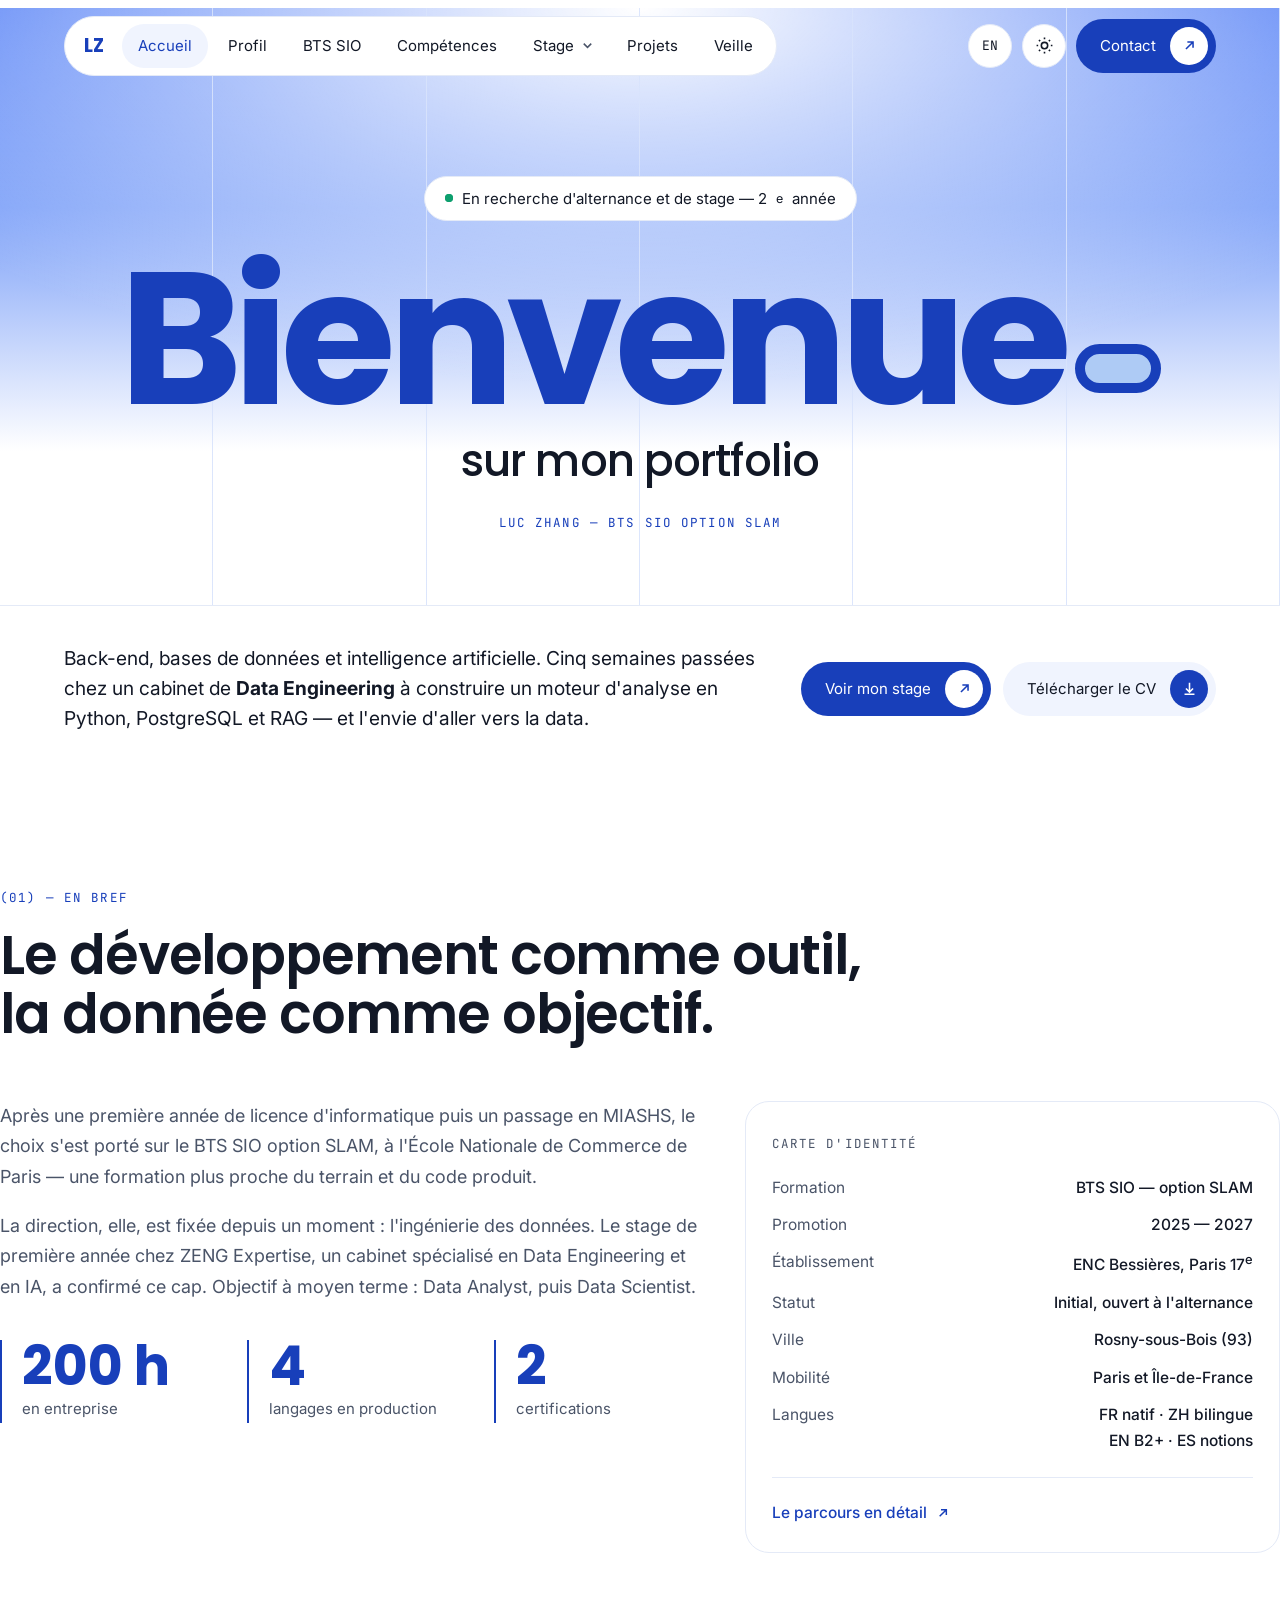
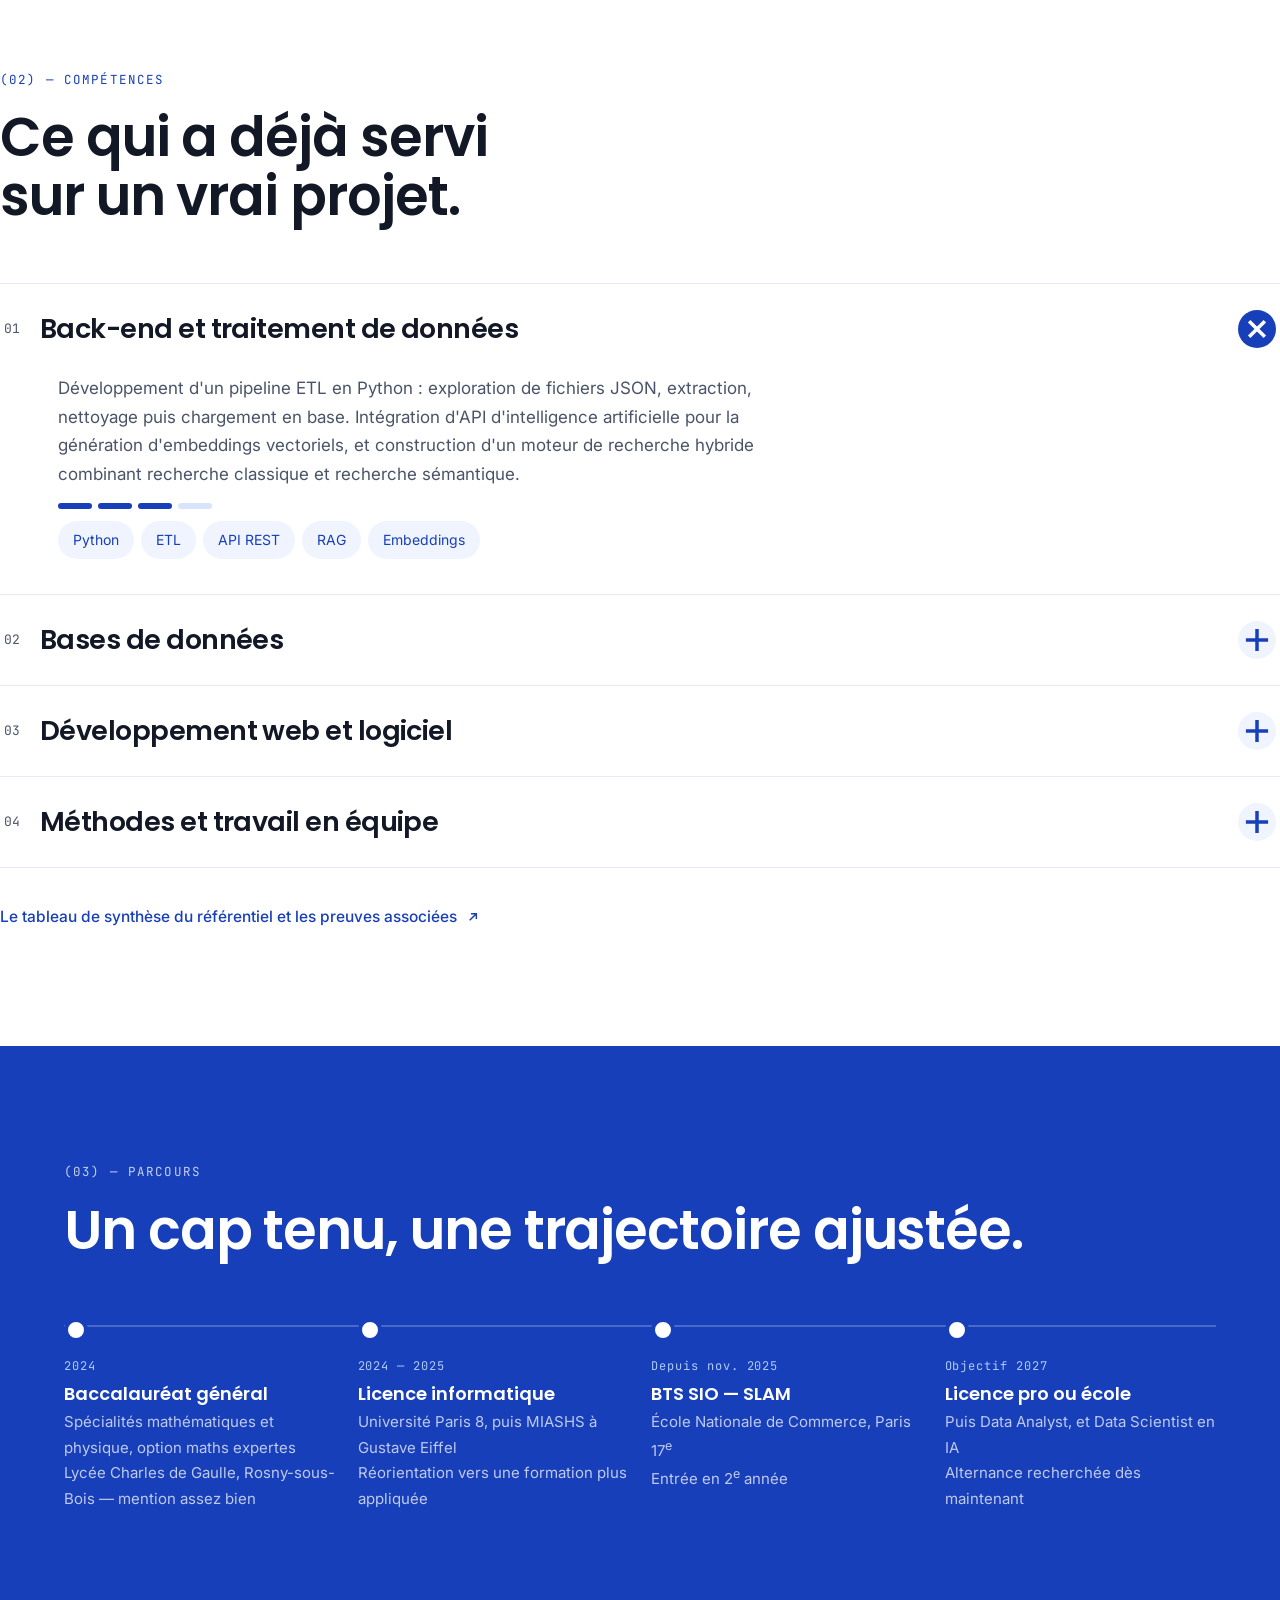
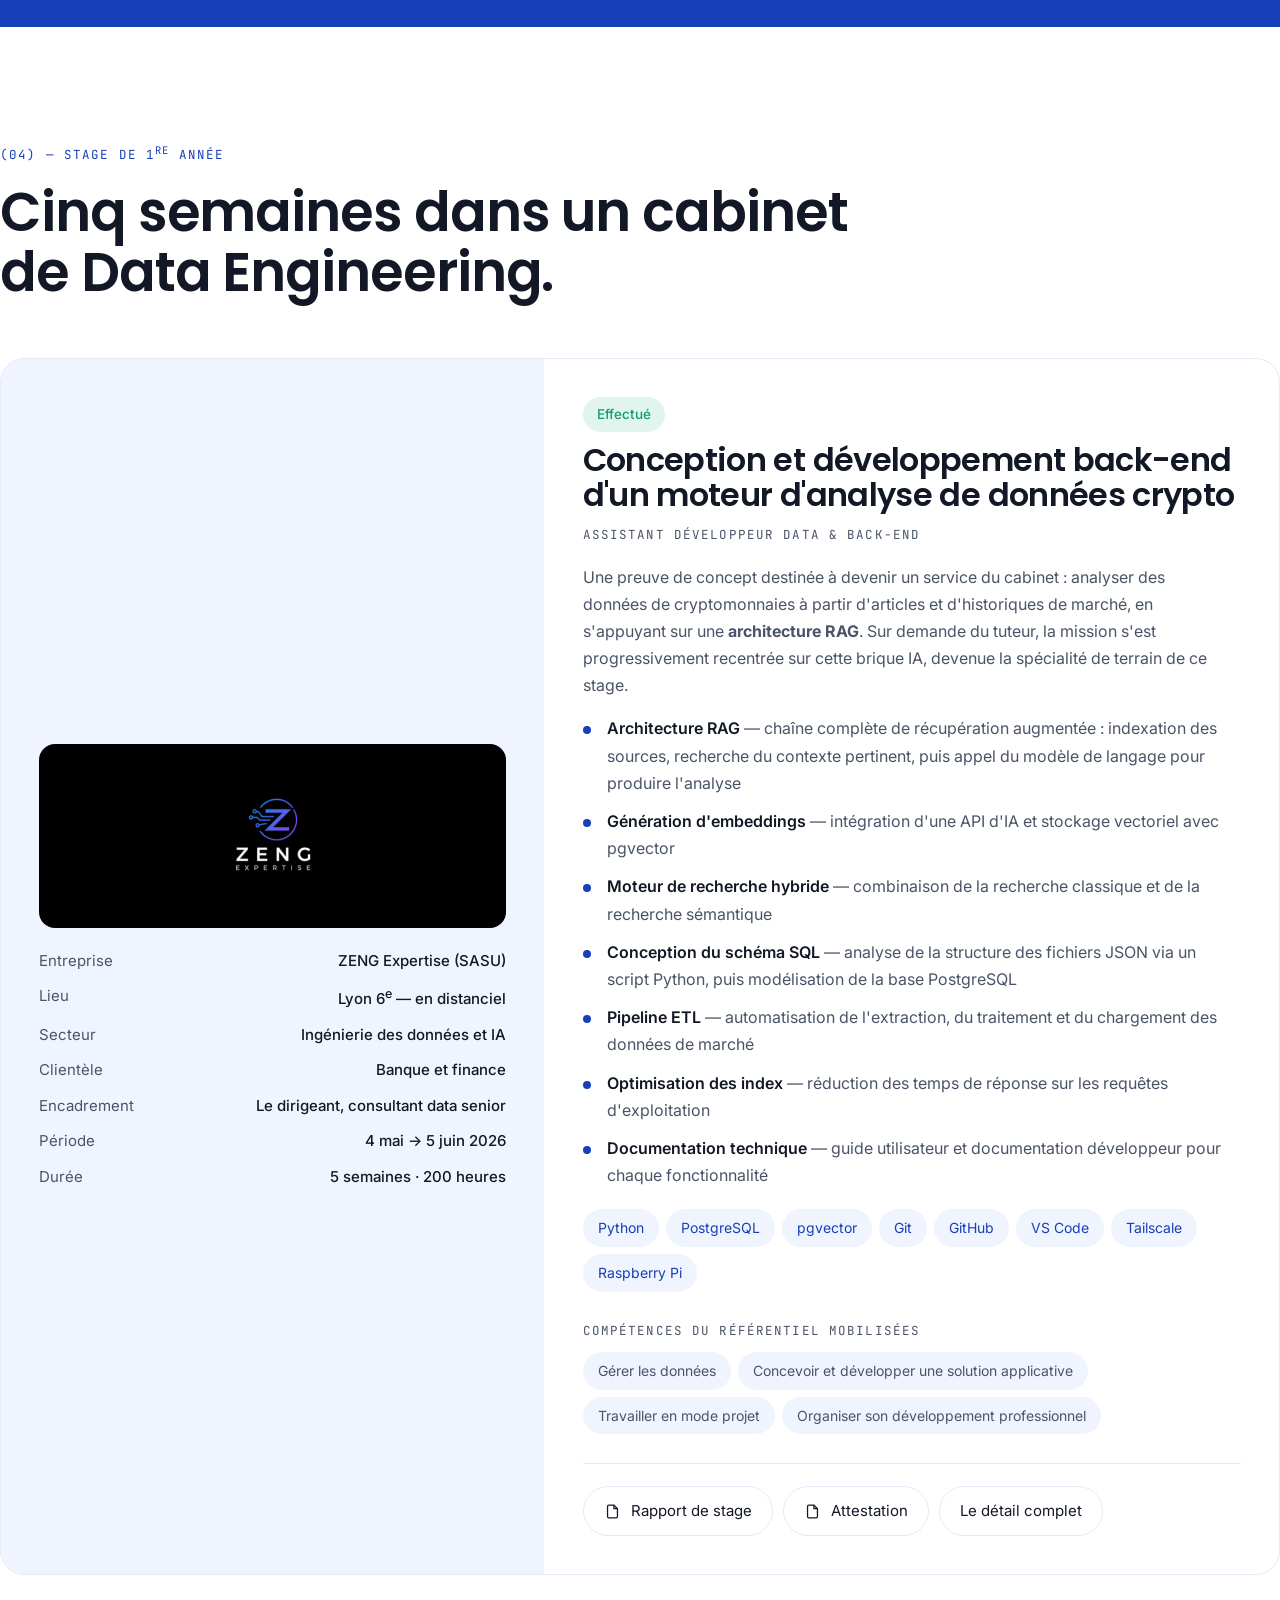
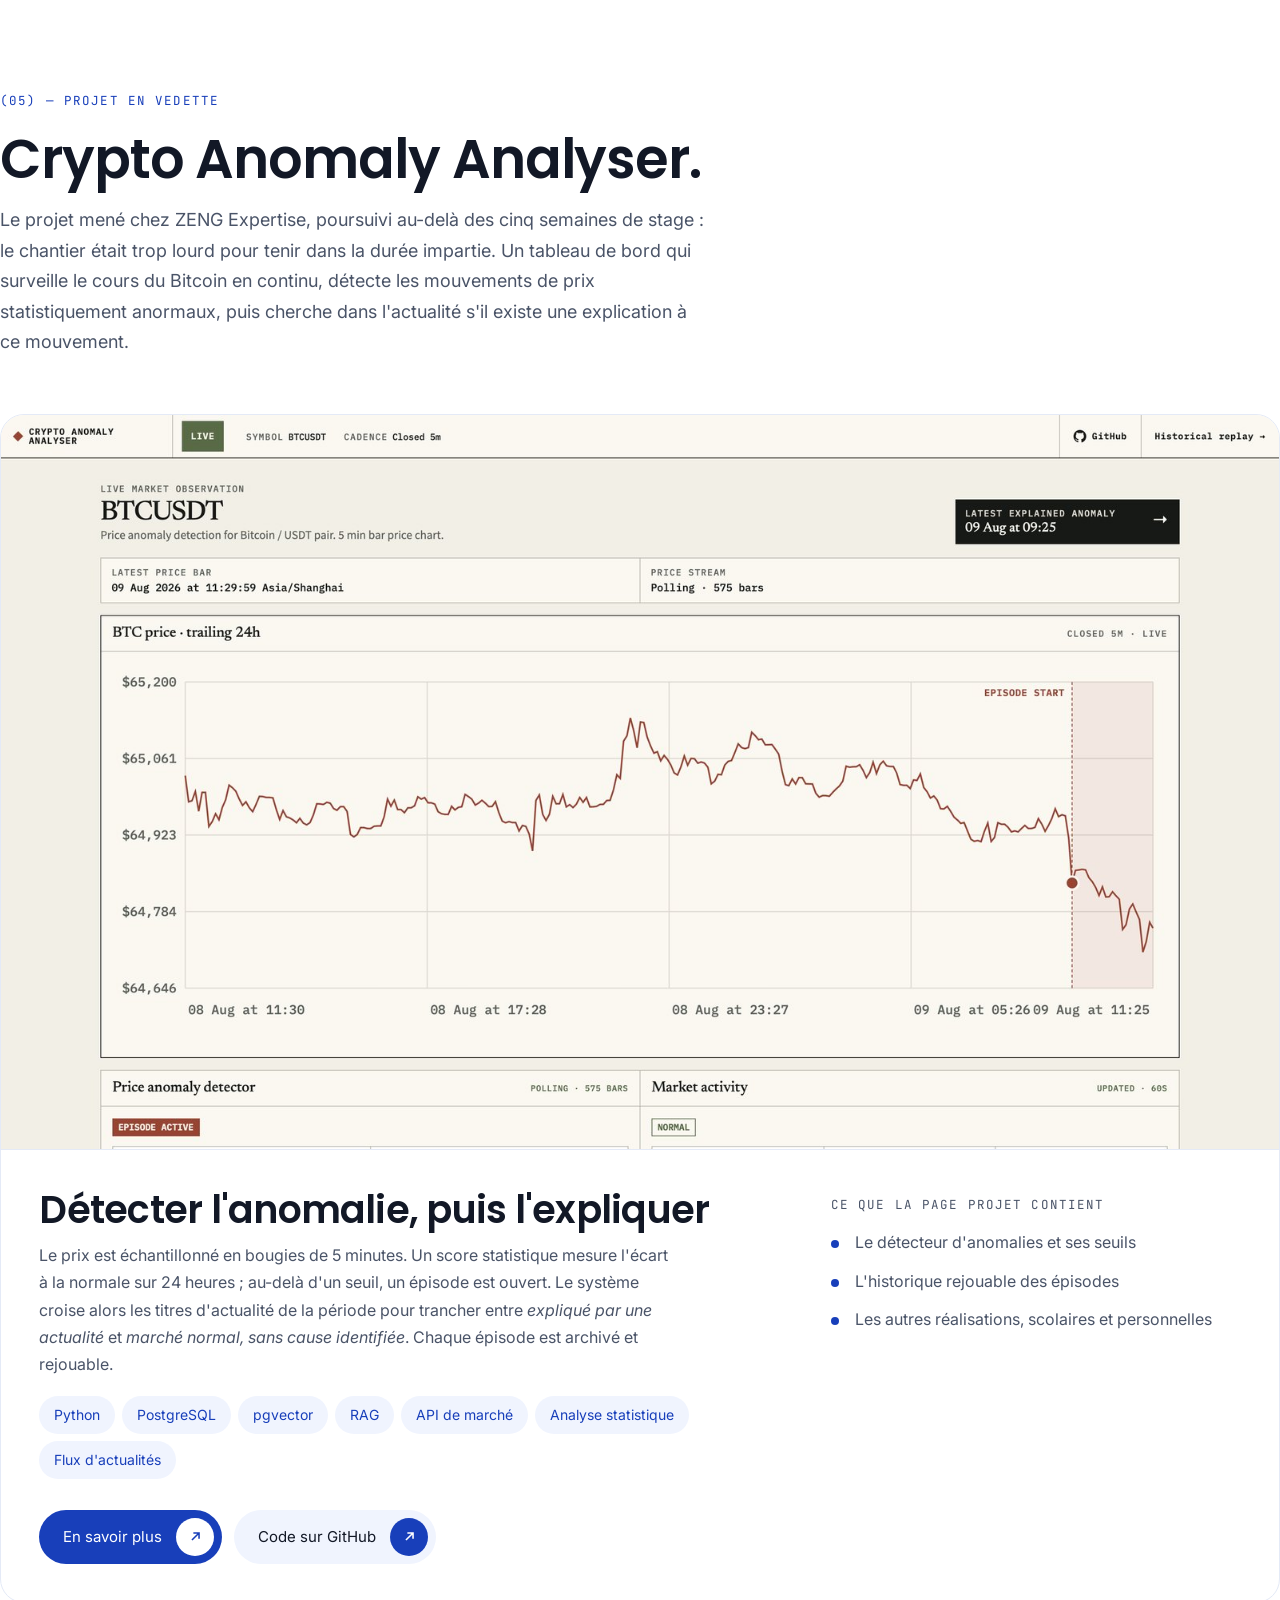
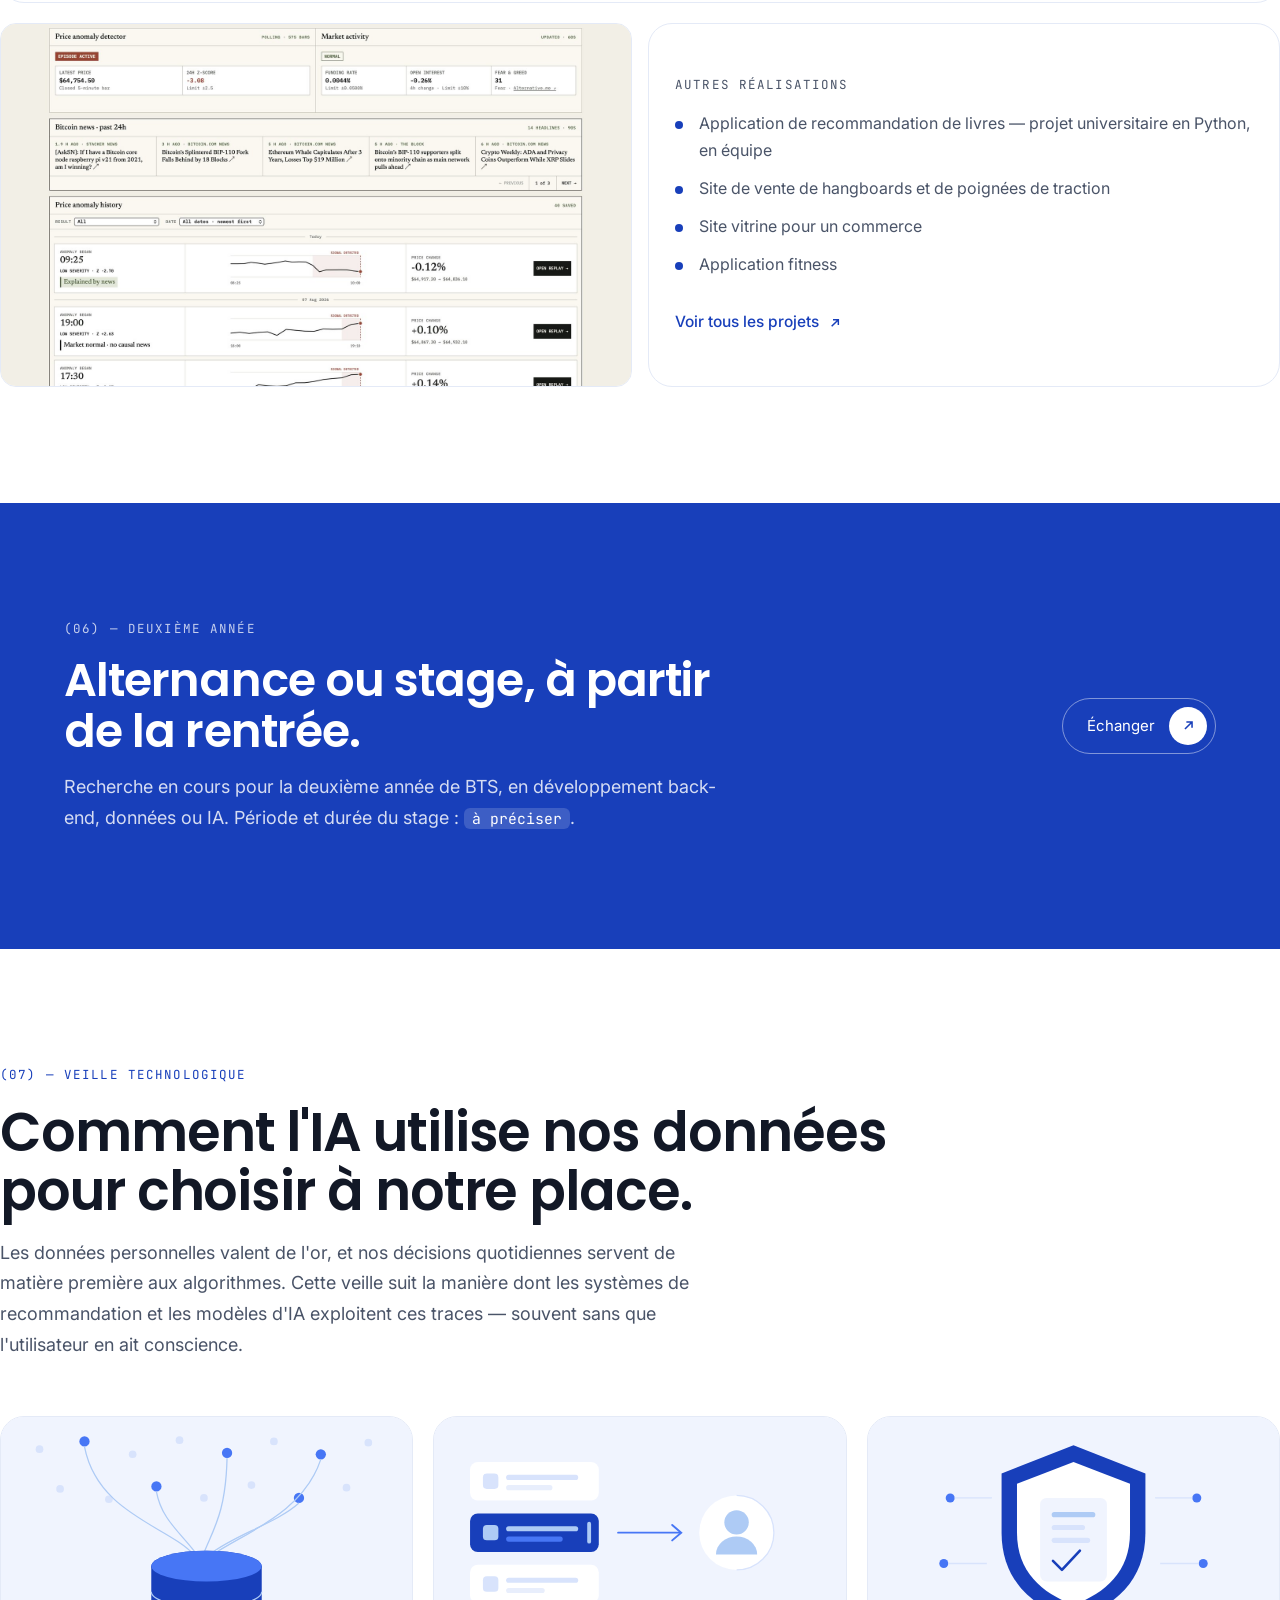
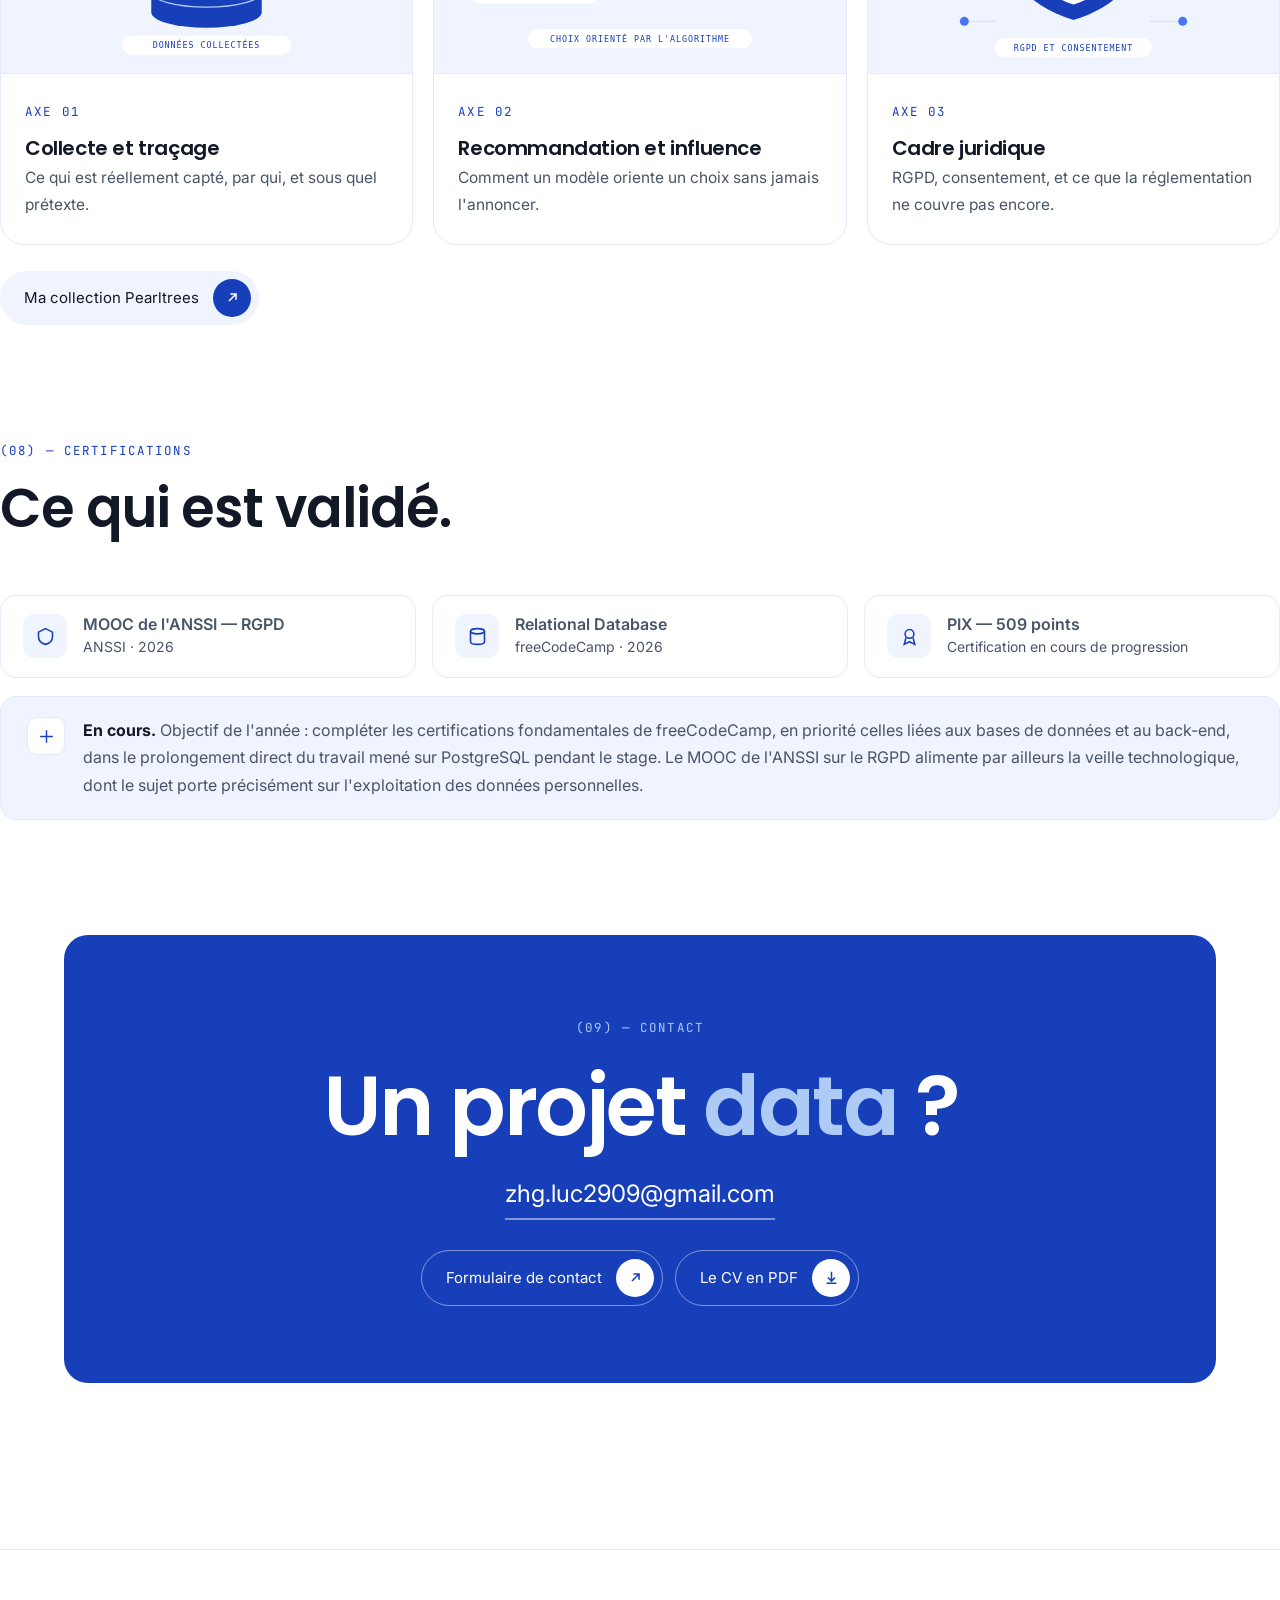
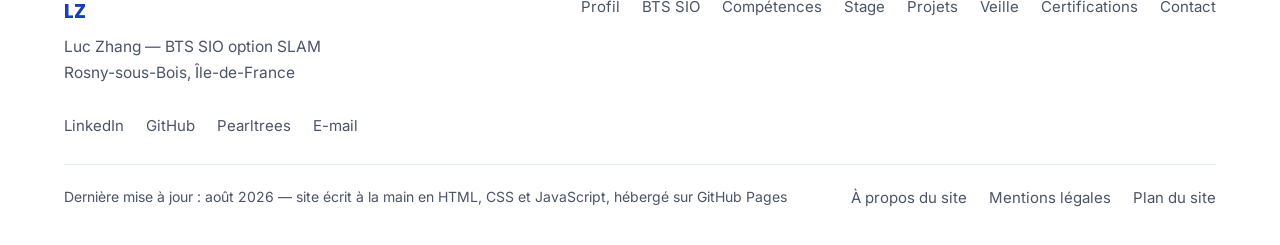
==== index.html @ b4352601 "Première version du portfolio BTS SIO Huit pages : accueil, BTS SIO, compétences, stage de 1re et 2e" ====
<!DOCTYPE html>
<html lang="fr" data-theme="light">
<head>
<meta charset="utf-8">
<meta name="viewport" content="width=device-width, initial-scale=1">
<title>Luc Zhang — BTS SIO option SLAM · Back-end, données et IA</title>
<meta name="description" content="Étudiant en 2e année de BTS SIO option SLAM à l'ENC Bessières. Stage en ingénierie des données chez ZENG Expertise : Python, PostgreSQL, architecture RAG. En recherche d'alternance.">
<meta property="og:title" content="Luc Zhang — BTS SIO option SLAM">
<meta property="og:description" content="Back-end, bases de données et intelligence artificielle. Portfolio BTS SIO.">
<meta property="og:type" content="website">
<link rel="preconnect" href="https://fonts.googleapis.com">
<link rel="preconnect" href="https://fonts.gstatic.com" crossorigin>
<link href="https://fonts.googleapis.com/css2?family=Poppins:wght@500;600;700&family=Inter:wght@400;500;600&family=JetBrains+Mono:wght@400;500&display=swap" rel="stylesheet">
<link rel="stylesheet" href="assets/css/style.css">
</head>
<body>
<a class="skip" href="#main">Aller au contenu</a>
<div class="progress" id="progress"></div>

<!-- ================= HEADER ================= -->
<!-- #header -->
<header class="hdr" id="hdr">
  <div class="wrap hdr-in">
    <nav class="navpill" id="nav" aria-label="Navigation principale">
      <a class="logo" href="#top">LZ</a>
      <a class="nl" href="#top" aria-current="page">Accueil</a>
      <a class="nl" href="profil.html">Profil</a>
      <a class="nl" href="bts-sio.html">BTS SIO</a>
      <a class="nl" href="competences.html">Compétences</a>
      <div class="has-sub">
        <a class="nl nl-main" href="stage-1.html">Stage</a>
        <button class="nl-toggle" aria-expanded="false" aria-label="Ouvrir le sous-menu Stage">
          <svg viewBox="0 0 24 24" fill="none" stroke="currentColor" stroke-width="2.4"><path d="M6 9l6 6 6-6"/></svg>
        </button>
        <div class="sub">
          <a href="stage-1.html">1<sup>re</sup> année<span>ZENG Expertise — effectué</span></a>
          <a href="stage-2.html">2<sup>e</sup> année<span>À venir</span></a>
        </div>
      </div>
      <a class="nl" href="projets.html">Projets</a>
      <a class="nl" href="veille.html">Veille</a>
    </nav>
    <div class="hdr-right">
      <button class="icon-btn burger" id="burger" aria-label="Ouvrir le menu" aria-expanded="false">
        <svg viewBox="0 0 24 24" fill="none" stroke="currentColor" stroke-width="2"><path d="M4 7h16M4 12h16M4 17h16"/></svg>
      </button>
      <!-- version anglaise à produire : index-en.html -->
      <a class="icon-btn" href="index-en.html" hreflang="en" aria-label="Switch to English">EN</a>
      <button class="icon-btn" id="theme" aria-label="Basculer le thème sombre">
        <svg viewBox="0 0 24 24" fill="none" stroke="currentColor" stroke-width="2"><circle cx="12" cy="12" r="4"/><path d="M12 2v2M12 20v2M2 12h2M20 12h2M5 5l1.5 1.5M17.5 17.5L19 19M19 5l-1.5 1.5M6.5 17.5L5 19"/></svg>
      </button>
      <a class="btn btn-deep" href="contact.html">Contact
        <span class="cir"><svg viewBox="0 0 24 24" fill="none" stroke="currentColor" stroke-width="2.2"><path d="M7 17L17 7M9 7h8v8"/></svg></span>
      </a>
    </div>
  </div>
</header>
<!-- /#header -->

<main id="main">

<!-- ================= 01 · HERO ================= -->
<section class="hero" id="top">
  <div class="wrap hero-in">
    <span class="hero-tag rv"><span class="dot"></span> En recherche d'alternance et de stage — 2<sup>e</sup> année</span>
    <h1 class="welcome rv">
      <span class="w1">Bienvenue<span class="pill" aria-hidden="true"></span></span>
      <span class="w2">sur mon portfolio</span>
    </h1>
    <p class="hero-name mono rv">Luc Zhang — BTS SIO option SLAM</p>
  </div>
  <div class="hero-bar">
    <div class="wrap hero-bar-in">
      <!-- Phrase d'accroche : proposition, à valider ou à remplacer -->
      <p class="rv">Back-end, bases de données et intelligence artificielle. Cinq semaines passées chez un cabinet de <strong>Data Engineering</strong> à construire un moteur d'analyse en Python, PostgreSQL et RAG — et l'envie d'aller vers la data.</p>
      <div class="hero-actions rv">
        <a class="btn btn-deep" href="#stage">Voir mon stage
          <span class="cir"><svg viewBox="0 0 24 24" fill="none" stroke="currentColor" stroke-width="2.2"><path d="M7 17L17 7M9 7h8v8"/></svg></span></a>
        <a class="btn btn-soft" href="assets/docs/cv-luc-zhang.pdf" download>Télécharger le CV
          <span class="cir"><svg viewBox="0 0 24 24" fill="none" stroke="currentColor" stroke-width="2.2"><path d="M12 4v12M7 12l5 5 5-5M5 20h14"/></svg></span></a>
      </div>
    </div>
  </div>
</section>

<!-- ================= 02 · EN BREF ================= -->
<section class="sec wrap" id="apropos">
  <div class="sec-head rv">
    <span class="mono eyebrow">(01) — En bref</span>
    <h2>Le développement comme outil,<br>la donnée comme objectif.</h2>
  </div>
  <div class="grid-2">
    <div class="rv">
      <p class="lead">Après une première année de licence d'informatique puis un passage en MIASHS, le choix s'est porté sur le BTS SIO option SLAM, à l'École Nationale de Commerce de Paris — une formation plus proche du terrain et du code produit.</p>
      <p class="lead" style="margin-top:18px">La direction, elle, est fixée depuis un moment : l'ingénierie des données. Le stage de première année chez ZENG Expertise, un cabinet spécialisé en Data Engineering et en IA, a confirmé ce cap. Objectif à moyen terme : Data Analyst, puis Data Scientist.</p>
      <div class="grid-3" style="margin-top:38px;gap:16px">
        <div class="stat"><b class="count" data-to="200" data-suffix=" h">0</b><span>en entreprise</span></div>
        <div class="stat"><b class="count" data-to="4" data-suffix="">0</b><span>langages en production</span></div>
        <div class="stat"><b class="count" data-to="2" data-suffix="">0</b><span>certifications</span></div>
      </div>
    </div>
    <aside class="card idcard rv">
      <span class="mono" style="color:var(--sec)">Carte d'identité</span>
      <dl style="margin-top:18px">
        <dt>Formation</dt><dd>BTS SIO — option SLAM</dd>
        <dt>Promotion</dt><dd>2025 — 2027</dd>
        <dt>Établissement</dt><dd>ENC Bessières, Paris 17<sup>e</sup></dd>
        <dt>Statut</dt><dd>Initial, ouvert à l'alternance</dd>
        <dt>Ville</dt><dd>Rosny-sous-Bois (93)</dd>
        <dt>Mobilité</dt><dd>Paris et Île-de-France</dd>
        <dt>Langues</dt><dd>FR natif · ZH bilingue<br>EN B2+ · ES notions</dd>
      </dl>
      <div style="margin-top:22px;padding-top:20px;border-top:1px solid var(--line)">
        <a class="link" href="profil.html">Le parcours en détail
          <svg viewBox="0 0 24 24" fill="none" stroke="currentColor" stroke-width="2.2"><path d="M7 17L17 7M9 7h8v8"/></svg></a>
      </div>
    </aside>
  </div>
</section>

<!-- ================= 03 · COMPÉTENCES ================= -->
<section class="sec wrap" id="competences" style="padding-top:0">
  <div class="sec-head rv">
    <span class="mono eyebrow">(02) — Compétences</span>
    <h2>Ce qui a déjà servi<br>sur un vrai projet.</h2>
  </div>

  <div class="acc rv" id="acc-comp">
    <div class="acc-item open">
      <button class="acc-btn" aria-expanded="true">
        <span class="num">01</span><h3>Back-end et traitement de données</h3>
        <span class="plus"><svg viewBox="0 0 24 24" fill="none" stroke="currentColor" stroke-width="2.2"><path d="M12 5v14M5 12h14"/></svg></span>
      </button>
      <div class="acc-panel"><div><div class="acc-body">
        Développement d'un pipeline ETL en Python : exploration de fichiers JSON, extraction, nettoyage puis chargement en base. Intégration d'API d'intelligence artificielle pour la génération d'embeddings vectoriels, et construction d'un moteur de recherche hybride combinant recherche classique et recherche sémantique.
        <div class="gauge" aria-label="Niveau 3 sur 4"><i class="on"></i><i class="on"></i><i class="on"></i><i></i></div>
        <span class="chip">Python</span><span class="chip">ETL</span><span class="chip">API REST</span><span class="chip">RAG</span><span class="chip">Embeddings</span>
      </div></div></div>
    </div>

    <div class="acc-item">
      <button class="acc-btn" aria-expanded="false">
        <span class="num">02</span><h3>Bases de données</h3>
        <span class="plus"><svg viewBox="0 0 24 24" fill="none" stroke="currentColor" stroke-width="2.2"><path d="M12 5v14M5 12h14"/></svg></span>
      </button>
      <div class="acc-panel"><div><div class="acc-body">
        Conception d'un schéma PostgreSQL à partir de données brutes non structurées, écriture des requêtes d'exploitation, puis optimisation par les index. Stockage de vecteurs avec l'extension pgvector. En formation : modélisation et MySQL.
        <div class="gauge" aria-label="Niveau 3 sur 4"><i class="on"></i><i class="on"></i><i class="on"></i><i></i></div>
        <span class="chip">PostgreSQL</span><span class="chip">pgvector</span><span class="chip">SQL</span><span class="chip">MySQL</span><span class="chip">Indexation</span>
      </div></div></div>
    </div>

    <div class="acc-item">
      <button class="acc-btn" aria-expanded="false">
        <span class="num">03</span><h3>Développement web et logiciel</h3>
        <span class="plus"><svg viewBox="0 0 24 24" fill="none" stroke="currentColor" stroke-width="2.2"><path d="M12 5v14M5 12h14"/></svg></span>
      </button>
      <div class="acc-panel"><div><div class="acc-body">
        Programmation web côté client et serveur, et pratique de plusieurs langages en formation comme en projet personnel. Ce site en fait partie : il est écrit à la main, sans framework ni générateur.
        <div class="gauge" aria-label="Niveau 2 sur 4"><i class="on"></i><i class="on"></i><i></i><i></i></div>
        <span class="chip">HTML</span><span class="chip">CSS</span><span class="chip">JavaScript</span><span class="chip">PHP</span><span class="chip">Java</span><span class="chip">C</span><span class="chip">Bash</span>
      </div></div></div>
    </div>

    <div class="acc-item">
      <button class="acc-btn" aria-expanded="false">
        <span class="num">04</span><h3>Méthodes et travail en équipe</h3>
        <span class="plus"><svg viewBox="0 0 24 24" fill="none" stroke="currentColor" stroke-width="2.2"><path d="M12 5v14M5 12h14"/></svg></span>
      </button>
      <div class="acc-panel"><div><div class="acc-body">
        Développement organisé par vagues, un ticket par évolution, un point quotidien avec le tuteur. Application du principe de responsabilité unique, sécurisation des clés d'API par fichiers d'environnement, rédaction systématique d'un guide utilisateur et d'une documentation technique. Lecture et application de documentations techniques en anglais.
        <div class="gauge" aria-label="Niveau 3 sur 4"><i class="on"></i><i class="on"></i><i class="on"></i><i></i></div>
        <span class="chip">Git</span><span class="chip">GitHub</span><span class="chip">VS Code</span><span class="chip">Documentation</span><span class="chip">Anglais technique</span>
      </div></div></div>
    </div>
  </div>

  <div class="rv" style="margin-top:34px">
    <a class="link" href="competences.html">Le tableau de synthèse du référentiel et les preuves associées
      <svg viewBox="0 0 24 24" fill="none" stroke="currentColor" stroke-width="2.2"><path d="M7 17L17 7M9 7h8v8"/></svg></a>
  </div>
</section>

<!-- ================= 04 · PARCOURS ================= -->
<section class="sec band" id="parcours">
  <div class="wrap">
    <div class="sec-head rv">
      <span class="mono" style="display:block;margin-bottom:18px">(03) — Parcours</span>
      <h2>Un cap tenu, une trajectoire ajustée.</h2>
    </div>
    <div class="timeline">
      <div class="tl rv"><em>2024</em><b>Baccalauréat général</b><span>Spécialités mathématiques et physique, option maths expertes</span><span>Lycée Charles de Gaulle, Rosny-sous-Bois — mention assez bien</span></div>
      <div class="tl rv"><em>2024 — 2025</em><b>Licence informatique</b><span>Université Paris 8, puis MIASHS à Gustave Eiffel</span><span>Réorientation vers une formation plus appliquée</span></div>
      <div class="tl rv"><em>Depuis nov. 2025</em><b>BTS SIO — SLAM</b><span>École Nationale de Commerce, Paris 17<sup>e</sup></span><span>Entrée en 2<sup>e</sup> année</span></div>
      <div class="tl rv"><em>Objectif 2027</em><b>Licence pro ou école</b><span>Puis Data Analyst, et Data Scientist en IA</span><span>Alternance recherchée dès maintenant</span></div>
    </div>
  </div>
</section>

<!-- ================= 05 · STAGE ================= -->
<section class="sec wrap" id="stage">
  <div class="sec-head rv">
    <span class="mono eyebrow">(04) — Stage de 1<sup>re</sup> année</span>
    <h2>Cinq semaines dans un cabinet<br>de Data Engineering.</h2>
  </div>

  <article class="card stage rv">
    <div class="stage-media">
      <div class="logo-box"><img src="assets/img/logo-zeng.png" alt="Logo de ZENG Expertise" width="132"></div>
      <dl>
        <dt>Entreprise</dt><dd>ZENG Expertise (SASU)</dd>
        <dt>Lieu</dt><dd>Lyon 6<sup>e</sup> — en distanciel</dd>
        <dt>Secteur</dt><dd>Ingénierie des données et IA</dd>
        <dt>Clientèle</dt><dd>Banque et finance</dd>
        <dt>Encadrement</dt><dd>Le dirigeant, consultant data senior</dd>
        <dt>Période</dt><dd>4 mai → 5 juin 2026</dd>
        <dt>Durée</dt><dd>5 semaines · 200 heures</dd>
      </dl>
    </div>
    <div class="stage-body">
      <span class="badge badge-ok">Effectué</span>
      <h3>Conception et développement back-end d'un moteur d'analyse de données crypto</h3>
      <span class="mono" style="color:var(--sec)">Assistant développeur data &amp; back-end</span>
      <p class="lead" style="font-size:16px;margin-top:16px">Une preuve de concept destinée à devenir un service du cabinet : analyser des données de cryptomonnaies à partir d'articles et d'historiques de marché, en s'appuyant sur une <strong>architecture RAG</strong>. Sur demande du tuteur, la mission s'est progressivement recentrée sur cette brique IA, devenue la spécialité de terrain de ce stage.</p>
      <ul class="mlist">
        <li><b>Architecture RAG</b> — chaîne complète de récupération augmentée : indexation des sources, recherche du contexte pertinent, puis appel du modèle de langage pour produire l'analyse</li>
        <li><b>Génération d'embeddings</b> — intégration d'une API d'IA et stockage vectoriel avec pgvector</li>
        <li><b>Moteur de recherche hybride</b> — combinaison de la recherche classique et de la recherche sémantique</li>
        <li><b>Conception du schéma SQL</b> — analyse de la structure des fichiers JSON via un script Python, puis modélisation de la base PostgreSQL</li>
        <li><b>Pipeline ETL</b> — automatisation de l'extraction, du traitement et du chargement des données de marché</li>
        <li><b>Optimisation des index</b> — réduction des temps de réponse sur les requêtes d'exploitation</li>
        <li><b>Documentation technique</b> — guide utilisateur et documentation développeur pour chaque fonctionnalité</li>
      </ul>
      <div style="margin-top:20px">
        <span class="chip">Python</span><span class="chip">PostgreSQL</span><span class="chip">pgvector</span><span class="chip">Git</span><span class="chip">GitHub</span><span class="chip">VS Code</span><span class="chip">Tailscale</span><span class="chip">Raspberry Pi</span>
      </div>
      <div style="margin-top:16px">
        <span class="mono" style="color:var(--sec)">Compétences du référentiel mobilisées</span><br>
        <span class="chip chip-n" style="margin-top:8px">Gérer les données</span><span class="chip chip-n">Concevoir et développer une solution applicative</span><span class="chip chip-n">Travailler en mode projet</span><span class="chip chip-n">Organiser son développement professionnel</span>
      </div>
      <div class="docs">
        <a class="doc" href="assets/docs/rapport-de-stage.pdf">
          <svg viewBox="0 0 24 24" fill="none" stroke="currentColor" stroke-width="1.8" style="width:17px;height:17px"><path d="M14 3H7a2 2 0 0 0-2 2v14a2 2 0 0 0 2 2h10a2 2 0 0 0 2-2V8z"/><path d="M14 3v5h5"/></svg>
          Rapport de stage</a>
        <a class="doc" href="assets/docs/attestation-de-stage.pdf">
          <svg viewBox="0 0 24 24" fill="none" stroke="currentColor" stroke-width="1.8" style="width:17px;height:17px"><path d="M14 3H7a2 2 0 0 0-2 2v14a2 2 0 0 0 2 2h10a2 2 0 0 0 2-2V8z"/><path d="M14 3v5h5"/></svg>
          Attestation</a>
        <a class="doc" href="stage-1.html">Le détail complet</a>
      </div>
    </div>
  </article>
</section>

<!-- ================= 06 · PROJET EN VEDETTE ================= -->
<section class="sec wrap" id="projet" style="padding-top:0">
  <div class="sec-head rv">
    <span class="mono eyebrow">(05) — Projet en vedette</span>
    <h2>Crypto Anomaly Analyser.</h2>
    <p class="lead" style="margin-top:16px">
      Le projet mené chez ZENG Expertise, poursuivi au-delà des cinq semaines de stage : le chantier était trop lourd pour tenir dans la durée impartie. Un tableau de bord qui surveille le cours du Bitcoin en continu, détecte les mouvements de prix statistiquement anormaux, puis cherche dans l'actualité s'il existe une explication à ce mouvement.
    </p>
  </div>

  <article class="feat rv">
    <div class="feat-media">
      <img src="assets/img/crypto-dashboard.jpg" alt="Tableau de bord Crypto Anomaly Analyser : graphique du cours du Bitcoin sur 24 heures avec une zone d'anomalie signalée" loading="lazy">
    </div>
    <div class="feat-body">
      <div>
        <h3>Détecter l'anomalie, puis l'expliquer</h3>
        <p class="lead" style="font-size:16px">
          Le prix est échantillonné en bougies de 5 minutes. Un score statistique mesure l'écart à la normale sur 24 heures ; au-delà d'un seuil, un épisode est ouvert. Le système croise alors les titres d'actualité de la période pour trancher entre <em>expliqué par une actualité</em> et <em>marché normal, sans cause identifiée</em>. Chaque épisode est archivé et rejouable.
        </p>
        <div style="margin-top:18px">
          <span class="chip">Python</span><span class="chip">PostgreSQL</span><span class="chip">pgvector</span><span class="chip">RAG</span><span class="chip">API de marché</span><span class="chip">Analyse statistique</span><span class="chip">Flux d'actualités</span>
        </div>
        <div style="margin-top:24px;display:flex;gap:12px;flex-wrap:wrap">
          <a class="btn btn-deep" href="projets.html">En savoir plus
            <span class="cir"><svg viewBox="0 0 24 24" fill="none" stroke="currentColor" stroke-width="2.2"><path d="M7 17L17 7M9 7h8v8"/></svg></span></a>
          <a class="btn btn-soft" href="https://github.com/Zeng-Zer/crypto-analyser" rel="noopener">Code sur GitHub
            <span class="cir"><svg viewBox="0 0 24 24" fill="none" stroke="currentColor" stroke-width="2.2"><path d="M7 17L17 7M9 7h8v8"/></svg></span></a>
        </div>
      </div>
      <div>
        <span class="mono" style="color:var(--sec)">Ce que la page projet contient</span>
        <ul class="mlist" style="margin-top:12px">
          <li>Le détecteur d'anomalies et ses seuils</li>
          <li>L'historique rejouable des épisodes</li>
          <li>Les autres réalisations, scolaires et personnelles</li>
        </ul>
      </div>
    </div>
  </article>

  <div class="shots rv" style="margin-top:20px">
    <img src="assets/img/crypto-detector.jpg" alt="Détecteur d'anomalies de prix, activité de marché et historique des épisodes détectés" loading="lazy">
    <div class="card" style="display:flex;flex-direction:column;justify-content:center">
      <span class="mono" style="color:var(--sec)">Autres réalisations</span>
      <ul class="mlist" style="margin-top:14px">
        <li>Application de recommandation de livres — projet universitaire en Python, en équipe</li>
        <li>Site de vente de hangboards et de poignées de traction</li>
        <li>Site vitrine pour un commerce</li>
        <li>Application fitness</li>
      </ul>
      <div style="margin-top:18px">
        <a class="link" href="projets.html">Voir tous les projets
          <svg viewBox="0 0 24 24" fill="none" stroke="currentColor" stroke-width="2.2"><path d="M7 17L17 7M9 7h8v8"/></svg></a>
      </div>
    </div>
  </div>
</section>

<!-- ================= 07 · RECHERCHE ================= -->
<section class="sec band" id="recherche">
  <div class="wrap" style="display:flex;align-items:center;justify-content:space-between;gap:34px;flex-wrap:wrap">
    <div class="rv" style="max-width:62ch">
      <span class="mono" style="display:block;margin-bottom:16px">(06) — Deuxième année</span>
      <h2 style="font-size:clamp(28px,4vw,46px)">Alternance ou stage, à partir de la rentrée.</h2>
      <p class="lead" style="margin-top:16px">
        Recherche en cours pour la deuxième année de BTS, en développement back-end, données ou IA.
        Période et durée du stage : <span class="todo" style="background:rgba(255,255,255,.16);color:#fff">à préciser</span>.
      </p>
    </div>
    <a class="btn btn-ghost rv" href="contact.html">Échanger
      <span class="cir"><svg viewBox="0 0 24 24" fill="none" stroke="currentColor" stroke-width="2.2"><path d="M7 17L17 7M9 7h8v8"/></svg></span></a>
  </div>
</section>

<!-- ================= 08 · VEILLE ================= -->
<section class="sec wrap" id="veille">
  <div class="sec-head rv">
    <span class="mono eyebrow">(07) — Veille technologique</span>
    <h2>Comment l'IA utilise nos données<br>pour choisir à notre place.</h2>
    <p class="lead" style="margin-top:16px">Les données personnelles valent de l'or, et nos décisions quotidiennes servent de matière première aux algorithmes. Cette veille suit la manière dont les systèmes de recommandation et les modèles d'IA exploitent ces traces — souvent sans que l'utilisateur en ait conscience.</p>
  </div>
  <div class="grid-3">
    <article class="axe rv">
      <img src="assets/img/veille-1.svg" alt="Des traces numériques dispersées convergent vers une base de données" loading="lazy">
      <div class="axe-body">
        <span class="mono" style="color:var(--deep)">Axe 01</span>
        <h3>Collecte et traçage</h3>
        <p>Ce qui est réellement capté, par qui, et sous quel prétexte.</p>
      </div>
    </article>
    <article class="axe rv">
      <img src="assets/img/veille-2.svg" alt="Une carte mise en avant par un algorithme oriente le choix de l'utilisateur" loading="lazy">
      <div class="axe-body">
        <span class="mono" style="color:var(--deep)">Axe 02</span>
        <h3>Recommandation et influence</h3>
        <p>Comment un modèle oriente un choix sans jamais l'annoncer.</p>
      </div>
    </article>
    <article class="axe rv">
      <img src="assets/img/veille-3.svg" alt="Un bouclier protège un document de données personnelles" loading="lazy">
      <div class="axe-body">
        <span class="mono" style="color:var(--deep)">Axe 03</span>
        <h3>Cadre juridique</h3>
        <p>RGPD, consentement, et ce que la réglementation ne couvre pas encore.</p>
      </div>
    </article>
  </div>
  <div class="rv" style="margin-top:26px;display:flex;gap:14px;align-items:center;flex-wrap:wrap">
    <a class="btn btn-soft" href="https://www.pearltrees.com/lucque" rel="noopener" id="pearltrees">Ma collection Pearltrees
      <span class="cir"><svg viewBox="0 0 24 24" fill="none" stroke="currentColor" stroke-width="2.2"><path d="M7 17L17 7M9 7h8v8"/></svg></span></a>
    
  </div>
</section>

<!-- ================= 09 · CERTIFICATIONS ================= -->
<section class="sec wrap" id="certifications" style="padding-top:0">
  <div class="sec-head rv">
    <span class="mono eyebrow">(08) — Certifications</span>
    <h2>Ce qui est validé.</h2>
  </div>
  <div class="certs">
    <div class="cert rv"><span class="sq"><svg viewBox="0 0 24 24" fill="none" stroke="currentColor" stroke-width="1.8" style="width:21px;height:21px"><path d="M12 3l8 4v5c0 4.4-3.4 7.9-8 9-4.6-1.1-8-4.6-8-9V7z"/></svg></span>
      <span><b>MOOC de l'ANSSI — RGPD</b><span>ANSSI · 2026</span></span></div>
    <div class="cert rv"><span class="sq"><svg viewBox="0 0 24 24" fill="none" stroke="currentColor" stroke-width="1.8" style="width:21px;height:21px"><ellipse cx="12" cy="6" rx="8" ry="3"/><path d="M4 6v12c0 1.7 3.6 3 8 3s8-1.3 8-3V6"/></svg></span>
      <span><b>Relational Database</b><span>freeCodeCamp · 2026</span></span></div>
    <div class="cert rv"><span class="sq"><svg viewBox="0 0 24 24" fill="none" stroke="currentColor" stroke-width="1.8" style="width:21px;height:21px"><circle cx="12" cy="9" r="5"/><path d="M8 13l-2 8 6-3 6 3-2-8"/></svg></span>
      <span><b>PIX — 509 points</b><span>Certification en cours de progression</span></span></div>
  </div>
  <div class="bandeau rv">
    <span class="sq"><svg viewBox="0 0 24 24" fill="none" stroke="currentColor" stroke-width="1.8" style="width:19px;height:19px"><path d="M12 4v16M4 12h16"/></svg></span>
    <p><b>En cours.</b> Objectif de l'année : compléter les certifications fondamentales de freeCodeCamp, en priorité celles liées aux bases de données et au back-end, dans le prolongement direct du travail mené sur PostgreSQL pendant le stage. Le MOOC de l'ANSSI sur le RGPD alimente par ailleurs la veille technologique, dont le sujet porte précisément sur l'exploitation des données personnelles.</p>
  </div>
</section>

<!-- ================= 10 · CTA FINAL ================= -->
<section class="wrap" style="padding-bottom:clamp(40px,6vw,80px)">
  <div class="cta rv">
    <span class="mono" style="color:var(--pale)">(09) — Contact</span>
    <h2 style="margin-top:20px">Un projet <em>data</em> ?</h2>
    <a class="mail" href="mailto:zhg.luc2909@gmail.com">zhg.luc2909@gmail.com</a>
    <div style="margin-top:30px;display:flex;gap:12px;justify-content:center;flex-wrap:wrap">
      <a class="btn btn-ghost" href="contact.html">Formulaire de contact
        <span class="cir"><svg viewBox="0 0 24 24" fill="none" stroke="currentColor" stroke-width="2.2"><path d="M7 17L17 7M9 7h8v8"/></svg></span></a>
      <a class="btn btn-ghost" href="assets/docs/cv-luc-zhang.pdf" download>Le CV en PDF
        <span class="cir"><svg viewBox="0 0 24 24" fill="none" stroke="currentColor" stroke-width="2.2"><path d="M12 4v12M7 12l5 5 5-5M5 20h14"/></svg></span></a>
    </div>
  </div>
</section>

</main>

<!-- ================= FOOTER ================= -->
<!-- #footer -->
<footer class="ft">
  <div class="wrap">
    <div class="ft-in">
      <div>
        <span style="font-family:Poppins,sans-serif;font-weight:700;font-size:20px;color:var(--deep)">LZ</span>
        <p style="font-size:15.5px;color:var(--sec);margin-top:6px">Luc Zhang — BTS SIO option SLAM<br>Rosny-sous-Bois, Île-de-France</p>
      </div>
      <nav aria-label="Pages du site">
        <a href="profil.html">Profil</a>
        <a href="bts-sio.html">BTS SIO</a>
        <a href="competences.html">Compétences</a>
        <a href="stage-1.html">Stage</a>
        <a href="projets.html">Projets</a>
        <a href="veille.html">Veille</a>
        <a href="certifications.html">Certifications</a>
        <a href="contact.html">Contact</a>
      </nav>
      <nav aria-label="Liens externes">
        <a href="https://www.linkedin.com/in/luczhang8/" rel="noopener">LinkedIn</a>
        <a href="https://github.com/luckk11" rel="noopener">GitHub</a>
        <a href="https://www.pearltrees.com/lucque" rel="noopener">Pearltrees</a>
        <a href="mailto:zhg.luc2909@gmail.com">E-mail</a>
      </nav>
    </div>
    <div class="ft-in ft-bot">
      <span>Dernière mise à jour : août 2026 — site écrit à la main en HTML, CSS et JavaScript, hébergé sur GitHub Pages</span>
      <nav aria-label="Pages annexes">
        <a href="a-propos.html">À propos du site</a>
        <a href="mentions-legales.html">Mentions légales</a>
        <a href="plan-du-site.html">Plan du site</a>
      </nav>
    </div>
  </div>
</footer>
<!-- /#footer -->

<!-- Statistiques de visite : coller ici le script (Plausible, GoatCounter…) une fois le service choisi -->

<script src="assets/js/main.js" defer></script>
</body>
</html>
---- assets/css/style.css ----
/* ============================================================
   1. TOKENS — palette relevée sur la référence Arooth
   ============================================================ */
:root{
  --deep:#183FBA; --vivid:#4776F5; --pale:#AECBF5; --faint:#D8E3FC;
  --surf:#F0F4FE; --page:#FFFFFF; --card:#FFFFFF;
  --ink:#121826; --sec:#4A5468; --line:#E4EAF7;
  --ok:#0E9F6E; --ok-bg:#E1F5EE;
  --wait:#B45309; --wait-bg:#FAEEDA;
  --todo:#7A3FBF; --todo-bg:#F1EAFB;
  --sky:radial-gradient(120% 85% at 50% 0%,#FFFFFF 0%,rgba(255,255,255,0) 58%),
        linear-gradient(180deg,#4776F5 0%,#7CA0F8 26%,#FFFFFF 58%);
  --grid:rgba(216,227,252,.9);
  --r:16px; --r-lg:24px;
  --pad:clamp(20px,5vw,72px);
  --ease:cubic-bezier(.2,.7,.3,1);
}
[data-theme="dark"]{
  --deep:#6C93F7; --vivid:#4776F5; --pale:#8FB2F0; --faint:#243255;
  --surf:#18213C; --page:#0B1020; --card:#111830;
  --ink:#EAEEF9; --sec:#9BA7C2; --line:#222E4F;
  --ok:#34D399; --ok-bg:#10382D;
  --wait:#FBBF24; --wait-bg:#3A2A08;
  --todo:#C4A2F0; --todo-bg:#2A1E3E;
  --sky:radial-gradient(120% 85% at 50% 0%,rgba(11,16,32,.2) 0%,rgba(11,16,32,0) 55%),
        linear-gradient(180deg,#1B3A93 0%,#152657 30%,#0B1020 62%);
  --grid:rgba(70,96,160,.35);
}

/* ============================================================
   2. BASE
   ============================================================ */
*{box-sizing:border-box}
html{scroll-behavior:smooth}
body{margin:0;background:var(--page);color:var(--ink);font-family:Inter,system-ui,-apple-system,sans-serif;font-size:17px;line-height:1.7;-webkit-font-smoothing:antialiased}
img{max-width:100%;display:block}
a{color:inherit}
h1,h2,h3,h4{font-family:Poppins,sans-serif;font-weight:600;letter-spacing:-.02em;line-height:1.1;margin:0}
p{margin:0}
.wrap{max-width:1320px;margin:0 auto;padding:0 var(--pad)}
.mono{font-family:'JetBrains Mono',monospace;text-transform:uppercase;letter-spacing:.09em;font-size:12.5px}
.eyebrow{color:var(--deep);margin-bottom:18px;display:block}
.lead{color:var(--sec);font-size:18px;max-width:64ch}
.sec{padding:clamp(64px,9vw,120px) 0}
.sec-head{margin-bottom:clamp(32px,5vw,56px)}
.sec-head h2{font-size:clamp(30px,4.4vw,54px)}
.skip{position:absolute;left:-9999px}
.skip:focus{left:16px;top:16px;z-index:99;background:var(--deep);color:#fff;padding:10px 18px;border-radius:999px}
:focus-visible{outline:3px solid var(--deep);outline-offset:3px;border-radius:6px}
/* champ à compléter — repérable en un coup d'œil, à supprimer une fois rempli */
.todo{background:var(--todo-bg);color:var(--todo);border-radius:6px;padding:1px 8px;font-family:'JetBrains Mono',monospace;font-size:.82em}

/* ============================================================
   3. BOUTONS
   ============================================================ */
.btn{display:inline-flex;align-items:center;gap:14px;border:0;cursor:pointer;border-radius:999px;padding:8px 8px 8px 24px;font:inherit;font-size:15px;text-decoration:none;transition:transform .3s var(--ease),background .3s}
.btn .cir{width:38px;height:38px;border-radius:999px;display:grid;place-items:center;transition:transform .4s var(--ease);flex:none}
.btn:hover{transform:translateY(-2px)}
.btn:hover .cir{transform:rotate(45deg)}
.btn svg{width:17px;height:17px}
.btn-deep{background:var(--deep);color:#fff}
.btn-deep .cir{background:#fff;color:var(--deep)}
.btn-soft{background:var(--surf);color:var(--ink)}
.btn-soft .cir{background:var(--deep);color:#fff}
.btn-ghost{background:transparent;color:#fff;border:1px solid rgba(255,255,255,.45)}
.btn-ghost .cir{background:#fff;color:var(--deep)}
.link{display:inline-flex;align-items:center;gap:8px;color:var(--deep);text-decoration:none;font-size:15.5px;font-weight:500}
.link svg{width:16px;height:16px;transition:transform .35s var(--ease)}
.link:hover svg{transform:translate(4px,-4px)}

/* ============================================================
   4. HEADER
   ============================================================ */
.progress{position:fixed;top:0;left:0;height:3px;width:0;background:var(--deep);z-index:60}
.hdr{position:sticky;top:0;z-index:50;padding:16px 0;transition:padding .3s var(--ease)}
.hdr.compact{padding:8px 0}
.hdr-in{display:flex;align-items:center;justify-content:space-between;gap:16px}
.navpill{display:flex;align-items:center;gap:4px;background:var(--card);border:1px solid var(--line);border-radius:999px;padding:7px}
.navpill .logo{font-family:Poppins,sans-serif;font-weight:700;font-size:19px;color:var(--deep);padding:0 14px 0 12px;text-decoration:none}
.navpill a.nl{font-size:15px;color:var(--ink);padding:9px 16px;border-radius:999px;text-decoration:none;transition:background .25s,color .25s;white-space:nowrap}
.navpill a.nl:hover,.navpill a.nl[aria-current="page"]{background:var(--surf);color:var(--deep)}
.hdr-right{display:flex;align-items:center;gap:10px}
.icon-btn{width:44px;height:44px;border-radius:999px;border:1px solid var(--line);background:var(--card);color:var(--ink);display:grid;place-items:center;cursor:pointer;transition:background .25s;text-decoration:none;font-size:13px;font-family:'JetBrains Mono',monospace}
.icon-btn:hover{background:var(--surf)}
.icon-btn svg{width:19px;height:19px}
.burger{display:none}

/* ============================================================
   5. HERO
   ============================================================ */
.hero{position:relative;background:var(--sky);margin-top:-84px;padding-top:104px;overflow:hidden}
.hero::after{content:"";position:absolute;inset:0;pointer-events:none;background:repeating-linear-gradient(90deg,transparent 0 calc(16.666% - 1px),var(--grid) calc(16.666% - 1px) 16.666%)}
.hero-in{position:relative;z-index:1;text-align:center;padding:clamp(28px,6vw,64px) 0 0}
.hero-tag{display:inline-flex;align-items:center;gap:9px;background:var(--card);border-radius:999px;padding:9px 20px;font-size:15px;color:var(--ink);border:1px solid var(--line)}
.dot{width:8px;height:8px;border-radius:999px;background:var(--ok);flex:none;position:relative}
.dot::after{content:"";position:absolute;inset:0;border-radius:999px;background:var(--ok);animation:pulse 2.4s infinite}
@keyframes pulse{0%{transform:scale(1);opacity:.7}70%{transform:scale(2.8);opacity:0}100%{opacity:0}}
.welcome{margin:clamp(18px,3vw,34px) 0 0;text-align:center}
.welcome .w1{display:block;font-family:Poppins,sans-serif;font-weight:700;color:var(--deep);font-size:clamp(54px,14.6vw,196px);line-height:.9;letter-spacing:-.045em}
.welcome .w1 .pill{display:inline-block;width:.46em;height:.26em;border:.055em solid var(--deep);border-radius:999px;background:var(--pale);margin-left:.06em;vertical-align:.06em}
.welcome .w2{display:block;font-family:Poppins,sans-serif;font-weight:500;color:var(--ink);font-size:clamp(20px,3.4vw,44px);line-height:1.15;letter-spacing:-.02em;margin-top:clamp(6px,1vw,14px)}
.hero-name{margin-top:clamp(16px,2.2vw,26px);color:var(--deep)}
.hero-bar{position:relative;z-index:1;margin-top:clamp(36px,6vw,72px);background:var(--page);border-top:1px solid var(--line);padding:clamp(24px,3vw,38px) 0}
.hero-bar-in{display:flex;align-items:center;justify-content:space-between;gap:28px;flex-wrap:wrap}
.hero-bar p{max-width:58ch;font-size:clamp(17px,1.5vw,21px);line-height:1.55}
.hero-actions{display:flex;gap:12px;flex-wrap:wrap}

/* ============================================================
   6. COMPOSANTS
   ============================================================ */
.card{background:var(--card);border:1px solid var(--line);border-radius:var(--r-lg);padding:26px}
.grid-3{display:grid;grid-template-columns:repeat(3,1fr);gap:20px}
.grid-2{display:grid;grid-template-columns:1.15fr .85fr;gap:20px}
.grid-4{display:grid;grid-template-columns:repeat(4,1fr);gap:16px}
.stat{border-left:2px solid var(--deep);padding-left:20px}
.stat b{display:block;font-family:Poppins,sans-serif;font-weight:700;font-size:clamp(34px,4.2vw,54px);line-height:1;color:var(--deep)}
.stat span{font-size:15px;color:var(--sec)}
.idcard dl{display:grid;grid-template-columns:auto 1fr;gap:11px 16px;margin:0;font-size:15.5px}
.idcard dt{color:var(--sec)}
.idcard dd{margin:0;text-align:right;font-weight:500}
.chip{display:inline-block;background:var(--surf);color:var(--deep);border-radius:999px;padding:7px 15px;font-size:14px;margin:0 7px 7px 0}
.chip-n{background:var(--surf);color:var(--sec)}
.badge{display:inline-flex;align-items:center;gap:7px;border-radius:999px;padding:6px 14px;font-size:13.5px;font-weight:500}
.badge-ok{background:var(--ok-bg);color:var(--ok)}
.badge-wait{background:var(--wait-bg);color:var(--wait)}

/* accordéon */
.acc{border-top:1px solid var(--line)}
.acc-item{border-bottom:1px solid var(--line)}
.acc-btn{width:100%;background:none;border:0;cursor:pointer;font:inherit;color:inherit;display:flex;align-items:center;gap:20px;padding:26px 4px;text-align:left}
.acc-btn .num{font-family:'JetBrains Mono',monospace;font-size:13px;color:var(--sec);flex:none}
.acc-btn h3{flex:1;font-size:clamp(19px,2.2vw,27px);transition:color .3s}
.acc-btn:hover h3{color:var(--deep)}
.acc-btn .plus{width:38px;height:38px;border-radius:999px;background:var(--surf);color:var(--deep);display:grid;place-items:center;flex:none;transition:transform .4s var(--ease),background .3s}
.acc-item.open .acc-btn .plus{transform:rotate(135deg);background:var(--deep);color:#fff}
.acc-panel{display:grid;grid-template-rows:0fr;transition:grid-template-rows .45s var(--ease)}
.acc-item.open .acc-panel{grid-template-rows:1fr}
.acc-panel > div{overflow:hidden}
.acc-body{padding:0 4px 28px 58px;color:var(--sec);max-width:74ch}
.gauge{display:flex;gap:6px;margin:14px 0 12px}
.gauge i{width:34px;height:6px;border-radius:3px;background:var(--faint)}
.gauge i.on{background:var(--deep)}

/* bandes pleine couleur */
.band{background:var(--deep);color:#fff}
.band .lead{color:rgba(255,255,255,.82)}
.band .mono{color:rgba(255,255,255,.75)}
.band h2{color:#fff}
[data-theme="dark"] .band{background:#152A63}

/* frise */
.timeline{display:grid;grid-template-columns:repeat(4,1fr);gap:22px;position:relative;margin-top:14px}
.timeline::before{content:"";position:absolute;left:0;right:0;top:9px;height:2px;background:rgba(255,255,255,.22)}
.tl{position:relative;padding-top:34px}
.tl::before{content:"";position:absolute;top:2px;left:0;width:16px;height:16px;border-radius:999px;background:#fff;border:4px solid var(--deep)}
.tl b{display:block;font-family:Poppins,sans-serif;font-size:18px;font-weight:600}
.tl span{font-size:15px;color:rgba(255,255,255,.72);display:block}
.tl em{font-family:'JetBrains Mono',monospace;font-style:normal;font-size:12px;color:var(--pale);letter-spacing:.08em}

/* fiche stage */
.stage{display:grid;grid-template-columns:.85fr 1.15fr;gap:0;overflow:hidden;padding:0}
.stage-media{background:var(--surf);padding:clamp(24px,3vw,40px);display:flex;flex-direction:column;justify-content:center;gap:20px}
.stage-media .logo-box{background:#000;border-radius:var(--r);padding:26px;display:grid;place-items:center}
.stage-media .logo-box img{width:132px}
.stage-media dl{display:grid;grid-template-columns:auto 1fr;gap:10px 14px;margin:0;font-size:15px}
.stage-media dt{color:var(--sec)}
.stage-media dd{margin:0;text-align:right;font-weight:500}
.stage-body{padding:clamp(24px,3vw,40px)}
.stage-body h3{font-size:clamp(22px,2.6vw,32px);margin:10px 0 6px}
.mlist{list-style:none;margin:16px 0 0;padding:0}
.mlist li{position:relative;padding-left:24px;margin-bottom:11px;font-size:16px;color:var(--sec)}
.mlist li::before{content:"";position:absolute;left:0;top:11px;width:8px;height:8px;border-radius:999px;background:var(--deep)}
.mlist li b{color:var(--ink);font-weight:600}
.docs{display:flex;gap:10px;flex-wrap:wrap;margin-top:22px;padding-top:22px;border-top:1px solid var(--line)}
.doc{display:inline-flex;align-items:center;gap:10px;border:1px solid var(--line);border-radius:999px;padding:11px 20px;font-size:15px;text-decoration:none;transition:border-color .3s,background .3s}
.doc:hover{border-color:var(--deep);background:var(--surf)}

/* projet en vedette */
.feat{overflow:hidden;padding:0;border-radius:var(--r-lg);border:1px solid var(--line);background:var(--card)}
.feat-media{position:relative;background:var(--surf);border-bottom:1px solid var(--line);overflow:hidden}
.feat-media img{width:100%;transition:transform .8s var(--ease)}
.feat:hover .feat-media img{transform:scale(1.02)}
.feat-body{padding:clamp(24px,3vw,40px);display:grid;grid-template-columns:1.3fr .7fr;gap:30px;align-items:start}
.feat-body h3{font-size:clamp(24px,3vw,38px);margin-bottom:12px}
.shots{display:grid;grid-template-columns:1fr 1fr;gap:16px;margin-top:20px}
.shots img{border:1px solid var(--line);border-radius:var(--r)}

/* axes de veille illustrés */
.axe{background:var(--card);border:1px solid var(--line);border-radius:var(--r-lg);overflow:hidden;transition:transform .35s var(--ease),border-color .35s}
.axe:hover{transform:translateY(-6px);border-color:var(--deep)}
.axe img{width:100%;aspect-ratio:16/10;object-fit:cover;border-bottom:1px solid var(--line);background:var(--surf)}
.axe-body{padding:22px 24px 26px}
.axe-body h3{font-size:20px;margin:12px 0 6px}
.axe-body p{font-size:15.5px;color:var(--sec)}

/* certifications */
.certs{display:grid;grid-template-columns:repeat(3,1fr);gap:16px}
.bandeau{margin-top:18px;background:var(--surf);border:1px solid var(--line);border-radius:var(--r);padding:20px 26px;display:flex;gap:18px;align-items:flex-start}
.bandeau .sq{width:38px;height:38px;border-radius:10px;background:var(--card);color:var(--deep);display:grid;place-items:center;flex:none;border:1px solid var(--line)}
.bandeau p{font-size:16px;color:var(--sec)}
.bandeau b{color:var(--ink)}
.cert{display:flex;align-items:center;gap:16px;border:1px solid var(--line);border-radius:var(--r);padding:18px 22px;background:var(--card)}
.cert .sq{width:44px;height:44px;border-radius:12px;background:var(--surf);color:var(--deep);display:grid;place-items:center;flex:none}
.cert b{display:block;font-size:16px;font-weight:600;line-height:1.35}
.cert span{font-size:14px;color:var(--sec)}

/* CTA final */
.cta{background:var(--deep);color:#fff;border-radius:var(--r-lg);padding:clamp(38px,6vw,84px);text-align:center}
.cta h2{font-size:clamp(34px,6.5vw,86px);letter-spacing:-.03em;color:#fff}
.cta h2 em{font-style:normal;color:var(--pale)}
.cta .mail{display:inline-block;margin-top:22px;font-size:clamp(17px,2vw,24px);color:#fff;text-decoration:none;border-bottom:2px solid rgba(255,255,255,.45);padding-bottom:3px}

/* footer */
.ft{border-top:1px solid var(--line);margin-top:clamp(48px,7vw,96px);padding:44px 0 34px}
.ft-in{display:flex;justify-content:space-between;gap:26px;flex-wrap:wrap;align-items:flex-start}
.ft nav{display:flex;gap:22px;flex-wrap:wrap}
.ft a{color:var(--sec);text-decoration:none;font-size:15px}
.ft a:hover{color:var(--deep)}
.ft-bot{margin-top:26px;padding-top:20px;border-top:1px solid var(--line);font-size:14px;color:var(--sec)}

/* ============================================================
   7. ANIMATIONS
   ============================================================ */
.rv{opacity:0;transform:translateY(22px);transition:opacity .7s var(--ease),transform .7s var(--ease)}
.rv.in{opacity:1;transform:none}

/* ============================================================
   8. RESPONSIVE
   ============================================================ */
@media (max-width:1000px){
  .grid-3,.grid-2,.grid-4,.timeline,.certs,.feat-body{grid-template-columns:1fr 1fr}
  .stage{grid-template-columns:1fr}
  .feat-body{grid-template-columns:1fr}
}
@media (max-width:760px){
  body{font-size:16px}
  .grid-3,.grid-2,.grid-4,.timeline,.certs,.shots{grid-template-columns:1fr}
  .timeline::before{display:none}
  .navpill .nl{display:none}
  .burger{display:grid}
  .navpill.open{position:absolute;top:74px;left:var(--pad);right:var(--pad);flex-direction:column;align-items:stretch;border-radius:var(--r-lg);padding:12px}
  .navpill.open .nl{display:block}
  .hero::after{background:repeating-linear-gradient(90deg,transparent 0 calc(33.333% - 1px),var(--grid) calc(33.333% - 1px) 33.333%)}
  .acc-body{padding-left:4px}
  .hdr{position:relative}
  .hero{margin-top:0;padding-top:24px}
}
@media (prefers-reduced-motion:reduce){
  html{scroll-behavior:auto}
  *,*::before,*::after{animation-duration:.001ms!important;transition-duration:.001ms!important}
  .rv{opacity:1;transform:none}
}

/* ============================================================
   9. PAGES INTERNES
   ============================================================ */
.pagehead{position:relative;background:var(--sky);margin-top:-84px;padding:104px 0 clamp(38px,5vw,72px);overflow:hidden}
.pagehead::after{content:"";position:absolute;inset:0;pointer-events:none;background:repeating-linear-gradient(90deg,transparent 0 calc(16.666% - 1px),var(--grid) calc(16.666% - 1px) 16.666%)}
.pagehead .wrap{position:relative;z-index:1}
.bread{color:var(--deep)}
.bread a{text-decoration:none}
.bread a:hover{text-decoration:underline}
.pagehead h1{font-size:clamp(38px,7vw,92px);color:var(--deep);letter-spacing:-.035em;margin:16px 0 0;font-weight:700}
.pagehead .sub{margin-top:16px;font-size:clamp(17px,1.7vw,22px);color:var(--ink);max-width:64ch}
.pagehead .meta{display:flex;gap:10px;flex-wrap:wrap;margin-top:24px}
.pagehead .meta span{background:var(--card);border:1px solid var(--line);border-radius:999px;padding:8px 18px;font-size:14.5px}

/* tableaux */
.tbl{width:100%;border-collapse:separate;border-spacing:0;border:1px solid var(--line);border-radius:var(--r);overflow:hidden;font-size:16px}
.tbl caption{text-align:left;color:var(--sec);font-size:14px;padding-bottom:12px}
.tbl th{background:var(--surf);text-align:left;font-family:'JetBrains Mono',monospace;text-transform:uppercase;letter-spacing:.08em;font-size:12px;font-weight:500;color:var(--ink);padding:15px 18px;white-space:nowrap}
.tbl td{padding:15px 18px;border-top:1px solid var(--line);vertical-align:middle;color:var(--ink)}
.tbl td.sec{color:var(--sec);font-size:15.5px}
.tbl tr:hover td{background:var(--surf)}
.tbl .gauge{margin:0}
@media (max-width:860px){
  .tbl,.tbl tbody,.tbl tr,.tbl td{display:block;width:100%}
  .tbl thead{display:none}
  .tbl tr{border-top:1px solid var(--line);padding:8px 0}
  .tbl td{border:0;padding:6px 18px}
  .tbl td[data-l]::before{content:attr(data-l);display:block;font-family:'JetBrains Mono',monospace;font-size:11px;text-transform:uppercase;letter-spacing:.08em;color:var(--sec);margin-bottom:4px}
}

/* blocs numérotés de mission */
.steps{counter-reset:s;display:grid;gap:16px}
.step{background:var(--card);border:1px solid var(--line);border-radius:var(--r-lg);padding:26px 28px;display:grid;grid-template-columns:auto 1fr;gap:24px;transition:border-color .35s}
.step:hover{border-color:var(--deep)}
.step .n{font-family:'JetBrains Mono',monospace;font-size:13px;color:var(--deep);padding-top:5px}
.step h3{font-size:20px;margin-bottom:8px}
.step p{color:var(--sec);font-size:16px}
@media (max-width:640px){.step{grid-template-columns:1fr;gap:10px}}

/* encadré remarque */
.note{border-left:3px solid var(--deep);background:var(--surf);border-radius:0 var(--r) var(--r) 0;padding:20px 24px;font-size:16px;color:var(--sec)}
.note b{color:var(--ink)}

/* galerie */
.gal{display:grid;grid-template-columns:1fr 1fr;gap:18px}
.gal figure{margin:0;border:1px solid var(--line);border-radius:var(--r-lg);overflow:hidden;background:var(--card)}
.gal img{width:100%}
.gal figcaption{padding:15px 20px;font-size:14.5px;color:var(--sec);border-top:1px solid var(--line)}
@media (max-width:860px){.gal{grid-template-columns:1fr}}

/* ============================================================
   10. COMPÉTENCES — lecture rapide
   ============================================================ */
.tag{display:inline-block;border-radius:6px;padding:4px 10px;font-family:'JetBrains Mono',monospace;font-size:11.5px;letter-spacing:.06em;text-transform:uppercase;white-space:nowrap}
.tag-slam{background:var(--deep);color:#fff}
.tag-commun{background:var(--surf);color:var(--deep);border:1px solid var(--faint)}
.lvl{display:flex;align-items:center;gap:12px;white-space:nowrap}
.lvl b{font-size:15px;font-weight:500;color:var(--ink)}
.tbl td.comp{font-weight:500;font-size:16.5px;color:var(--ink);max-width:34ch}
.legende{display:flex;gap:26px;flex-wrap:wrap;align-items:center;margin-bottom:22px;font-size:15px;color:var(--sec)}
.legende span{display:flex;align-items:center;gap:9px}
.legende .gauge{margin:0}
.legende .gauge i{width:20px}

/* ============================================================
   11. PROJETS
   ============================================================ */
.prj-grid{display:grid;grid-template-columns:repeat(3,1fr);gap:20px}
.prj{background:var(--card);border:1px solid var(--line);border-radius:var(--r-lg);padding:26px;display:flex;flex-direction:column;gap:12px;transition:transform .35s var(--ease),border-color .35s}
.prj:hover{transform:translateY(-6px);border-color:var(--deep)}
.prj .top{display:flex;justify-content:space-between;align-items:center;gap:12px}
.prj h3{font-size:20px}
.prj p{font-size:15.5px;color:var(--sec);flex:1}
.prj .foot{display:flex;justify-content:space-between;align-items:center;gap:12px;padding-top:14px;border-top:1px solid var(--line);font-size:14.5px;color:var(--sec)}
@media (max-width:1000px){.prj-grid{grid-template-columns:1fr 1fr}}
@media (max-width:760px){.prj-grid{grid-template-columns:1fr}}

/* ============================================================
   12. SOUS-MENU DE NAVIGATION
   ============================================================ */
.has-sub{position:relative;display:flex;align-items:center;border-radius:999px;transition:background .25s}
.has-sub:hover,.has-sub.open{background:var(--surf)}
.has-sub:hover .nl-main,.has-sub.open .nl-main{color:var(--deep)}
.nl-main{padding-right:6px!important}
.nl-main:hover{background:transparent!important}
.nl-toggle{background:none;border:0;cursor:pointer;padding:10px 12px 10px 0;color:var(--sec);display:grid;place-items:center;border-radius:999px}
.nl-toggle svg{width:15px;height:15px;transition:transform .3s var(--ease)}
.has-sub:hover .nl-toggle svg,.has-sub.open .nl-toggle svg{transform:rotate(180deg);color:var(--deep)}
.sub{position:absolute;top:calc(100% + 12px);left:0;min-width:268px;background:var(--card);border:1px solid var(--line);border-radius:18px;padding:8px;opacity:0;visibility:hidden;transform:translateY(-8px);transition:opacity .25s var(--ease),transform .25s var(--ease),visibility .25s;z-index:5}
.sub::before{content:"";position:absolute;top:-14px;left:0;right:0;height:14px}
.has-sub:hover .sub,.has-sub.open .sub{opacity:1;visibility:visible;transform:none}
.sub a{display:block;padding:11px 15px;border-radius:12px;text-decoration:none;font-size:15.5px;color:var(--ink);transition:background .2s,color .2s}
.sub a span{display:block;font-size:13.5px;color:var(--sec);margin-top:2px}
.sub a:hover{background:var(--surf);color:var(--deep)}
.sub a:hover span{color:var(--deep)}
.sub a[aria-current="page"]{background:var(--surf);color:var(--deep)}
.has-sub:has(a[aria-current="page"]) .nl-main{color:var(--deep);font-weight:500}
@media (max-width:760px){
  .has-sub{display:none;flex-direction:column;align-items:stretch;background:transparent}
  .navpill.open .has-sub{display:flex}
  .nl-toggle{display:none}
  .nl-main{padding-right:16px!important}
  .sub{position:static;opacity:1;visibility:visible;transform:none;border:0;padding:0 0 6px 14px;min-width:0;background:transparent}
  .sub a{padding:9px 14px;font-size:15px}
}

/* ============================================================
   13. FORMULAIRE
   ============================================================ */
.contact-grid{display:grid;grid-template-columns:1.12fr .88fr;gap:24px;align-items:start}
.form{display:grid;gap:20px}
.row2{display:grid;grid-template-columns:1fr 1fr;gap:20px}
.field label{display:block;font-family:'JetBrains Mono',monospace;text-transform:uppercase;letter-spacing:.08em;font-size:12px;color:var(--ink);margin-bottom:9px}
.field label .req{color:var(--deep)}
.field input,.field select,.field textarea{
  width:100%;font:inherit;font-size:16px;color:var(--ink);background:var(--surf);
  border:1px solid var(--line);border-radius:12px;padding:14px 16px;
  transition:border-color .25s,background .25s;
}
.field input::placeholder,.field textarea::placeholder{color:var(--sec);opacity:.85}
.field input:focus,.field select:focus,.field textarea:focus{border-color:var(--deep);background:var(--card);outline:none}
.field textarea{min-height:160px;resize:vertical;line-height:1.6}
.field.invalide input,.field.invalide select,.field.invalide textarea{border-color:#C0392B}
.field-err{display:none;color:#B42318;font-size:14.5px;margin-top:7px}
.field.invalide .field-err{display:block}
[data-theme="dark"] .field-err{color:#F08F8F}
.select-wrap{position:relative}
.select-wrap select{appearance:none;-webkit-appearance:none;padding-right:44px;cursor:pointer}
.select-wrap svg{position:absolute;right:16px;top:50%;transform:translateY(-50%);width:17px;height:17px;color:var(--sec);pointer-events:none}
.check{display:flex;gap:13px;align-items:flex-start;font-size:15.5px;color:var(--sec);cursor:pointer}
.check input{width:20px;height:20px;flex:none;margin:3px 0 0;accent-color:var(--deep)}
.check a{color:var(--deep)}
.form-actions{display:flex;align-items:center;gap:18px;flex-wrap:wrap}
.form-msg{display:none;border-radius:12px;padding:16px 20px;font-size:16px}
.form-msg.ok{display:block;background:var(--ok-bg);color:var(--ok)}
.form-msg.ko{display:block;background:#FCECEA;color:#B42318}
[data-theme="dark"] .form-msg.ko{background:#3A1414;color:#F5A9A9}
.hp{position:absolute;left:-9999px;width:1px;height:1px;overflow:hidden}
.info-card{background:var(--card);border:1px solid var(--line);border-radius:var(--r-lg);padding:26px;margin-bottom:18px}
.info-card h3{font-size:19px;margin-bottom:14px}
.info-line{display:flex;justify-content:space-between;align-items:center;gap:14px;padding:12px 0;border-top:1px solid var(--line);font-size:15.5px}
.info-line:first-of-type{border-top:0;padding-top:0}
.info-line span{color:var(--sec)}
.info-line a,.info-line b{color:var(--ink);font-weight:500;text-decoration:none}
.info-line a:hover{color:var(--deep)}
.reseaux{display:grid;gap:10px}
.reseau{display:flex;align-items:center;justify-content:space-between;gap:14px;background:var(--surf);border:1px solid var(--line);border-radius:12px;padding:13px 17px;text-decoration:none;font-size:15.5px;transition:border-color .25s,transform .25s var(--ease)}
.reseau:hover{border-color:var(--deep);transform:translateX(3px)}
.reseau svg{width:17px;height:17px;color:var(--deep)}
@media (max-width:1000px){.contact-grid{grid-template-columns:1fr}}
@media (max-width:640px){.row2{grid-template-columns:1fr}}
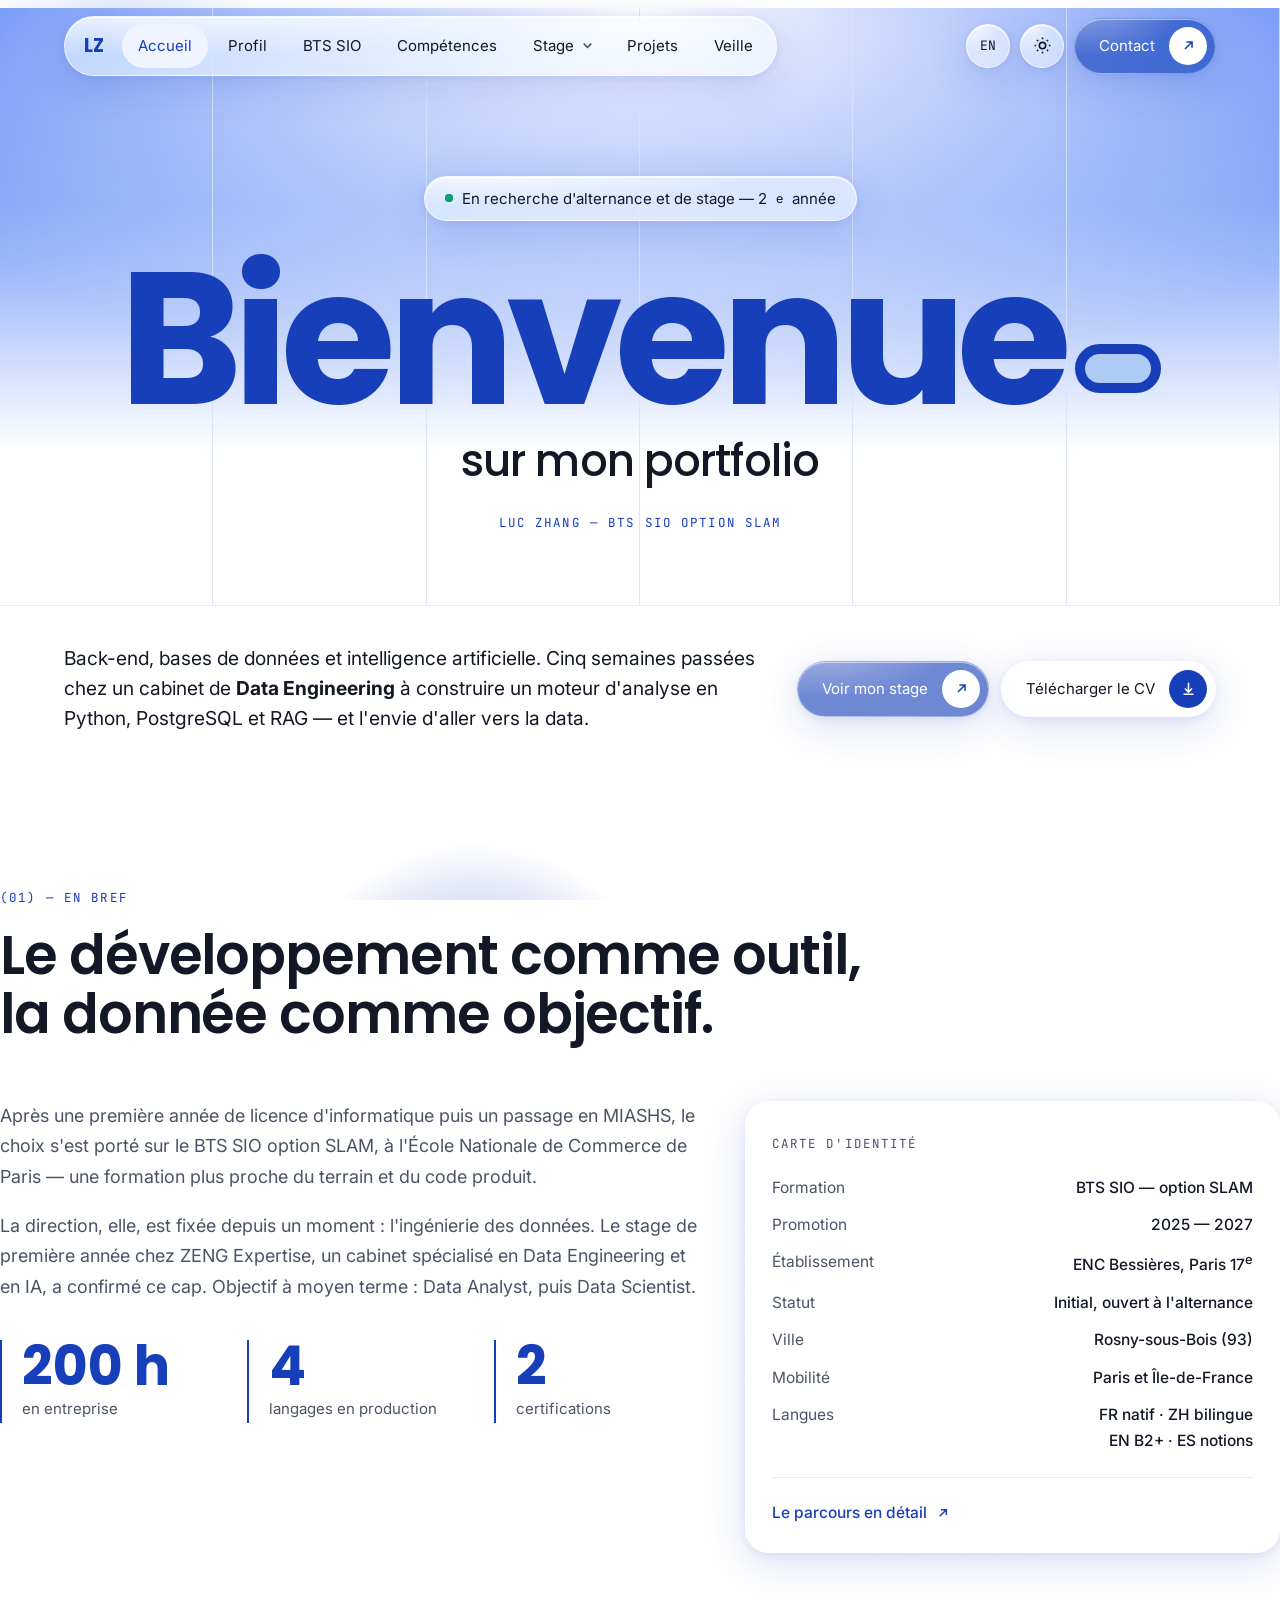
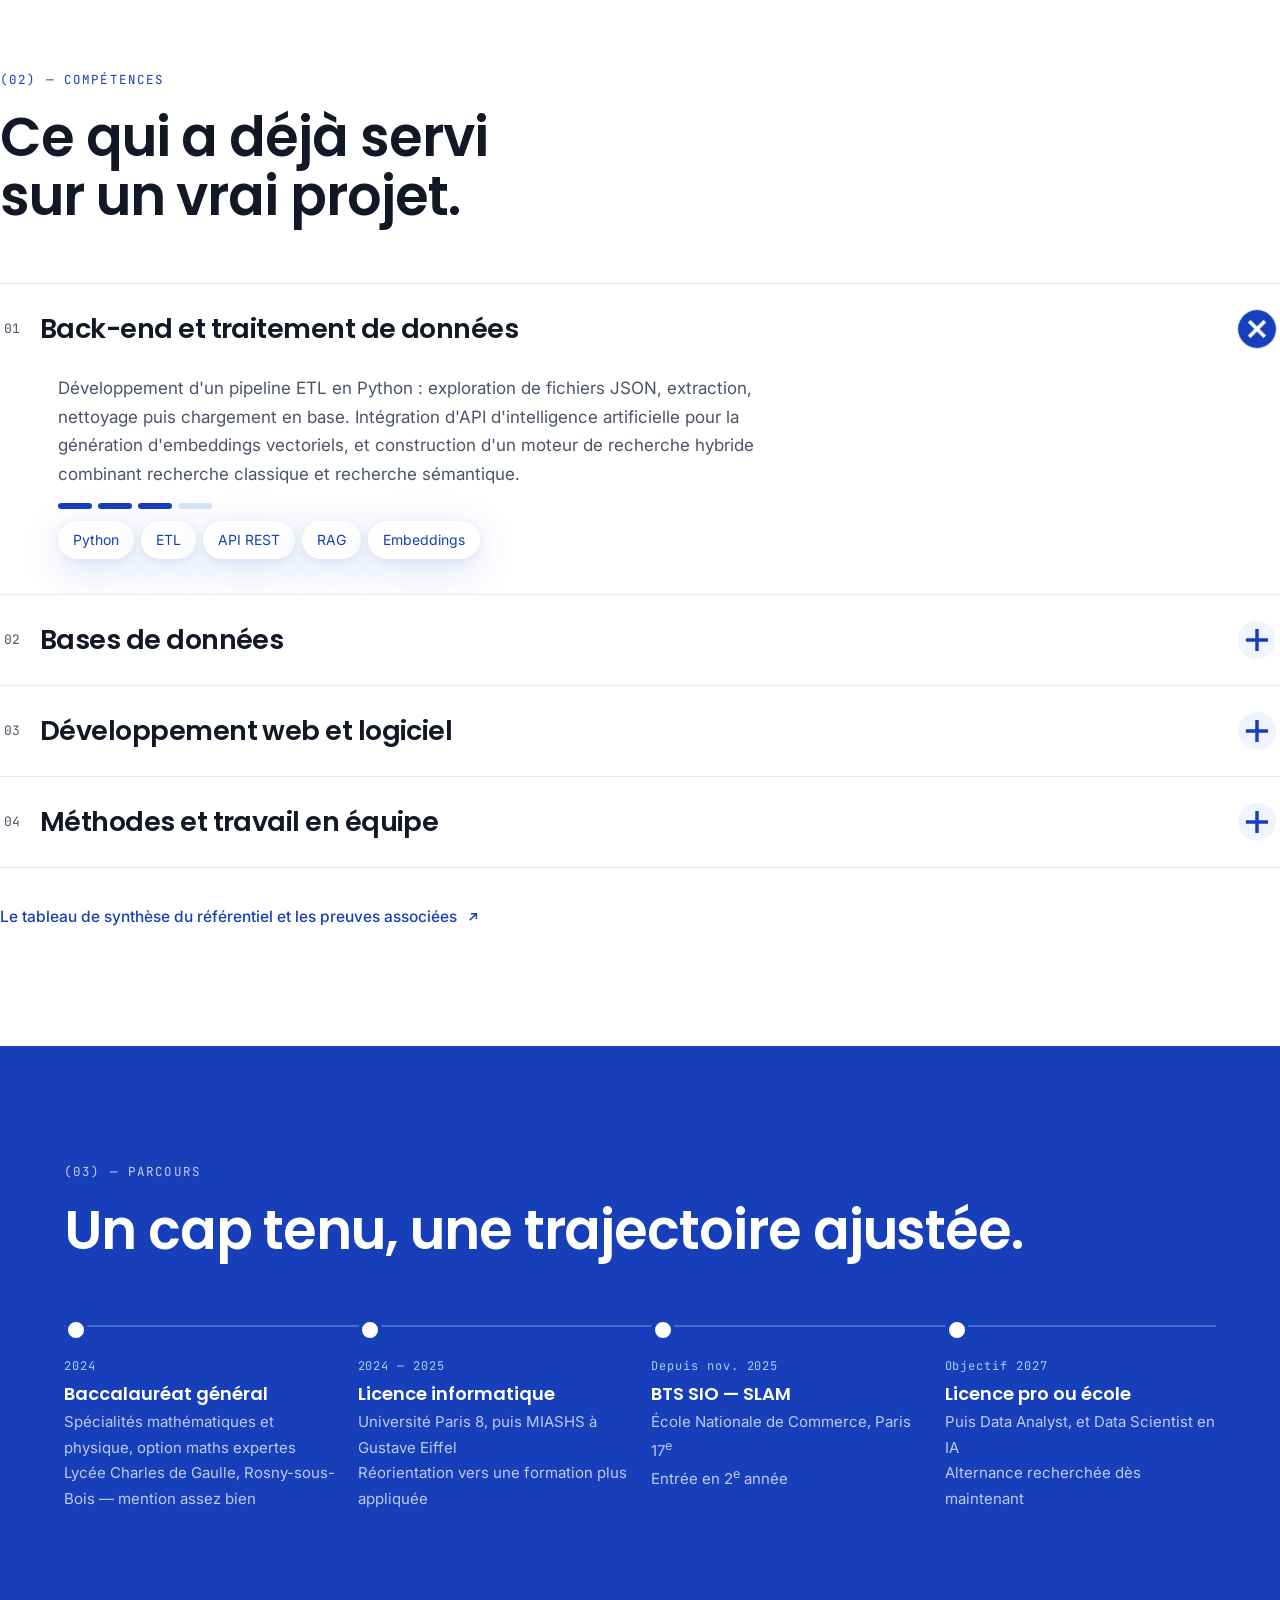
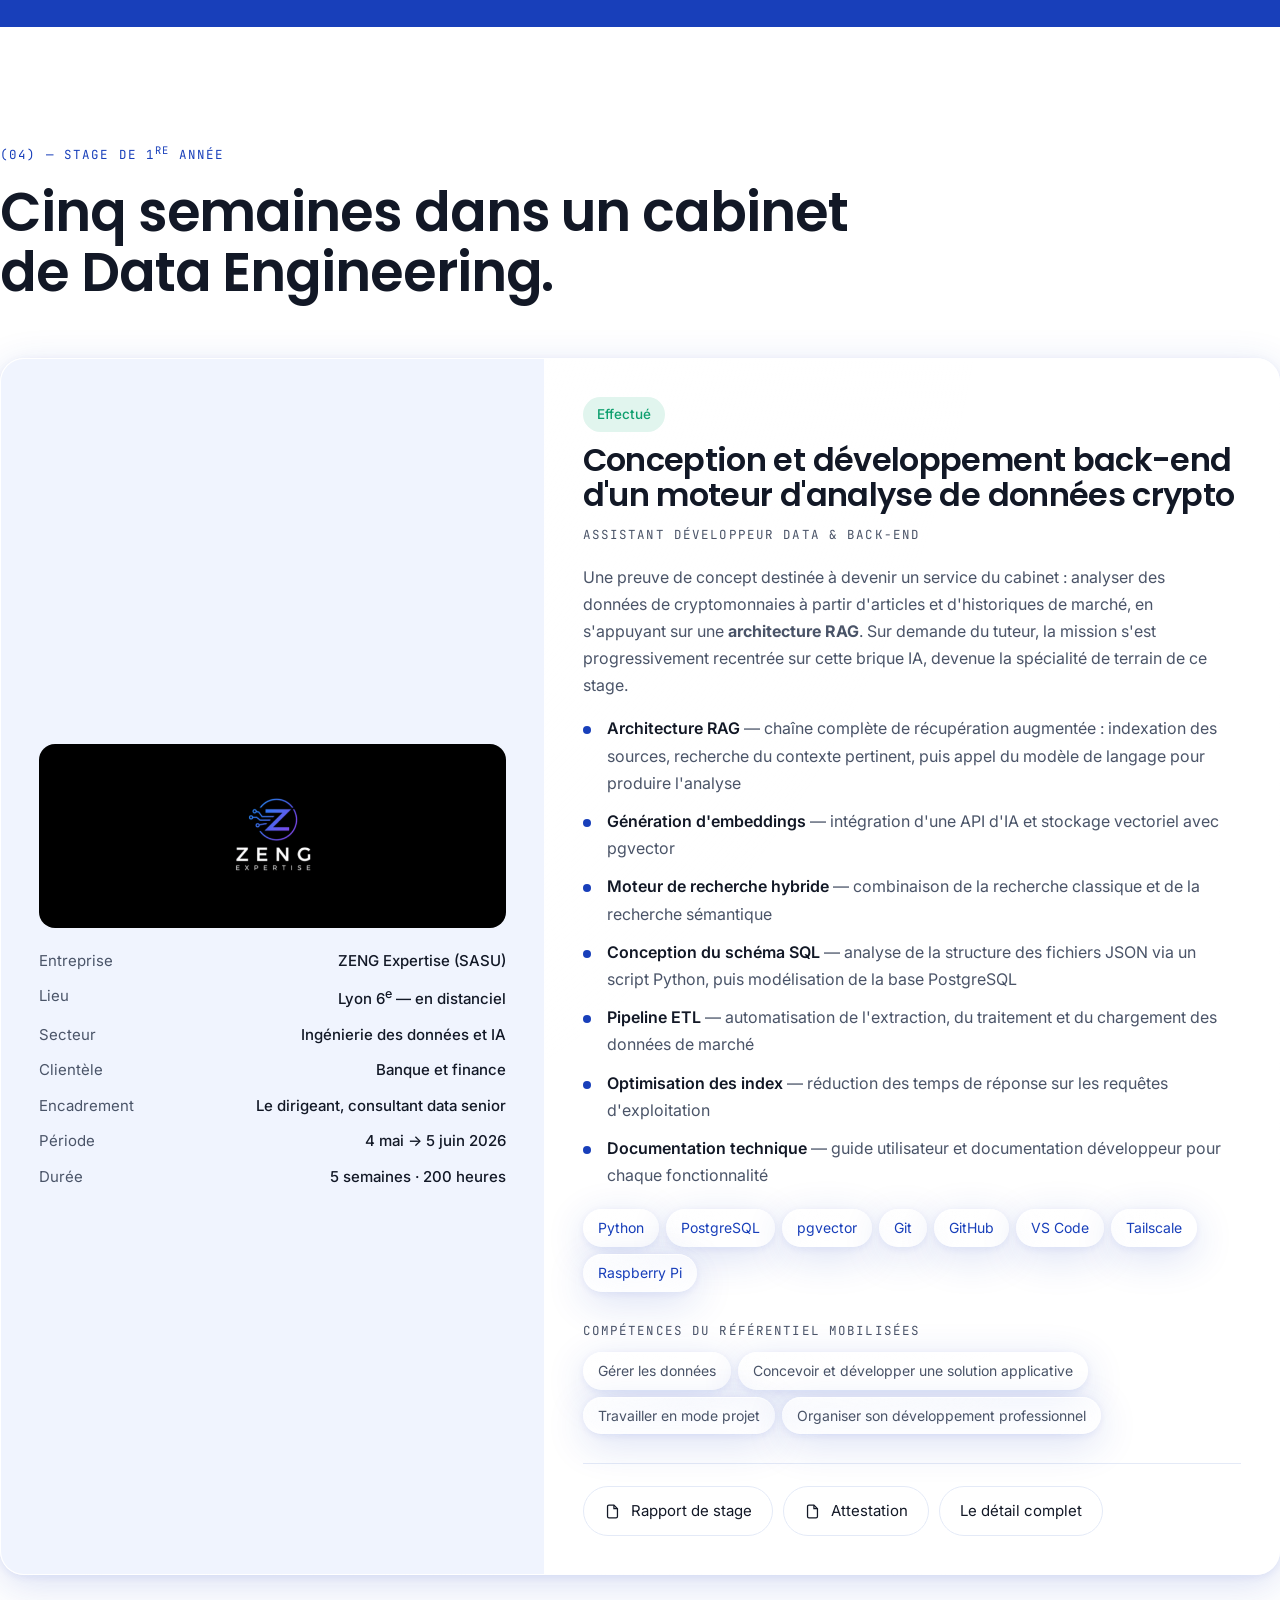
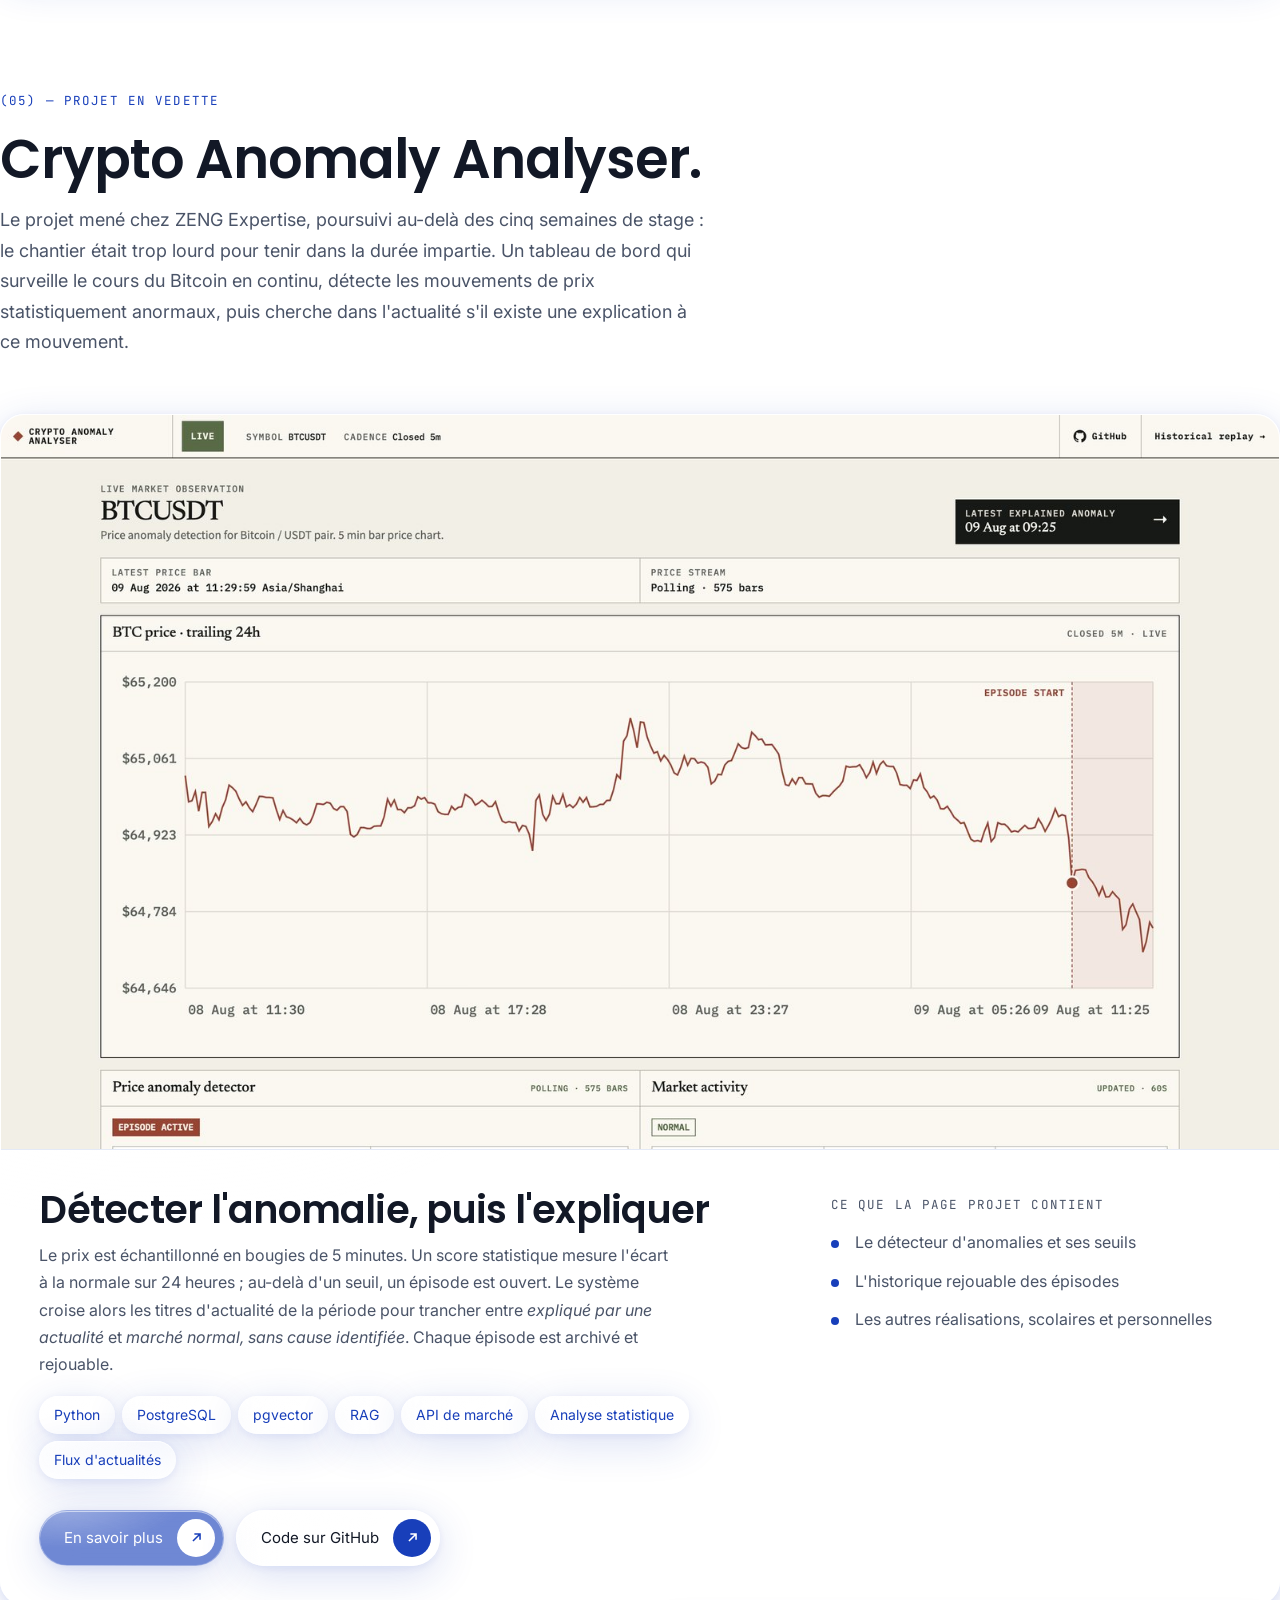
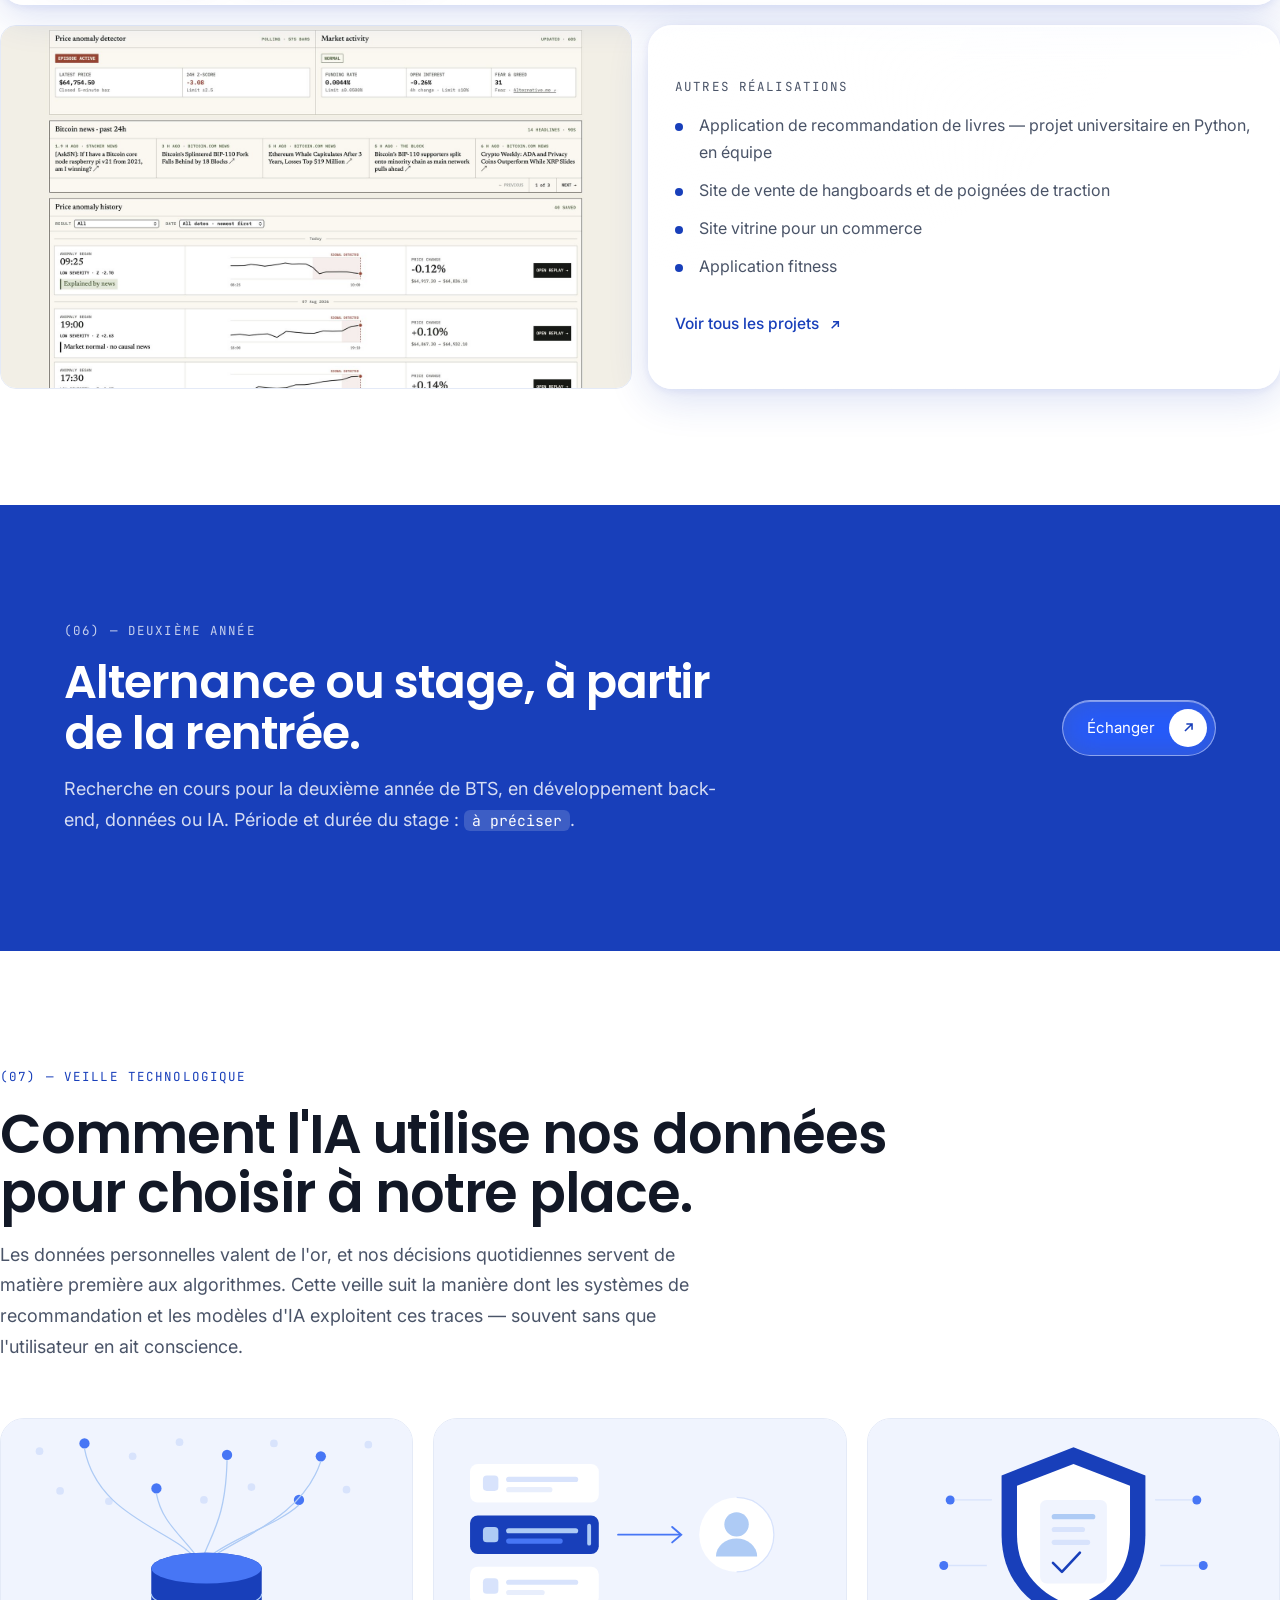
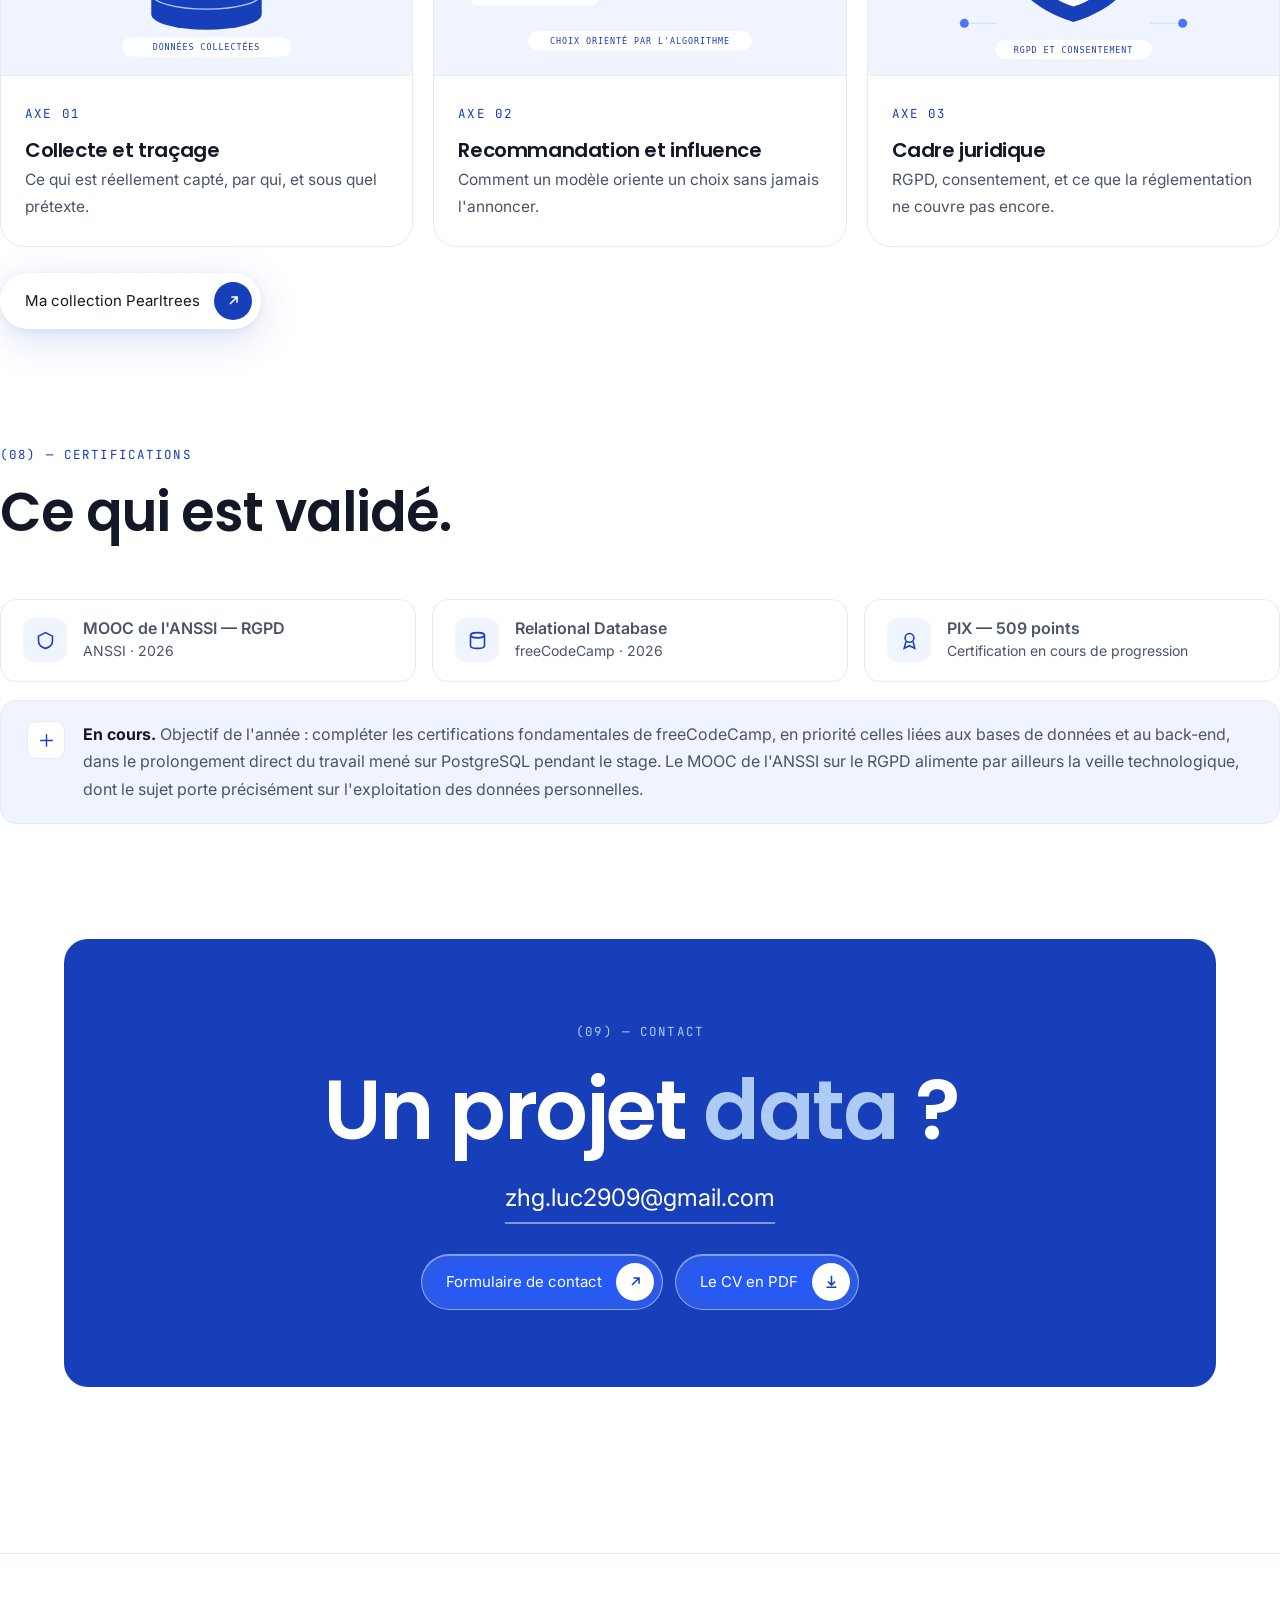
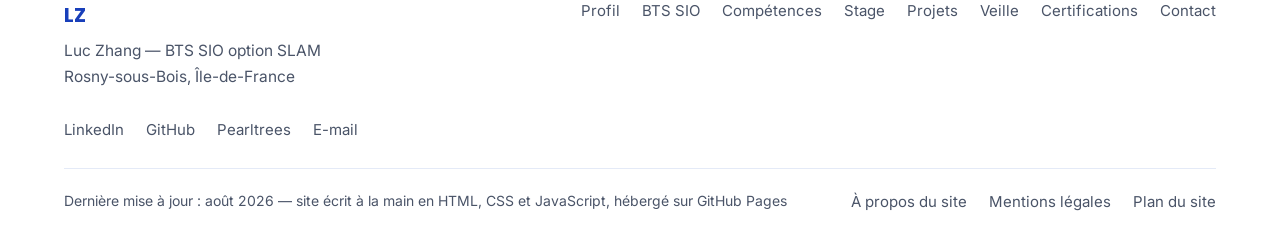
==== commit a4e3b1e3: "Ajoute le traitement verre liquide Nappes de couleur floutées en fond de page et translucidité avec " ====
--- a/index.html
+++ b/index.html
@@ -3,8 +3,8 @@
 <head>
 <meta charset="utf-8">
 <meta name="viewport" content="width=device-width, initial-scale=1">
-<title>Luc Zhang — BTS SIO option SLAM · Back-end, données et IA</title>
-<meta name="description" content="Étudiant en 2e année de BTS SIO option SLAM à l'ENC Bessières. Stage en ingénierie des données chez ZENG Expertise : Python, PostgreSQL, architecture RAG. En recherche d'alternance.">
+<title>PORTFOLIO Luc Zhang — BTS SIO option SLAM</title>
+<meta name="description" content="Étudiant en 2e année de BTS SIO option SLAM à l'ENC Bessières. Stage en ingénierie des données chez ZENG Expertise : Python, PostgreSQL, architecture RAG, Dev. En recherche d'alternance.">
 <meta property="og:title" content="Luc Zhang — BTS SIO option SLAM">
 <meta property="og:description" content="Back-end, bases de données et intelligence artificielle. Portfolio BTS SIO.">
 <meta property="og:type" content="website">
--- a/assets/css/style.css
+++ b/assets/css/style.css
@@ -14,6 +14,9 @@
   --r:16px; --r-lg:24px;
   --pad:clamp(20px,5vw,72px);
   --ease:cubic-bezier(.2,.7,.3,1);
+  --glass-bg:rgba(255,255,255,.52); --glass-hi:rgba(255,255,255,.85); --glass-border:rgba(255,255,255,.65);
+  --glass-shadow:0 10px 40px rgba(24,63,186,.16),0 2px 10px rgba(24,63,186,.08);
+  --blob-a:#4776F5; --blob-b:#AECBF5; --blob-c:#183FBA;
 }
 [data-theme="dark"]{
   --deep:#6C93F7; --vivid:#4776F5; --pale:#8FB2F0; --faint:#243255;
@@ -25,6 +28,9 @@
   --sky:radial-gradient(120% 85% at 50% 0%,rgba(11,16,32,.2) 0%,rgba(11,16,32,0) 55%),
         linear-gradient(180deg,#1B3A93 0%,#152657 30%,#0B1020 62%);
   --grid:rgba(70,96,160,.35);
+  --glass-bg:rgba(20,28,54,.46); --glass-hi:rgba(255,255,255,.16); --glass-border:rgba(255,255,255,.13);
+  --glass-shadow:0 10px 40px rgba(0,0,0,.5),0 2px 10px rgba(0,0,0,.3);
+  --blob-a:#4776F5; --blob-b:#1B3A93; --blob-c:#8FB2F0;
 }
 
 /* ============================================================
@@ -402,3 +408,49 @@
 .reseau svg{width:17px;height:17px;color:var(--deep)}
 @media (max-width:1000px){.contact-grid{grid-template-columns:1fr}}
 @media (max-width:640px){.row2{grid-template-columns:1fr}}
+
+/* ============================================================
+   14. VERRE LIQUIDE — nappes de fond + traitement translucide
+   sur navpill, icon-btn, hero-tag, card, feat, chip, boutons
+   ============================================================ */
+.blobs{position:fixed;inset:0;z-index:-1;overflow:hidden;pointer-events:none}
+.blob{position:absolute;border-radius:50%;opacity:.5;will-change:transform}
+.blob.b1{width:46vw;height:46vw;left:-14vw;top:-10vw;background:radial-gradient(closest-side,var(--blob-a),transparent 72%);animation:drift1 34s ease-in-out infinite alternate}
+.blob.b2{width:38vw;height:38vw;right:-10vw;top:22vw;background:radial-gradient(closest-side,var(--blob-b),transparent 72%);animation:drift2 40s ease-in-out infinite alternate}
+.blob.b3{width:42vw;height:42vw;left:16vw;top:60vw;background:radial-gradient(closest-side,var(--blob-c),transparent 72%);animation:drift3 46s ease-in-out infinite alternate}
+.blob.b4{width:34vw;height:34vw;right:4vw;top:96vw;background:radial-gradient(closest-side,var(--blob-a),transparent 72%);animation:drift1 38s ease-in-out infinite alternate-reverse}
+@keyframes drift1{from{transform:translate(0,0)}to{transform:translate(4vw,3vw)}}
+@keyframes drift2{from{transform:translate(0,0)}to{transform:translate(-3vw,4vw)}}
+@keyframes drift3{from{transform:translate(0,0)}to{transform:translate(3vw,-3vw)}}
+@media (prefers-reduced-motion:reduce){.blob{animation:none}}
+
+@supports ((backdrop-filter:blur(1px)) or (-webkit-backdrop-filter:blur(1px))){
+  .navpill,.icon-btn,.hero-tag,.card,.feat,.chip{
+    background:radial-gradient(120% 160% at 12% -20%,var(--glass-hi),rgba(255,255,255,0) 55%),var(--glass-bg);
+    backdrop-filter:blur(20px) saturate(180%);
+    -webkit-backdrop-filter:blur(20px) saturate(180%);
+    border-color:var(--glass-border);
+    box-shadow:var(--glass-shadow),inset 0 1px 0 var(--glass-hi);
+  }
+  .btn-deep{
+    background:radial-gradient(120% 160% at 12% -20%,rgba(255,255,255,.35),rgba(255,255,255,0) 55%),color-mix(in srgb,var(--deep) 62%,transparent);
+    backdrop-filter:blur(18px) saturate(170%);
+    -webkit-backdrop-filter:blur(18px) saturate(170%);
+    border:1px solid rgba(255,255,255,.3);
+    box-shadow:var(--glass-shadow),inset 0 1px 0 rgba(255,255,255,.55);
+  }
+  .btn-soft{
+    background:radial-gradient(120% 160% at 12% -20%,var(--glass-hi),rgba(255,255,255,0) 55%),var(--glass-bg);
+    backdrop-filter:blur(18px) saturate(170%);
+    -webkit-backdrop-filter:blur(18px) saturate(170%);
+    border:1px solid var(--glass-border);
+    box-shadow:var(--glass-shadow),inset 0 1px 0 var(--glass-hi);
+  }
+  .btn-ghost{
+    background:rgba(255,255,255,.14);
+    backdrop-filter:blur(18px) saturate(170%);
+    -webkit-backdrop-filter:blur(18px) saturate(170%);
+    border:1px solid rgba(255,255,255,.45);
+    box-shadow:inset 0 1px 0 rgba(255,255,255,.4);
+  }
+}
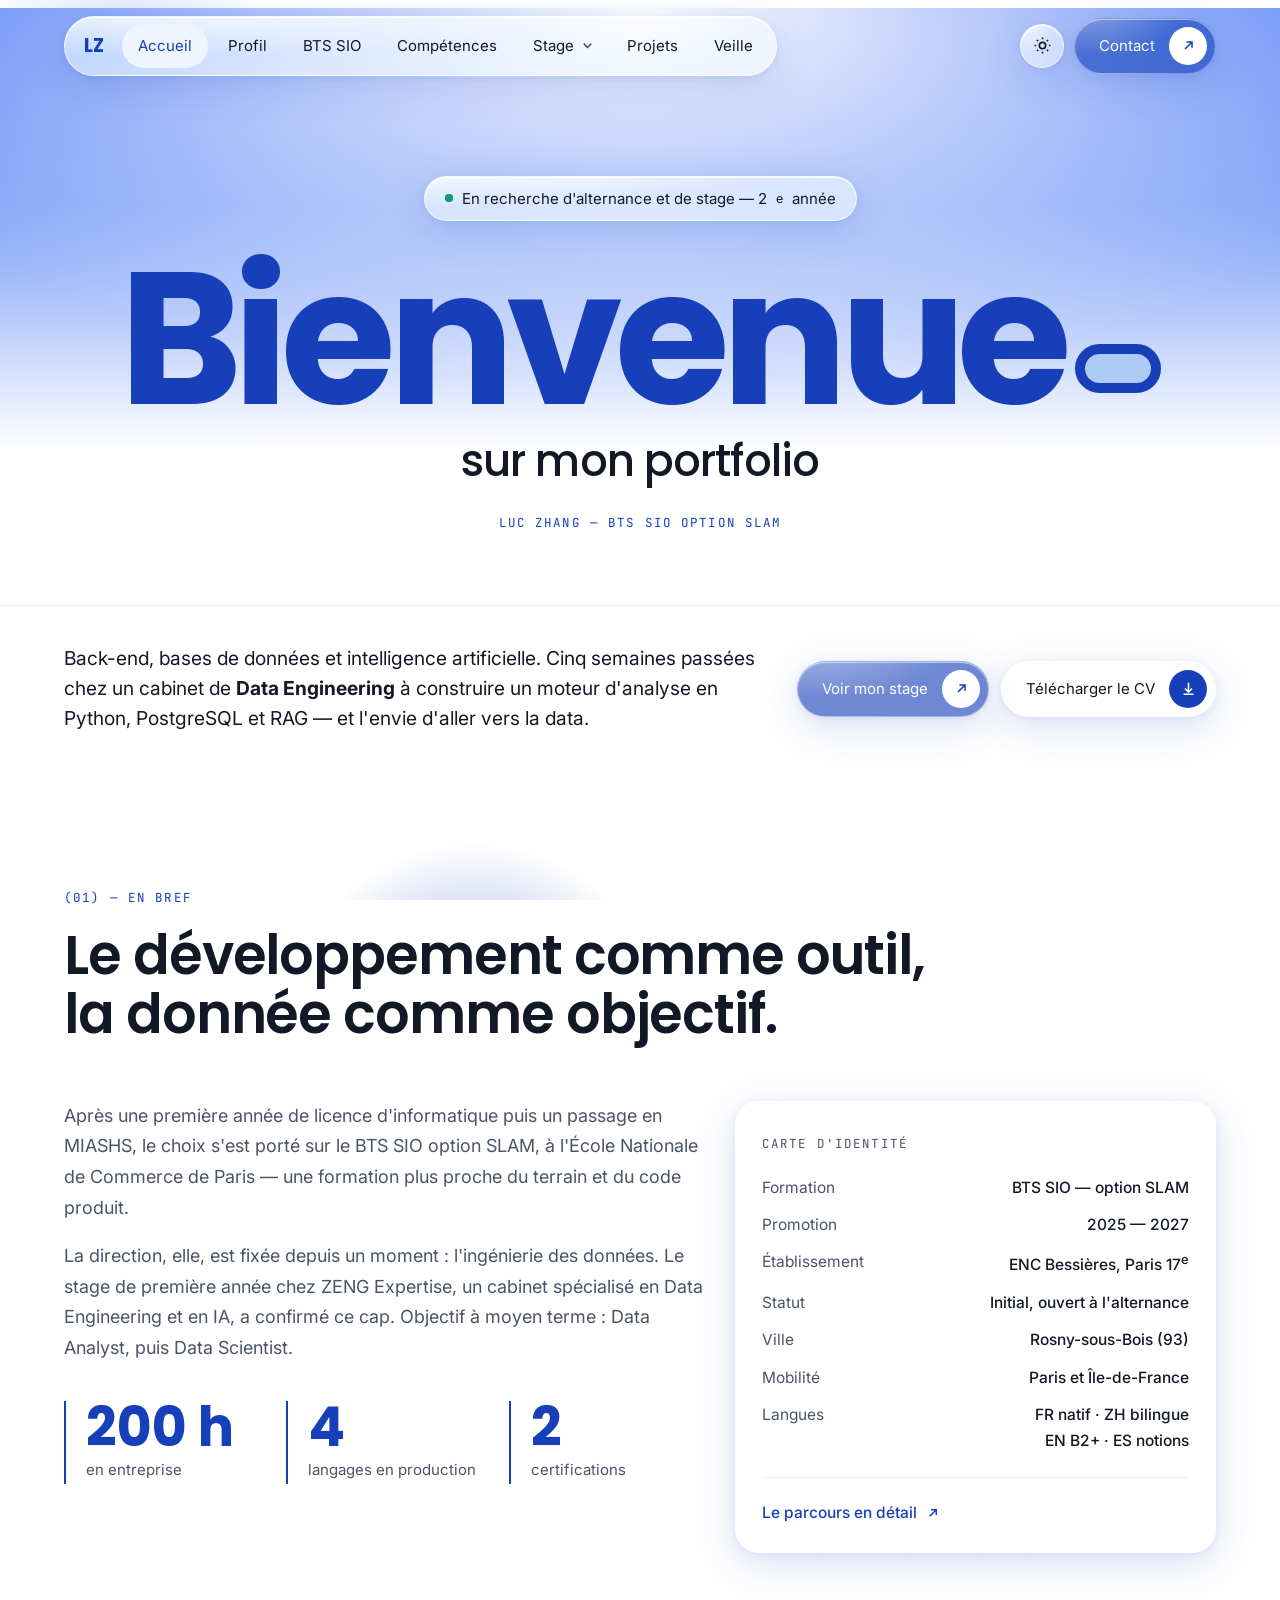
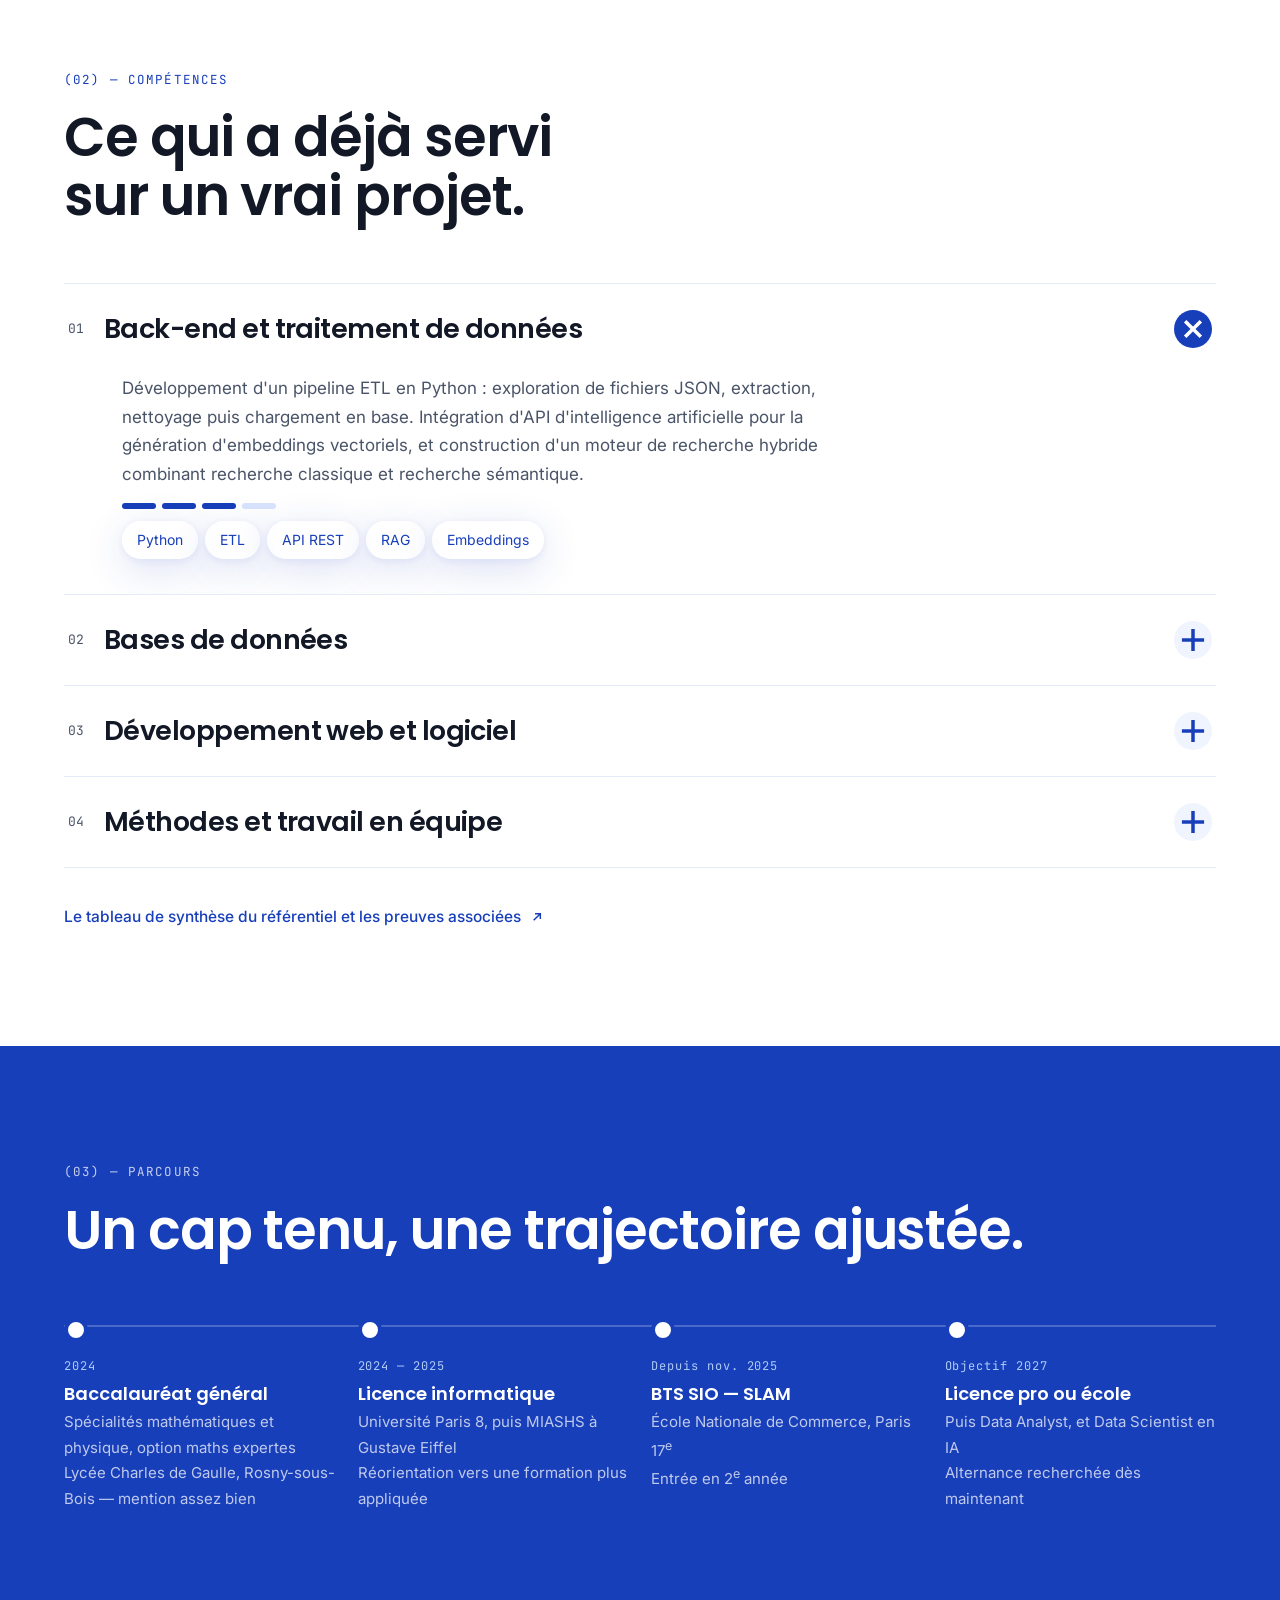
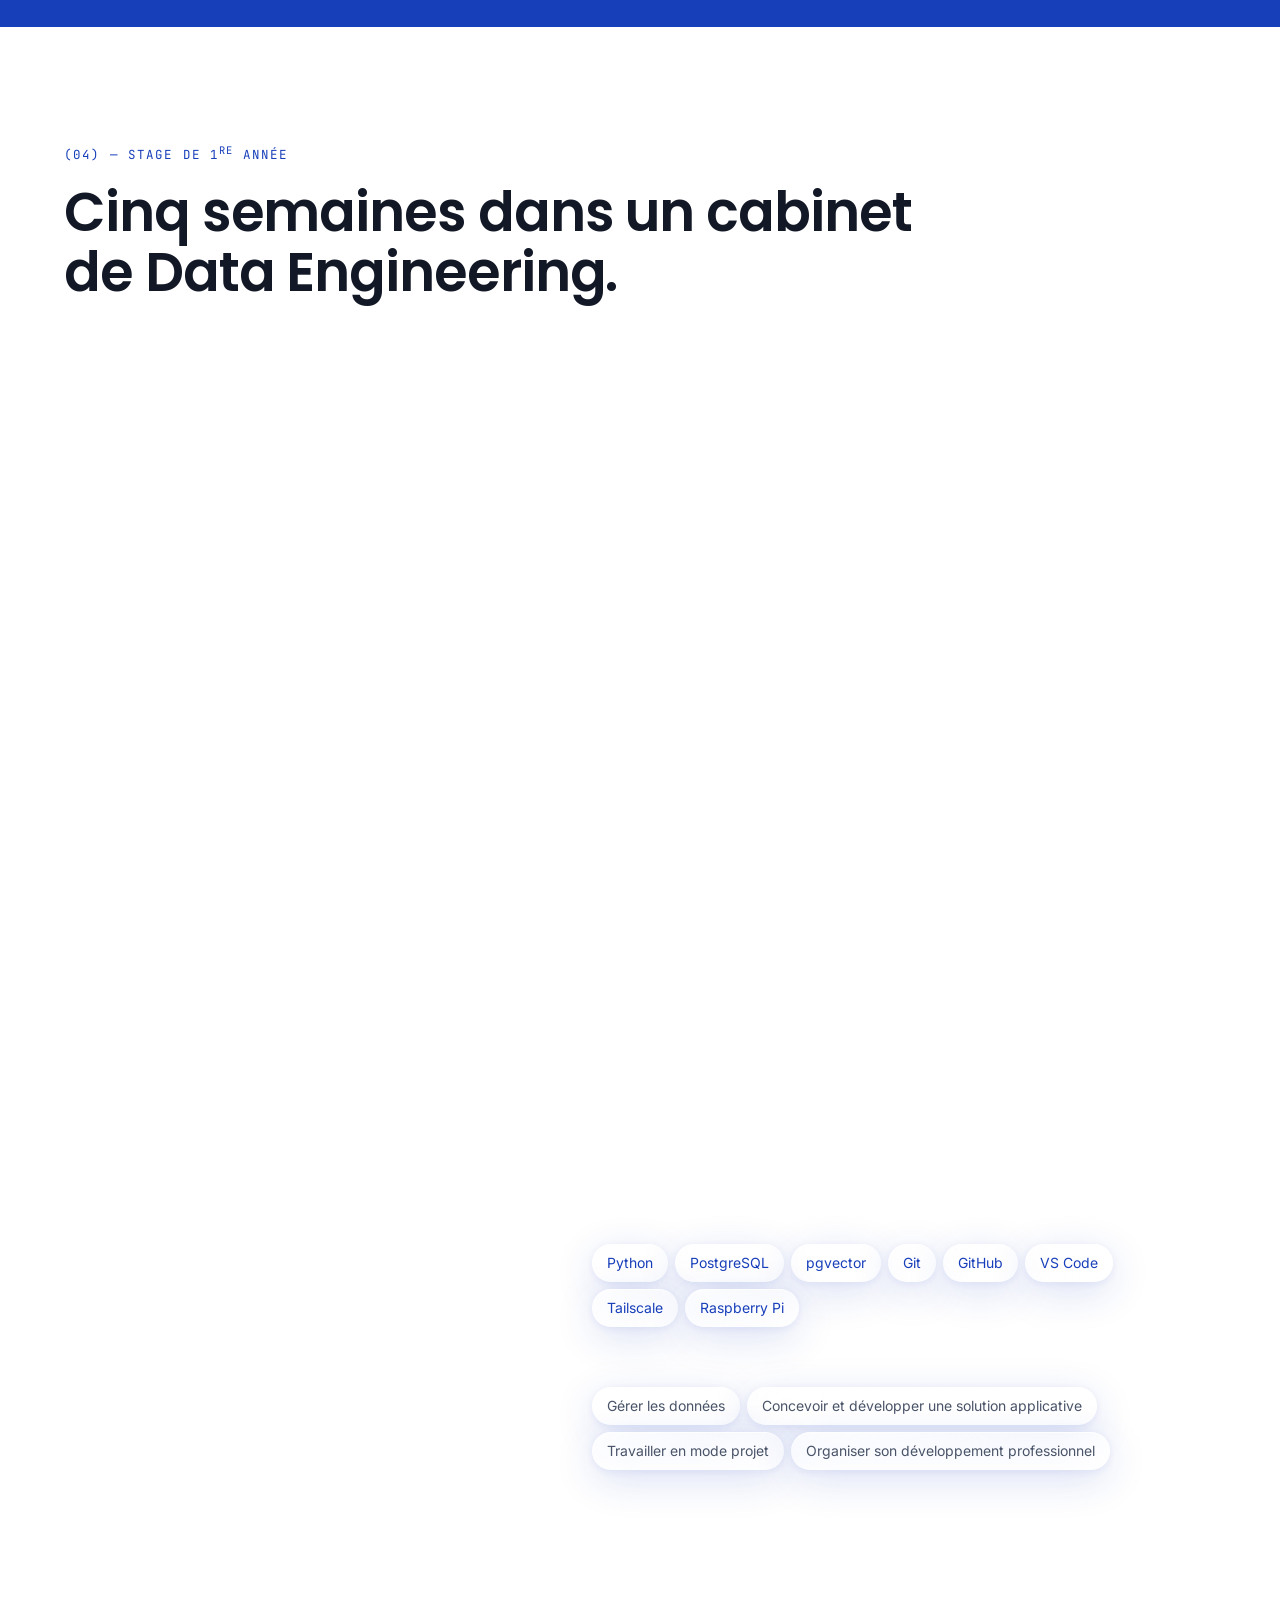
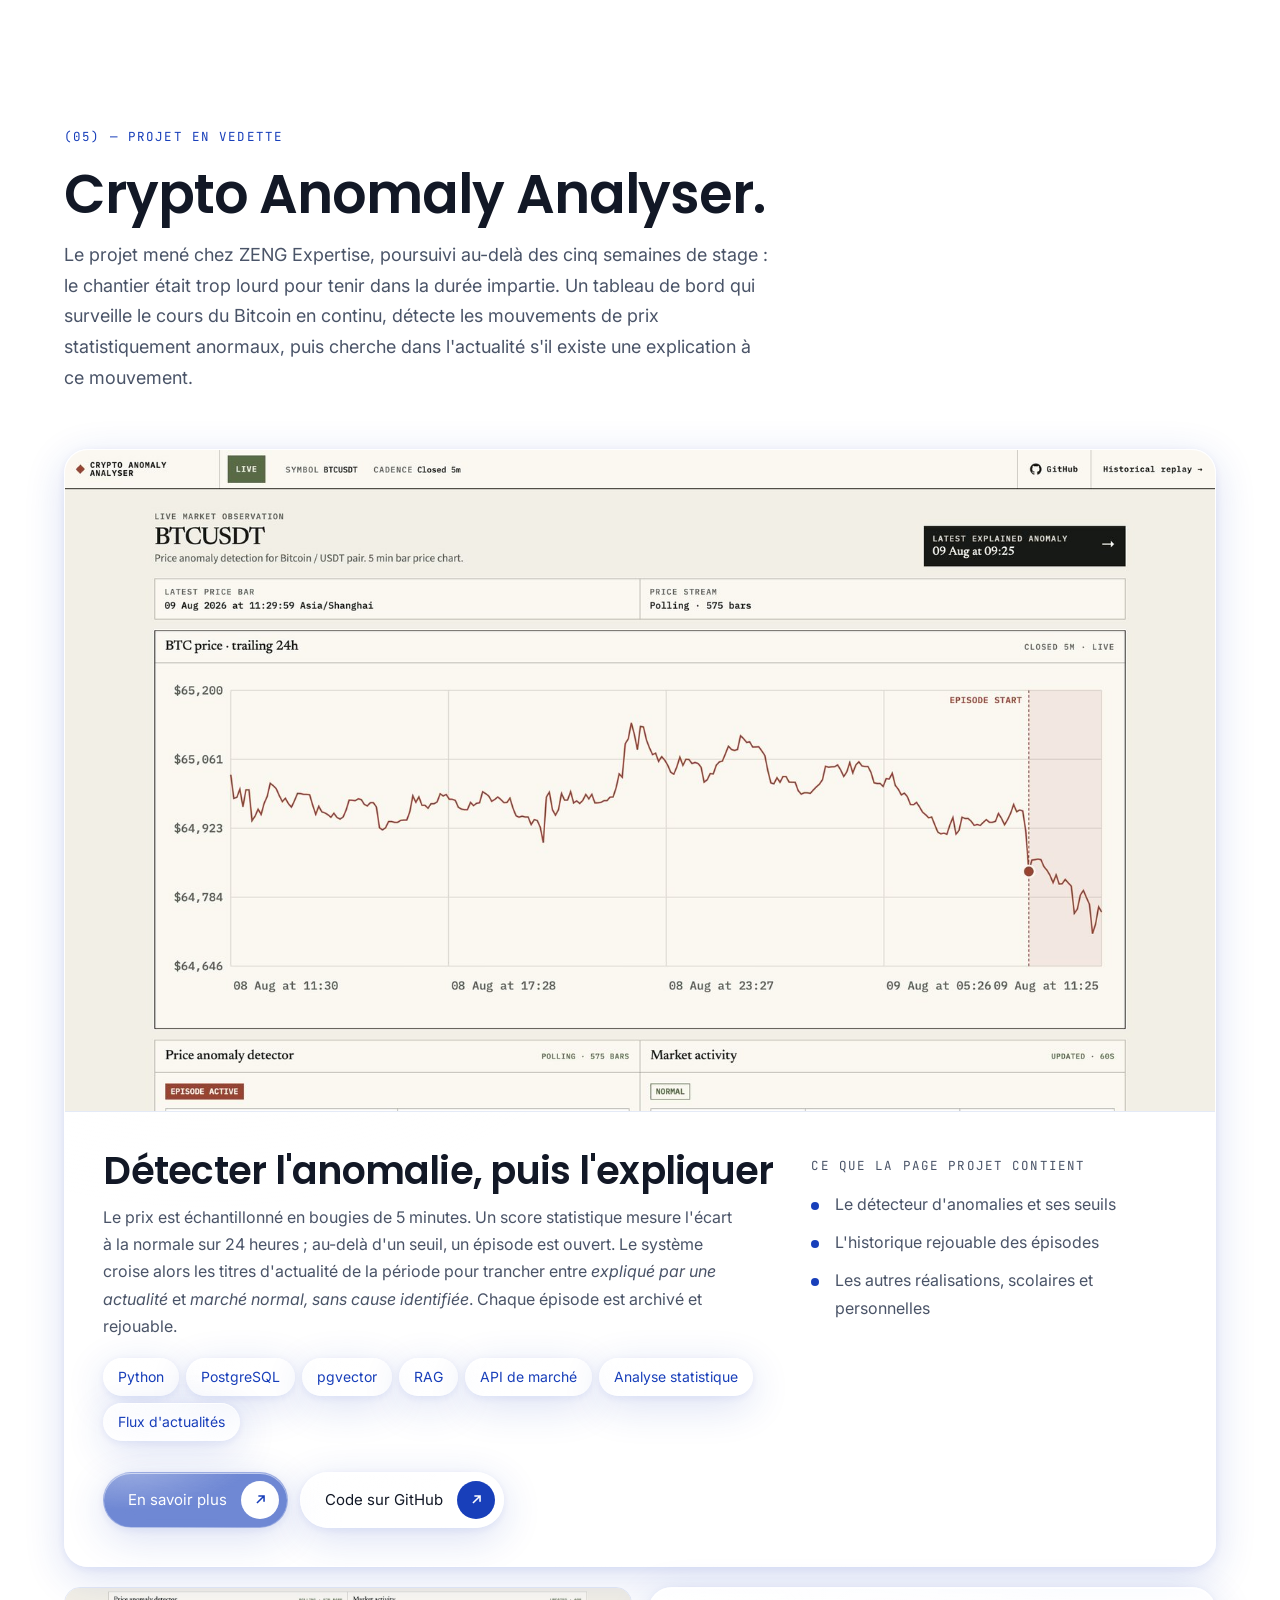
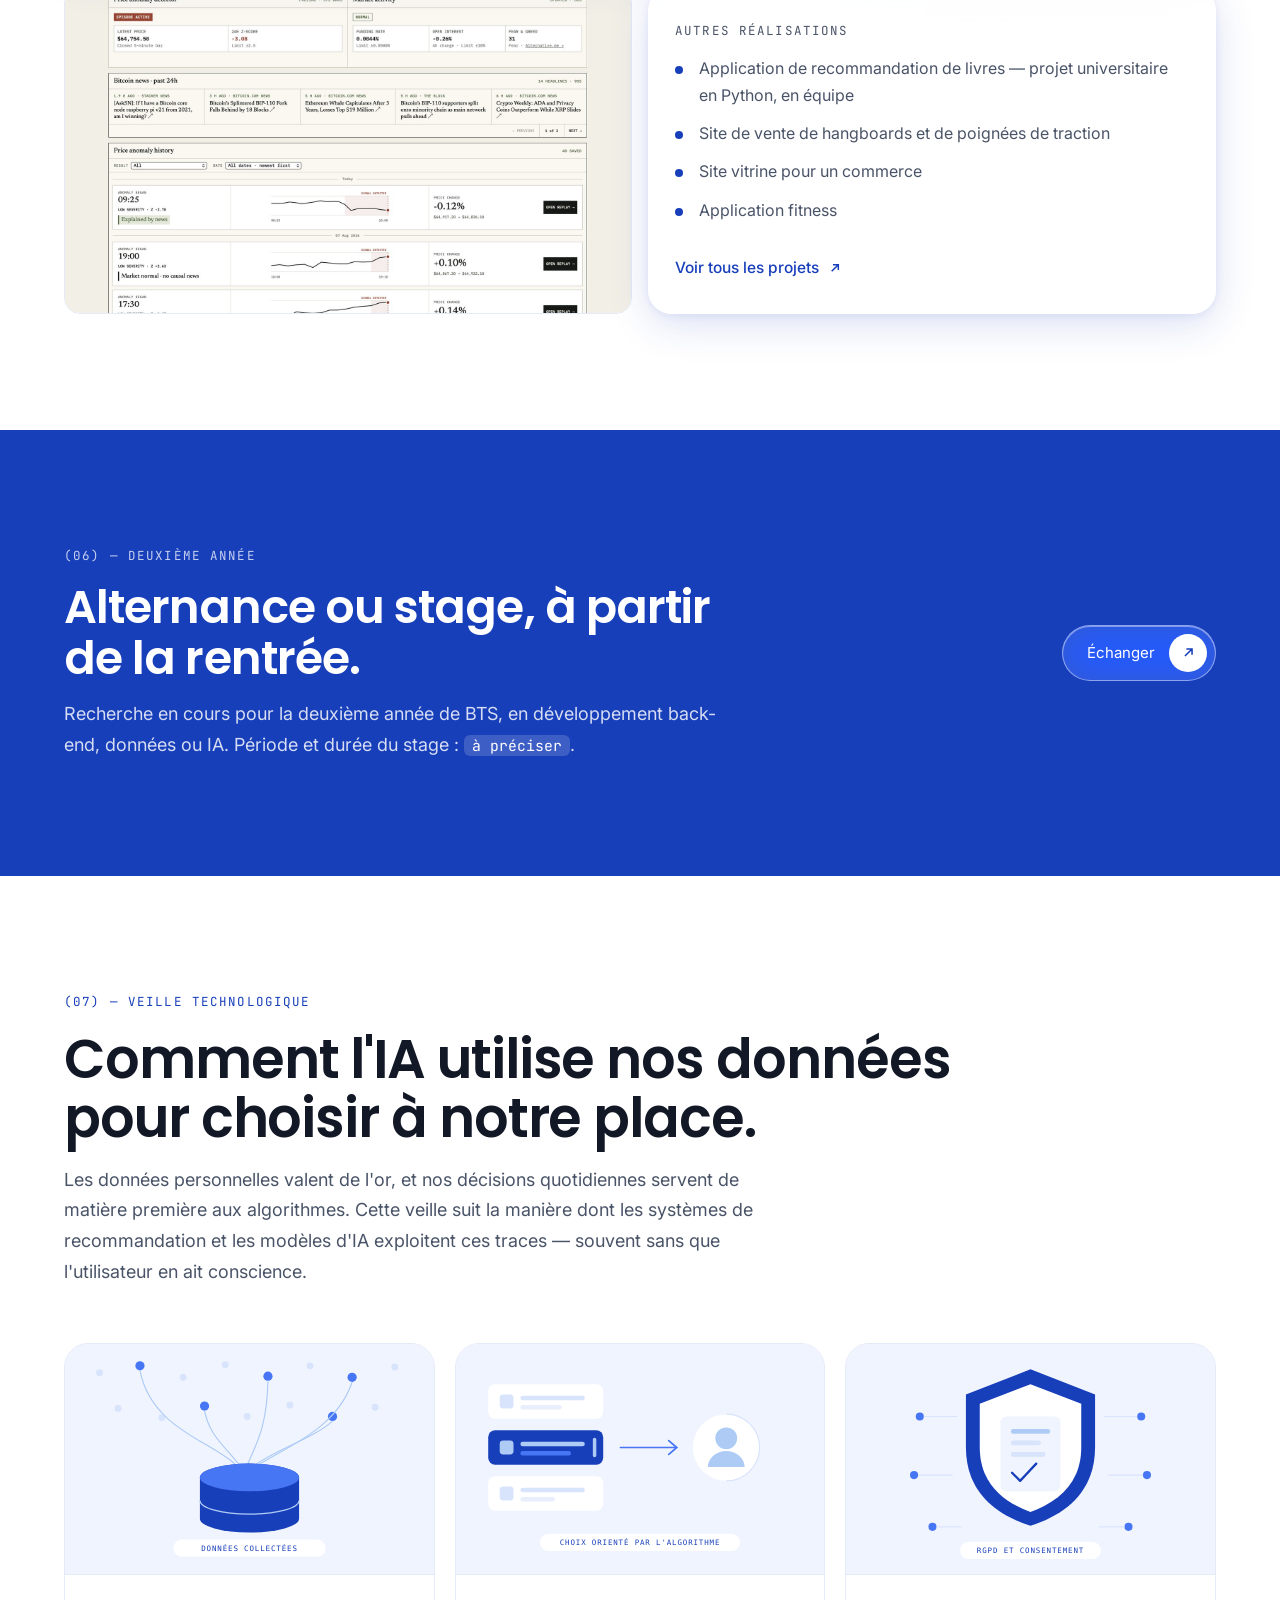
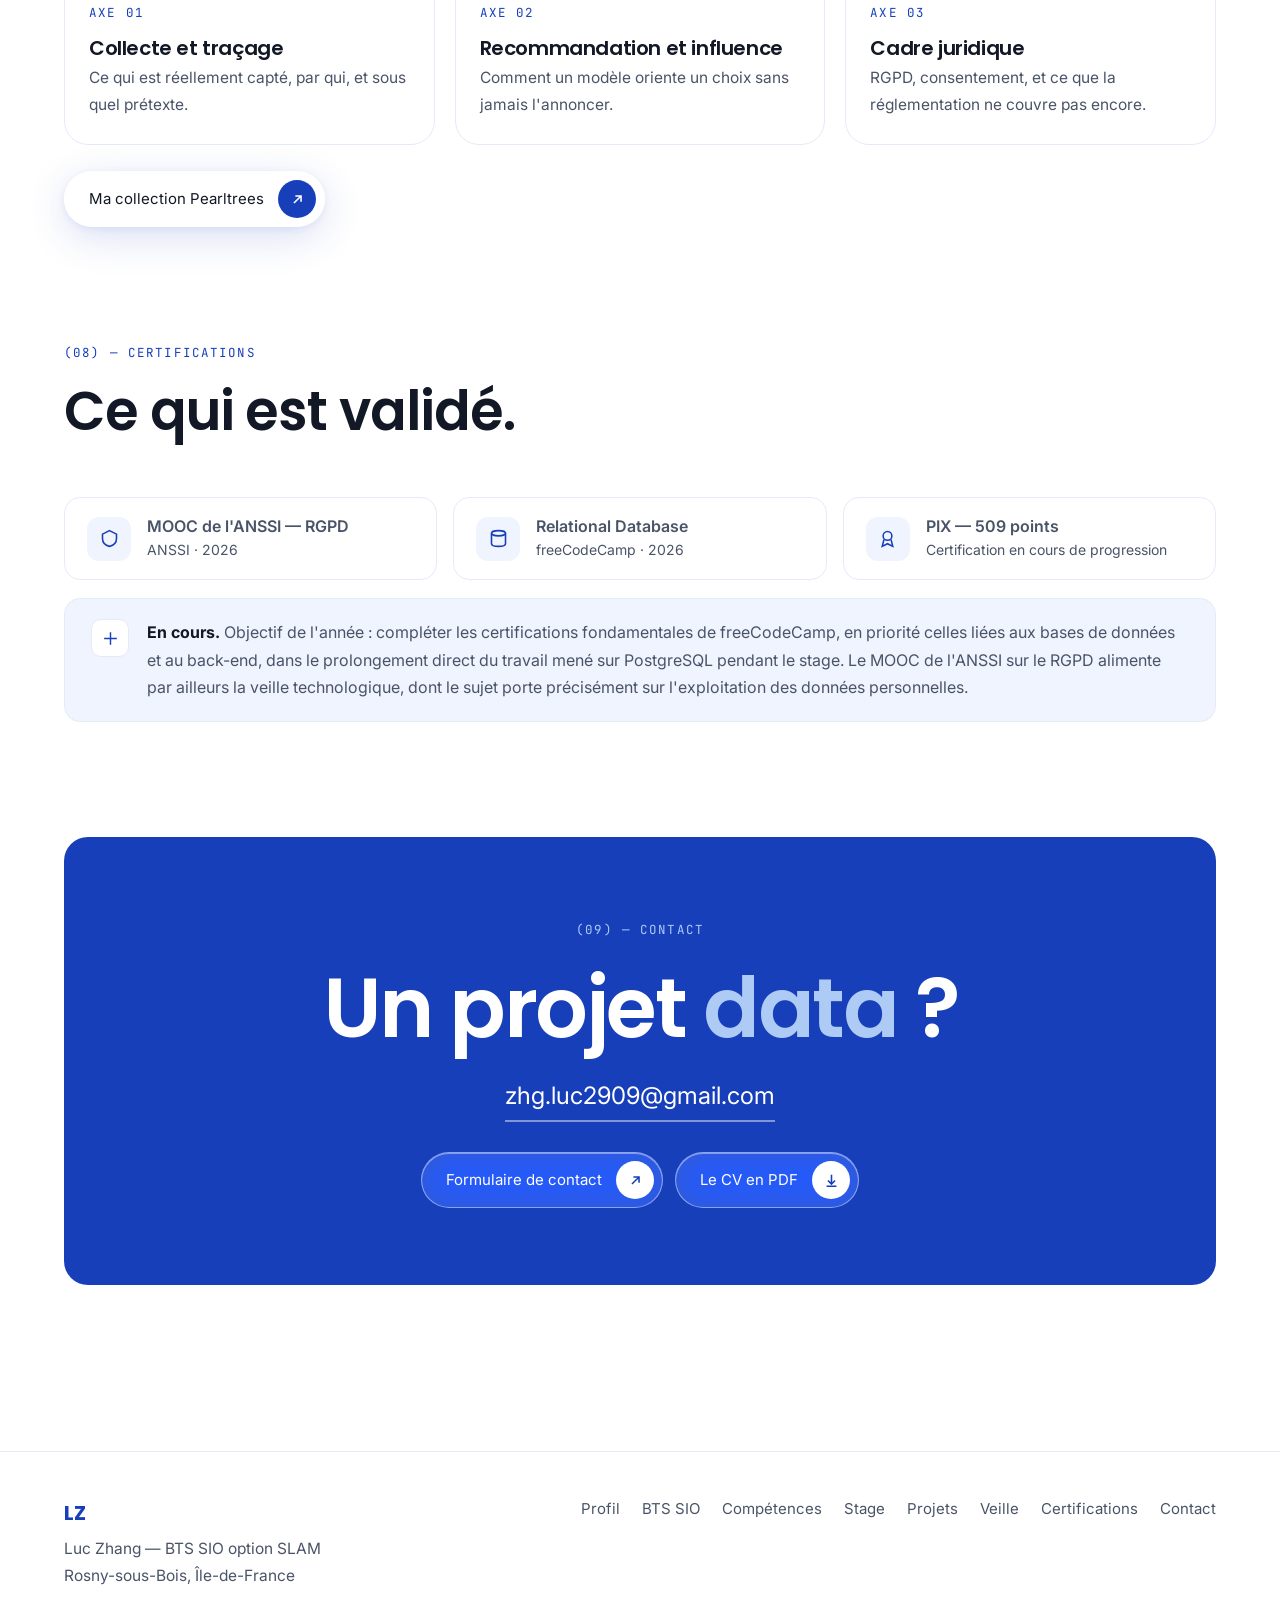
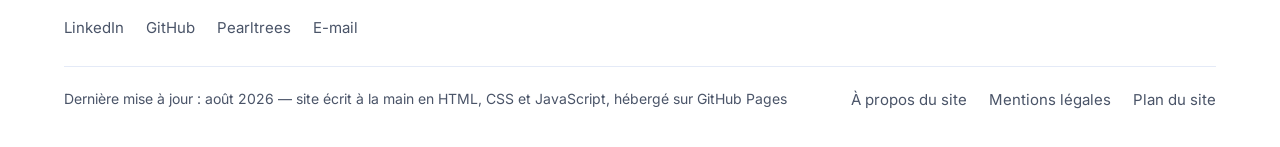
==== commit 9a9a3290: "Retire le bouton de version anglaise La traduction du site est abandonnée pour l'instant : une page " ====
--- a/index.html
+++ b/index.html
@@ -44,8 +44,6 @@
       <button class="icon-btn burger" id="burger" aria-label="Ouvrir le menu" aria-expanded="false">
         <svg viewBox="0 0 24 24" fill="none" stroke="currentColor" stroke-width="2"><path d="M4 7h16M4 12h16M4 17h16"/></svg>
       </button>
-      <!-- version anglaise à produire : index-en.html -->
-      <a class="icon-btn" href="index-en.html" hreflang="en" aria-label="Switch to English">EN</a>
       <button class="icon-btn" id="theme" aria-label="Basculer le thème sombre">
         <svg viewBox="0 0 24 24" fill="none" stroke="currentColor" stroke-width="2"><circle cx="12" cy="12" r="4"/><path d="M12 2v2M12 20v2M2 12h2M20 12h2M5 5l1.5 1.5M17.5 17.5L19 19M19 5l-1.5 1.5M6.5 17.5L5 19"/></svg>
       </button>
--- a/assets/css/style.css
+++ b/assets/css/style.css
@@ -10,7 +10,6 @@
   --todo:#7A3FBF; --todo-bg:#F1EAFB;
   --sky:radial-gradient(120% 85% at 50% 0%,#FFFFFF 0%,rgba(255,255,255,0) 58%),
         linear-gradient(180deg,#4776F5 0%,#7CA0F8 26%,#FFFFFF 58%);
-  --grid:rgba(216,227,252,.9);
   --r:16px; --r-lg:24px;
   --pad:clamp(20px,5vw,72px);
   --ease:cubic-bezier(.2,.7,.3,1);
@@ -27,7 +26,6 @@
   --todo:#C4A2F0; --todo-bg:#2A1E3E;
   --sky:radial-gradient(120% 85% at 50% 0%,rgba(11,16,32,.2) 0%,rgba(11,16,32,0) 55%),
         linear-gradient(180deg,#1B3A93 0%,#152657 30%,#0B1020 62%);
-  --grid:rgba(70,96,160,.35);
   --glass-bg:rgba(20,28,54,.46); --glass-hi:rgba(255,255,255,.16); --glass-border:rgba(255,255,255,.13);
   --glass-shadow:0 10px 40px rgba(0,0,0,.5),0 2px 10px rgba(0,0,0,.3);
   --blob-a:#4776F5; --blob-b:#1B3A93; --blob-c:#8FB2F0;
@@ -47,7 +45,7 @@
 .mono{font-family:'JetBrains Mono',monospace;text-transform:uppercase;letter-spacing:.09em;font-size:12.5px}
 .eyebrow{color:var(--deep);margin-bottom:18px;display:block}
 .lead{color:var(--sec);font-size:18px;max-width:64ch}
-.sec{padding:clamp(64px,9vw,120px) 0}
+.sec{padding-block:clamp(64px,9vw,120px)}
 .sec-head{margin-bottom:clamp(32px,5vw,56px)}
 .sec-head h2{font-size:clamp(30px,4.4vw,54px)}
 .skip{position:absolute;left:-9999px}
@@ -95,7 +93,6 @@
    5. HERO
    ============================================================ */
 .hero{position:relative;background:var(--sky);margin-top:-84px;padding-top:104px;overflow:hidden}
-.hero::after{content:"";position:absolute;inset:0;pointer-events:none;background:repeating-linear-gradient(90deg,transparent 0 calc(16.666% - 1px),var(--grid) calc(16.666% - 1px) 16.666%)}
 .hero-in{position:relative;z-index:1;text-align:center;padding:clamp(28px,6vw,64px) 0 0}
 .hero-tag{display:inline-flex;align-items:center;gap:9px;background:var(--card);border-radius:999px;padding:9px 20px;font-size:15px;color:var(--ink);border:1px solid var(--line)}
 .dot{width:8px;height:8px;border-radius:999px;background:var(--ok);flex:none;position:relative}
@@ -246,7 +243,6 @@
   .burger{display:grid}
   .navpill.open{position:absolute;top:74px;left:var(--pad);right:var(--pad);flex-direction:column;align-items:stretch;border-radius:var(--r-lg);padding:12px}
   .navpill.open .nl{display:block}
-  .hero::after{background:repeating-linear-gradient(90deg,transparent 0 calc(33.333% - 1px),var(--grid) calc(33.333% - 1px) 33.333%)}
   .acc-body{padding-left:4px}
   .hdr{position:relative}
   .hero{margin-top:0;padding-top:24px}
@@ -261,7 +257,6 @@
    9. PAGES INTERNES
    ============================================================ */
 .pagehead{position:relative;background:var(--sky);margin-top:-84px;padding:104px 0 clamp(38px,5vw,72px);overflow:hidden}
-.pagehead::after{content:"";position:absolute;inset:0;pointer-events:none;background:repeating-linear-gradient(90deg,transparent 0 calc(16.666% - 1px),var(--grid) calc(16.666% - 1px) 16.666%)}
 .pagehead .wrap{position:relative;z-index:1}
 .bread{color:var(--deep)}
 .bread a{text-decoration:none}
@@ -454,3 +449,13 @@
     box-shadow:inset 0 1px 0 rgba(255,255,255,.4);
   }
 }
+
+/* ============================================================
+   15. JUSTIFICATIFS DE CERTIFICATION
+   cadre d'image cliquable, ouvert en grand dans un nouvel onglet
+   ============================================================ */
+.certimg{display:block;border:1px solid var(--line);border-radius:var(--r);overflow:hidden;background:var(--card);transition:transform .35s var(--ease),border-color .35s}
+a.certimg:hover{transform:translateY(-3px);border-color:var(--deep)}
+.certimg img{width:100%;height:auto}
+.certimg-vide{display:grid;place-items:center;aspect-ratio:4/3;padding:20px;text-align:center;border-style:dashed}
+.certcap{font-size:15px;color:var(--sec);text-align:center}
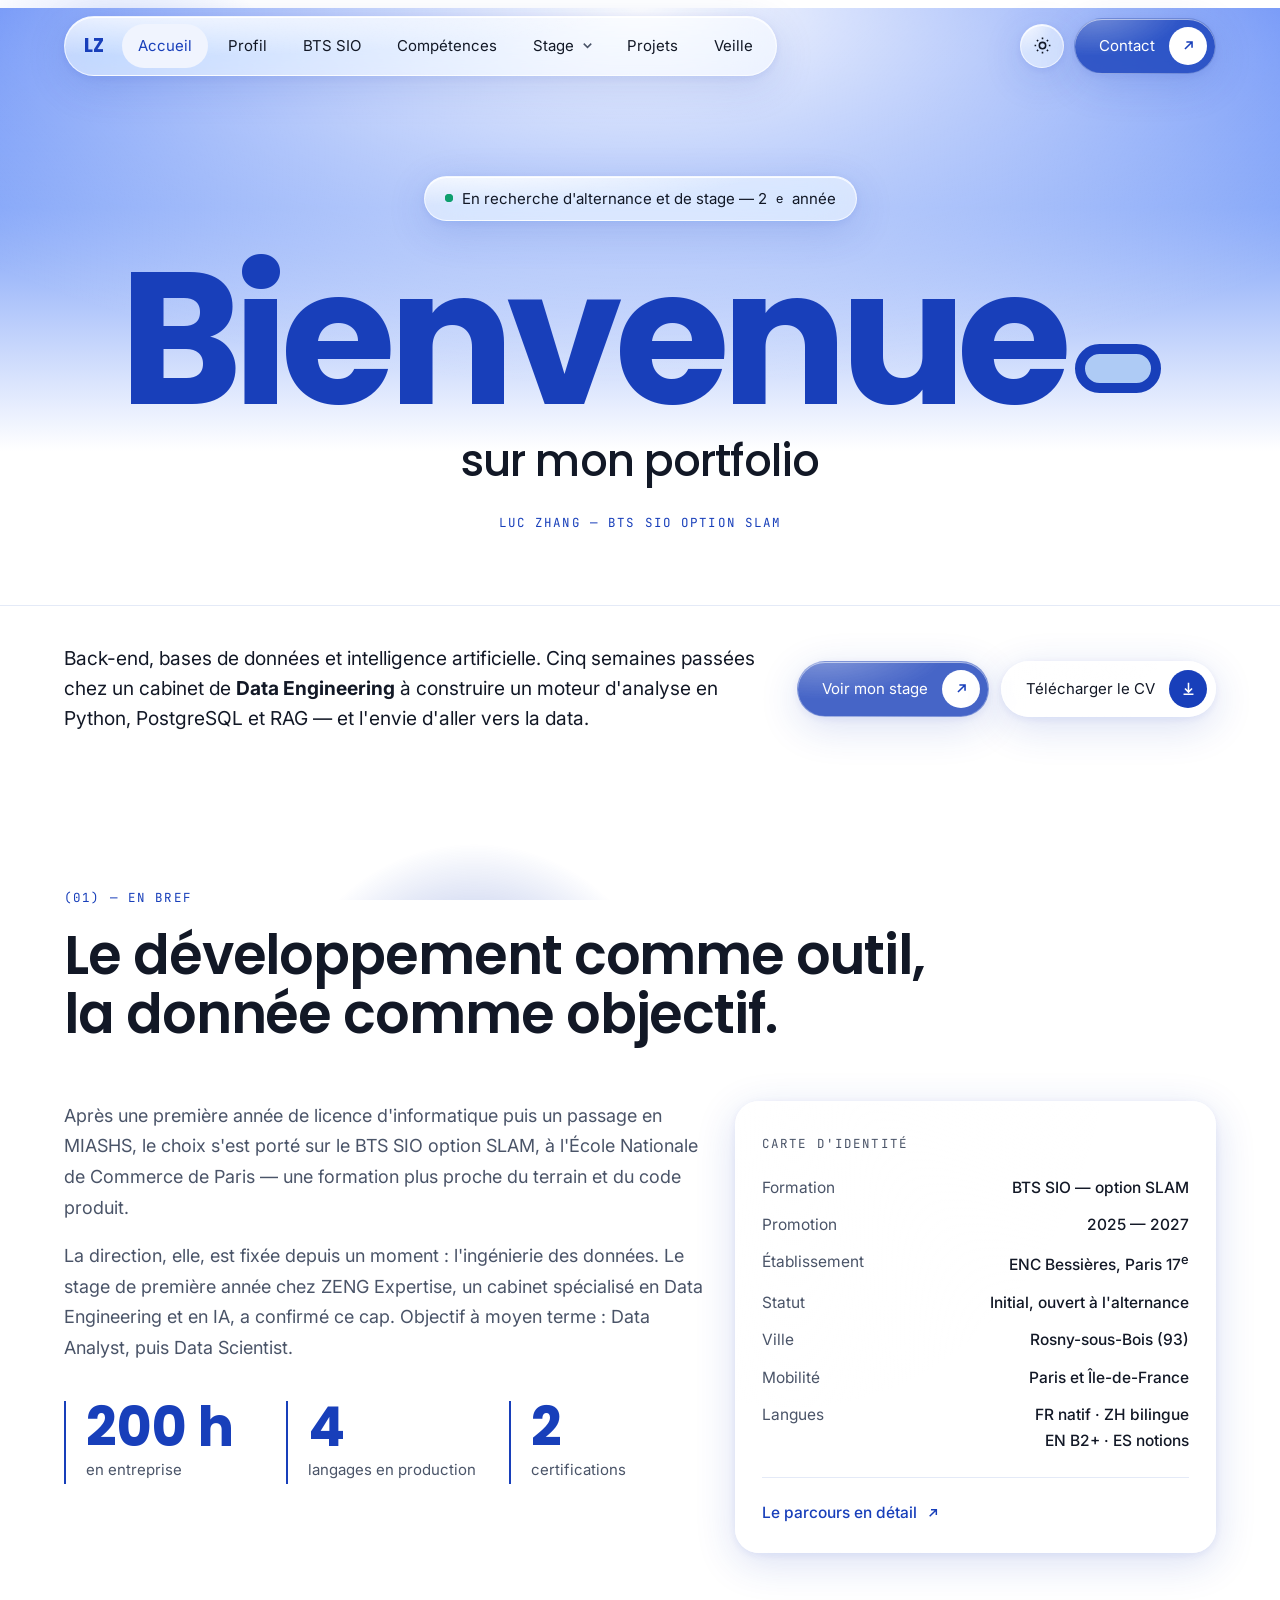
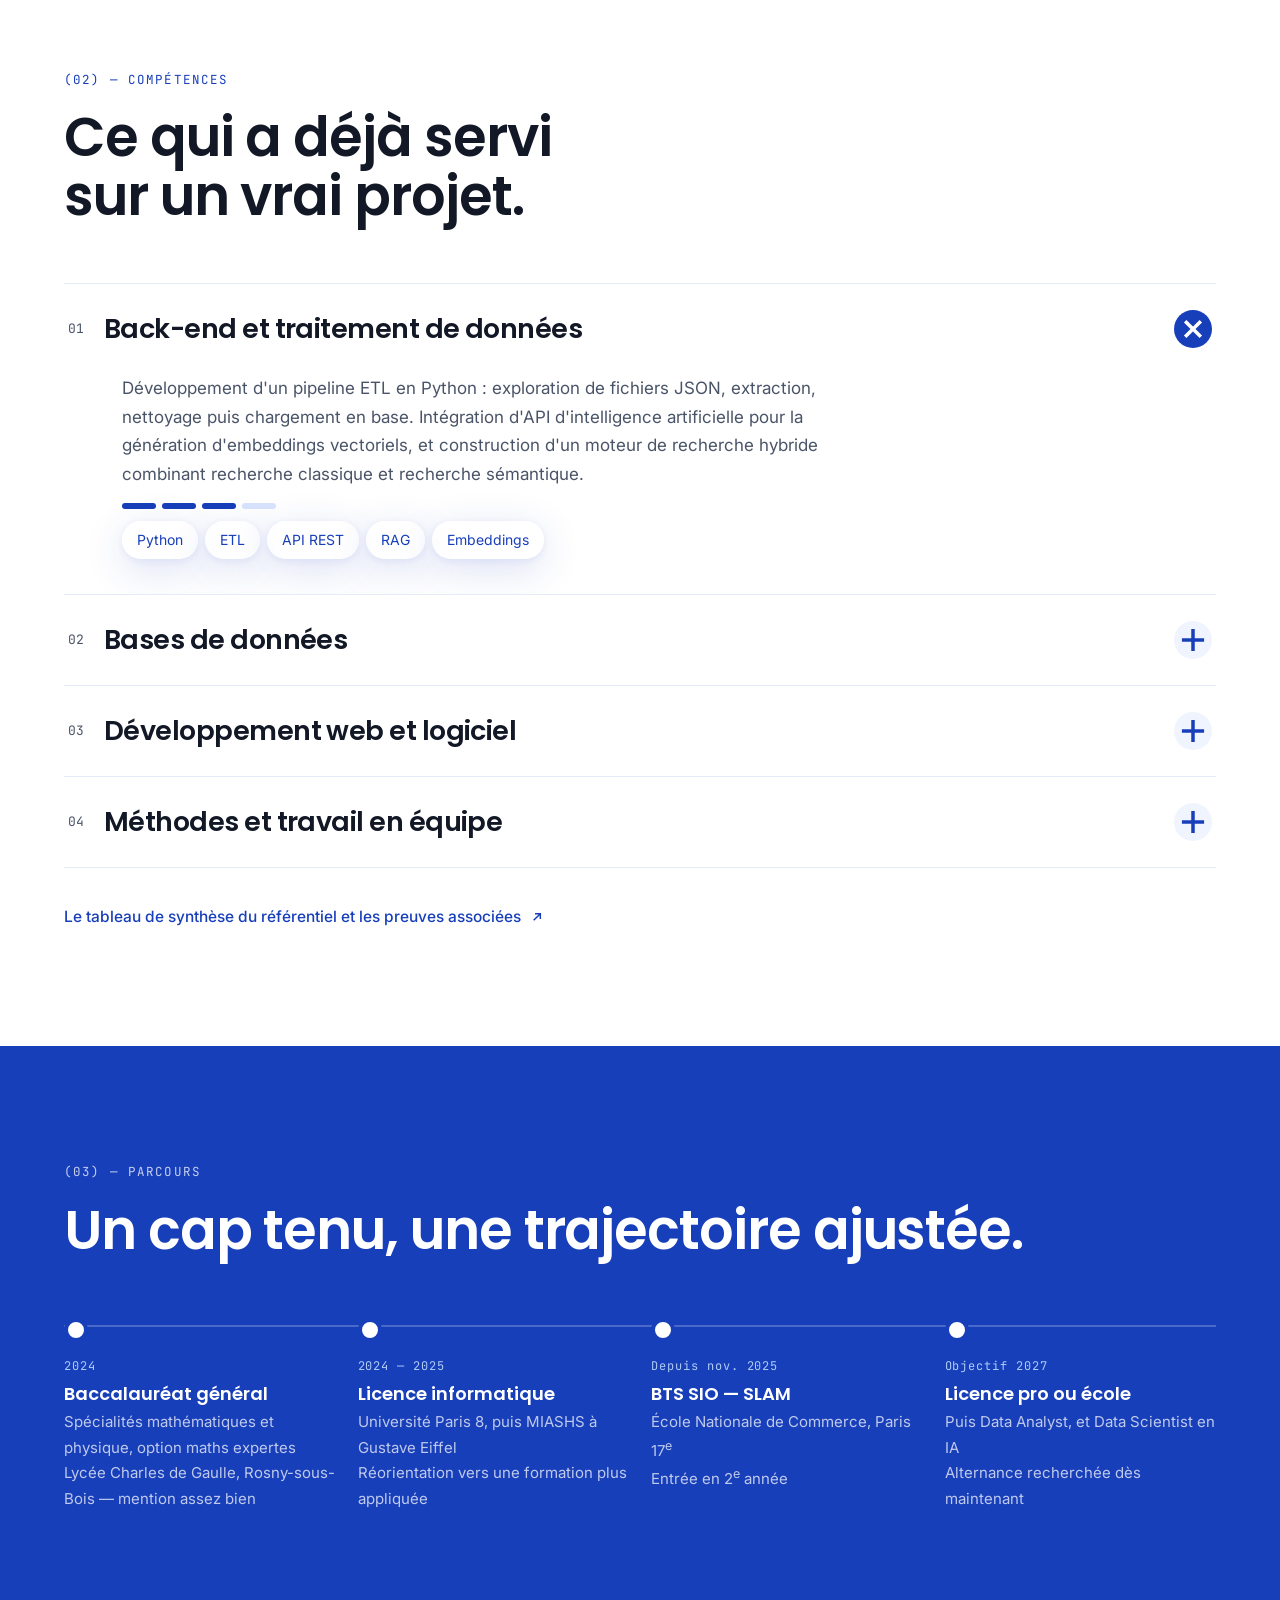
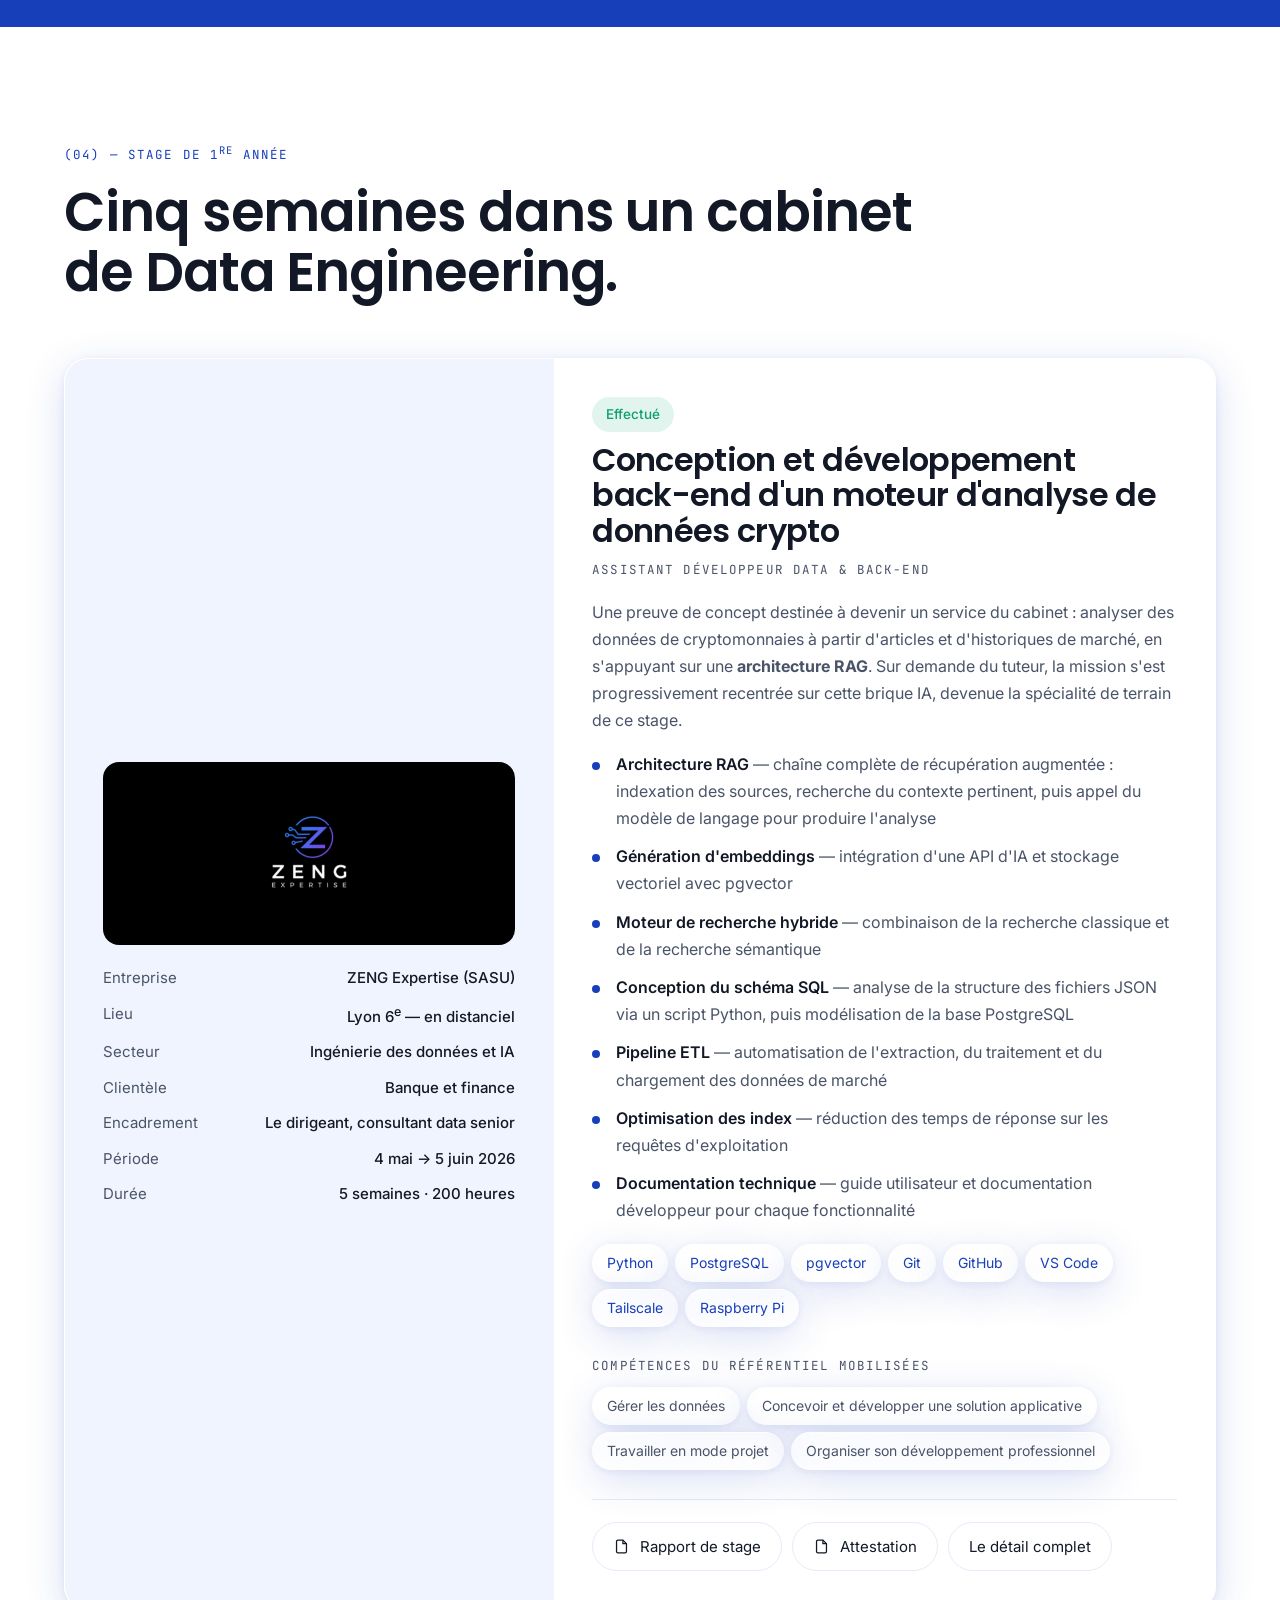
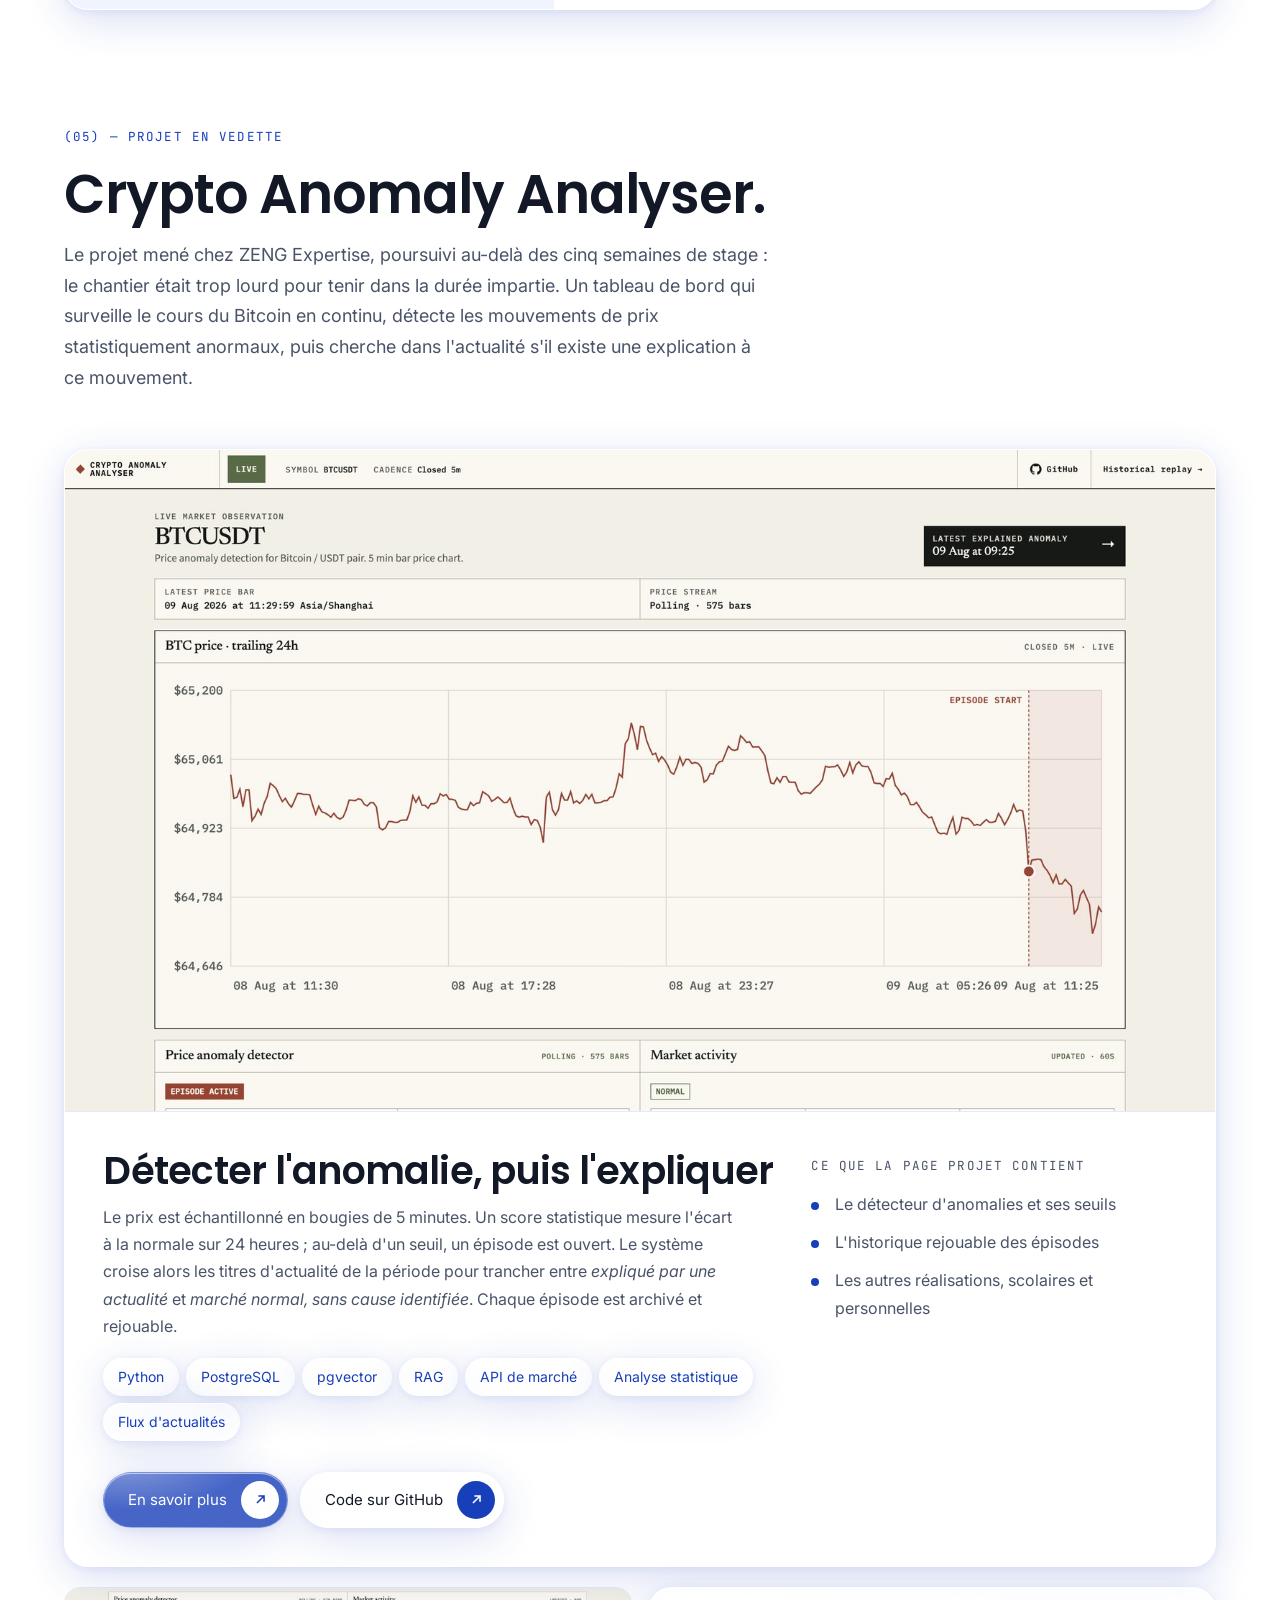
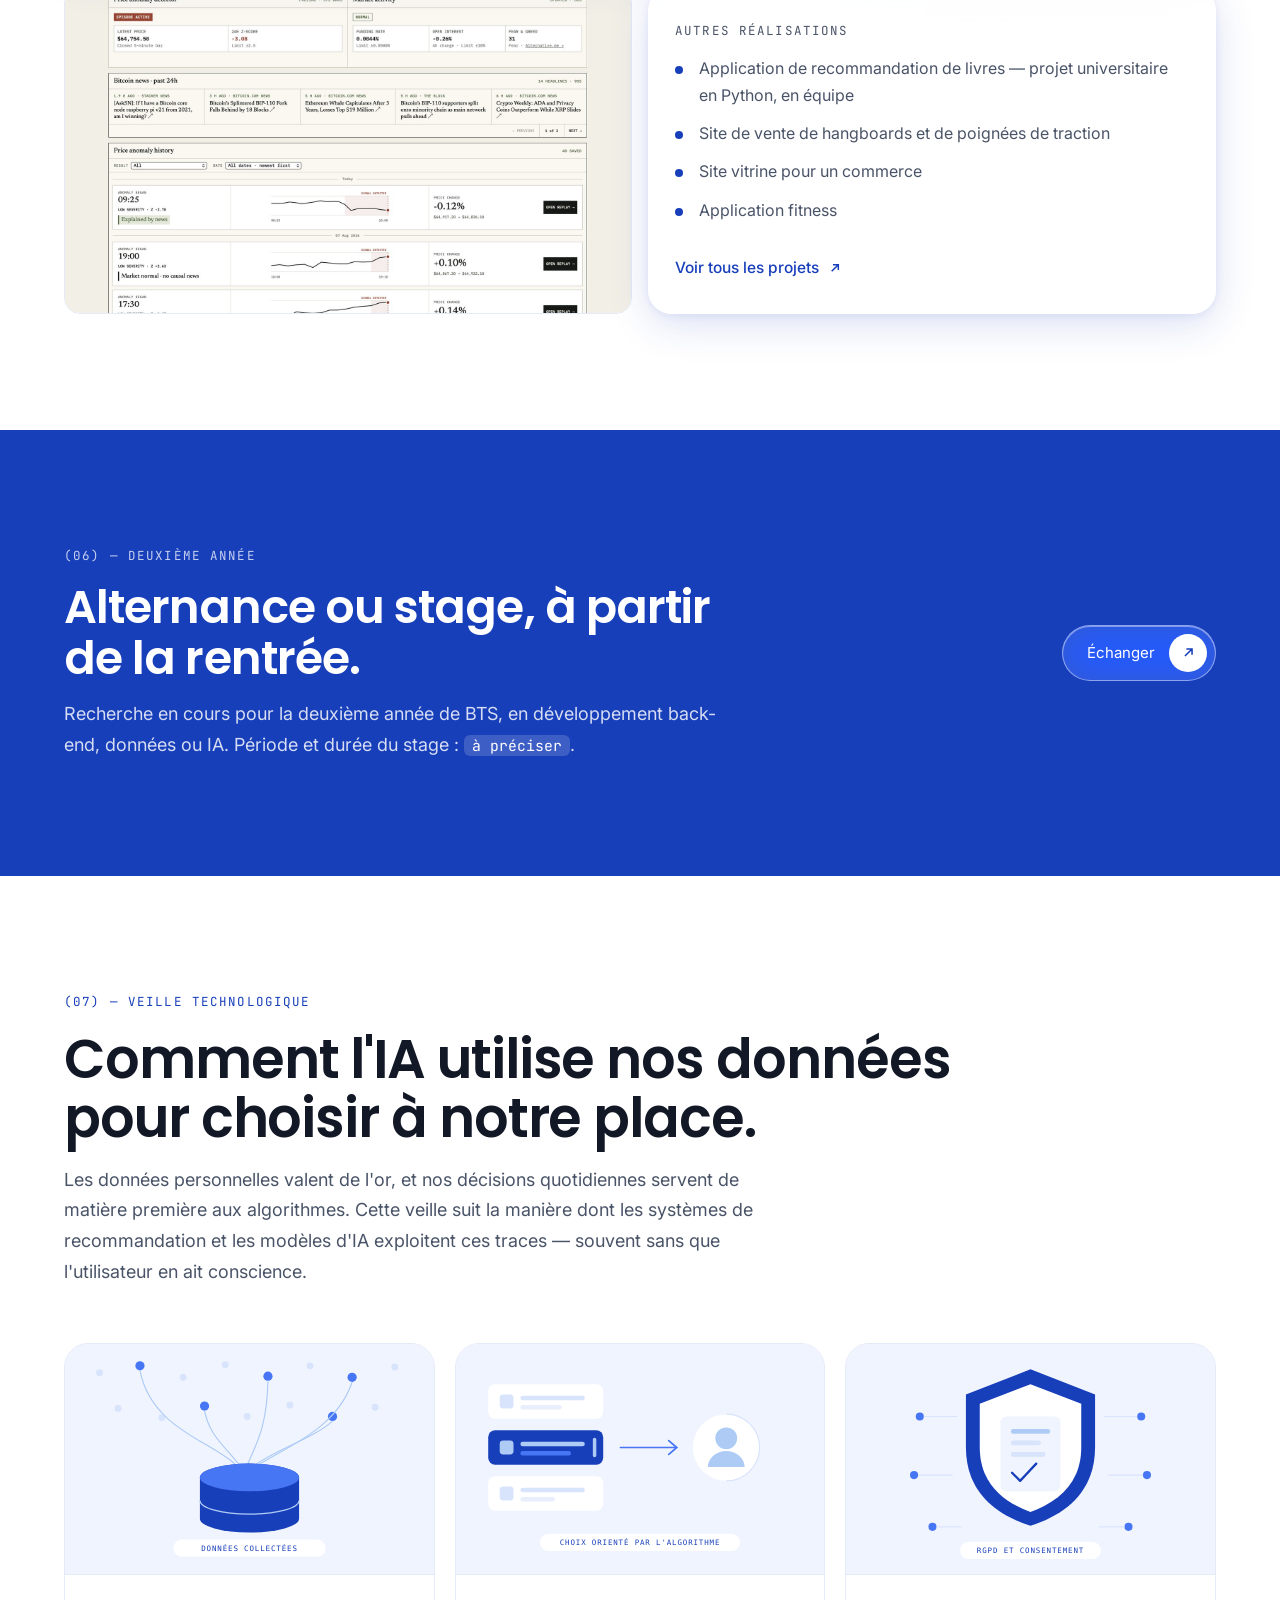
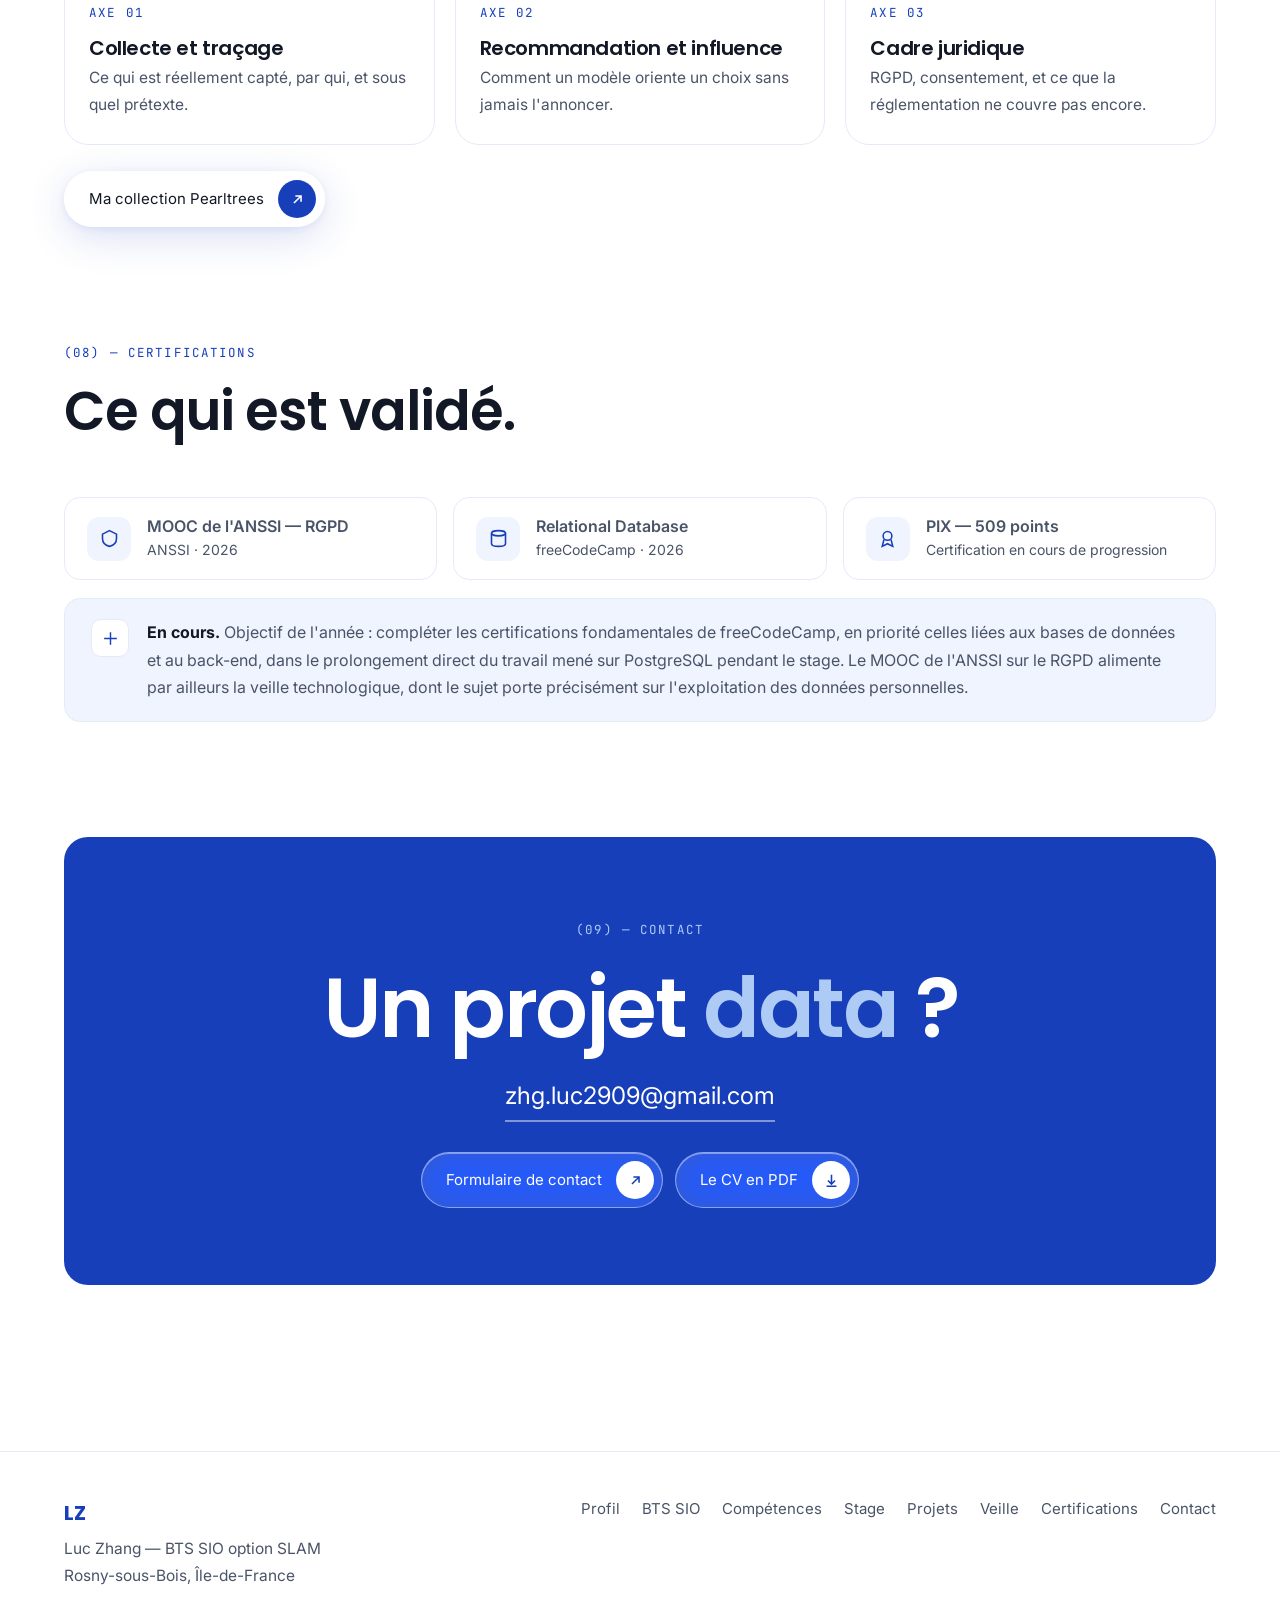
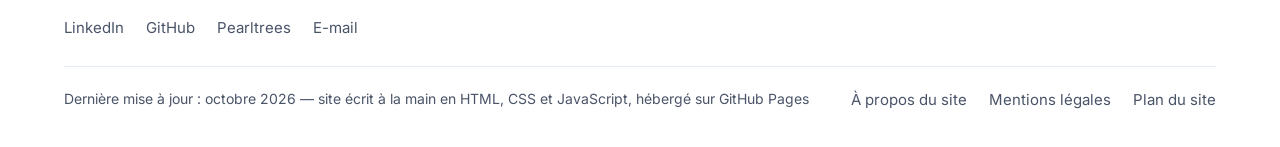
==== commit 3bb0115a: "Met à jour la date du pied de page « août 2026 » devient « octobre 2026 » dans index.html, puis prop" ====
--- a/index.html
+++ b/index.html
@@ -428,7 +428,7 @@
       </nav>
     </div>
     <div class="ft-in ft-bot">
-      <span>Dernière mise à jour : août 2026 — site écrit à la main en HTML, CSS et JavaScript, hébergé sur GitHub Pages</span>
+      <span>Dernière mise à jour : octobre 2026 — site écrit à la main en HTML, CSS et JavaScript, hébergé sur GitHub Pages</span>
       <nav aria-label="Pages annexes">
         <a href="a-propos.html">À propos du site</a>
         <a href="mentions-legales.html">Mentions légales</a>
--- a/assets/css/style.css
+++ b/assets/css/style.css
@@ -15,6 +15,7 @@
   --ease:cubic-bezier(.2,.7,.3,1);
   --glass-bg:rgba(255,255,255,.52); --glass-hi:rgba(255,255,255,.85); --glass-border:rgba(255,255,255,.65);
   --glass-shadow:0 10px 40px rgba(24,63,186,.16),0 2px 10px rgba(24,63,186,.08);
+  --glass-deep:80%; /* part de bleu du bouton .btn-deep : 80 % garde le texte blanc à 4,5:1 minimum sur fond blanc */
   --blob-a:#4776F5; --blob-b:#AECBF5; --blob-c:#183FBA;
 }
 [data-theme="dark"]{
@@ -28,6 +29,7 @@
         linear-gradient(180deg,#1B3A93 0%,#152657 30%,#0B1020 62%);
   --glass-bg:rgba(20,28,54,.46); --glass-hi:rgba(255,255,255,.16); --glass-border:rgba(255,255,255,.13);
   --glass-shadow:0 10px 40px rgba(0,0,0,.5),0 2px 10px rgba(0,0,0,.3);
+  --glass-deep:62%; /* en thème sombre le bleu est clair : le fonçage ferait baisser le contraste */
   --blob-a:#4776F5; --blob-b:#1B3A93; --blob-c:#8FB2F0;
 }
 
@@ -114,6 +116,7 @@
 .card{background:var(--card);border:1px solid var(--line);border-radius:var(--r-lg);padding:26px}
 .grid-3{display:grid;grid-template-columns:repeat(3,1fr);gap:20px}
 .grid-2{display:grid;grid-template-columns:1.15fr .85fr;gap:20px}
+.grid-eq{grid-template-columns:1fr 1fr}
 .grid-4{display:grid;grid-template-columns:repeat(4,1fr);gap:16px}
 .stat{border-left:2px solid var(--deep);padding-left:20px}
 .stat b{display:block;font-family:Poppins,sans-serif;font-weight:700;font-size:clamp(34px,4.2vw,54px);line-height:1;color:var(--deep)}
@@ -239,10 +242,6 @@
   body{font-size:16px}
   .grid-3,.grid-2,.grid-4,.timeline,.certs,.shots{grid-template-columns:1fr}
   .timeline::before{display:none}
-  .navpill .nl{display:none}
-  .burger{display:grid}
-  .navpill.open{position:absolute;top:74px;left:var(--pad);right:var(--pad);flex-direction:column;align-items:stretch;border-radius:var(--r-lg);padding:12px}
-  .navpill.open .nl{display:block}
   .acc-body{padding-left:4px}
   .hdr{position:relative}
   .hero{margin-top:0;padding-top:24px}
@@ -349,7 +348,14 @@
 .sub a:hover span{color:var(--deep)}
 .sub a[aria-current="page"]{background:var(--surf);color:var(--deep)}
 .has-sub:has(a[aria-current="page"]) .nl-main{color:var(--deep);font-weight:500}
-@media (max-width:760px){
+/* menu burger : seuil mesuré. Le menu complet occupe 916 px (barre 705 + boutons 196 + écart 16) ;
+   avec 5 % de marge de chaque côté, il ne tient plus à marges égales sous 1018 px. */
+@media (max-width:1020px){
+  .navpill .nl{display:none}
+  .burger{display:grid}
+  .navpill.open{position:absolute;top:74px;left:var(--pad);right:var(--pad);flex-direction:column;align-items:stretch;border-radius:var(--r-lg);padding:12px}
+  .navpill.open .nl{display:block}
+  .hdr-right{margin-left:auto}
   .has-sub{display:none;flex-direction:column;align-items:stretch;background:transparent}
   .navpill.open .has-sub{display:flex}
   .nl-toggle{display:none}
@@ -428,7 +434,7 @@
     box-shadow:var(--glass-shadow),inset 0 1px 0 var(--glass-hi);
   }
   .btn-deep{
-    background:radial-gradient(120% 160% at 12% -20%,rgba(255,255,255,.35),rgba(255,255,255,0) 55%),color-mix(in srgb,var(--deep) 62%,transparent);
+    background:radial-gradient(120% 160% at 12% -20%,rgba(255,255,255,.35),rgba(255,255,255,0) 55%),color-mix(in srgb,var(--deep) var(--glass-deep),transparent);
     backdrop-filter:blur(18px) saturate(170%);
     -webkit-backdrop-filter:blur(18px) saturate(170%);
     border:1px solid rgba(255,255,255,.3);
@@ -449,13 +455,3 @@
     box-shadow:inset 0 1px 0 rgba(255,255,255,.4);
   }
 }
-
-/* ============================================================
-   15. JUSTIFICATIFS DE CERTIFICATION
-   cadre d'image cliquable, ouvert en grand dans un nouvel onglet
-   ============================================================ */
-.certimg{display:block;border:1px solid var(--line);border-radius:var(--r);overflow:hidden;background:var(--card);transition:transform .35s var(--ease),border-color .35s}
-a.certimg:hover{transform:translateY(-3px);border-color:var(--deep)}
-.certimg img{width:100%;height:auto}
-.certimg-vide{display:grid;place-items:center;aspect-ratio:4/3;padding:20px;text-align:center;border-style:dashed}
-.certcap{font-size:15px;color:var(--sec);text-align:center}
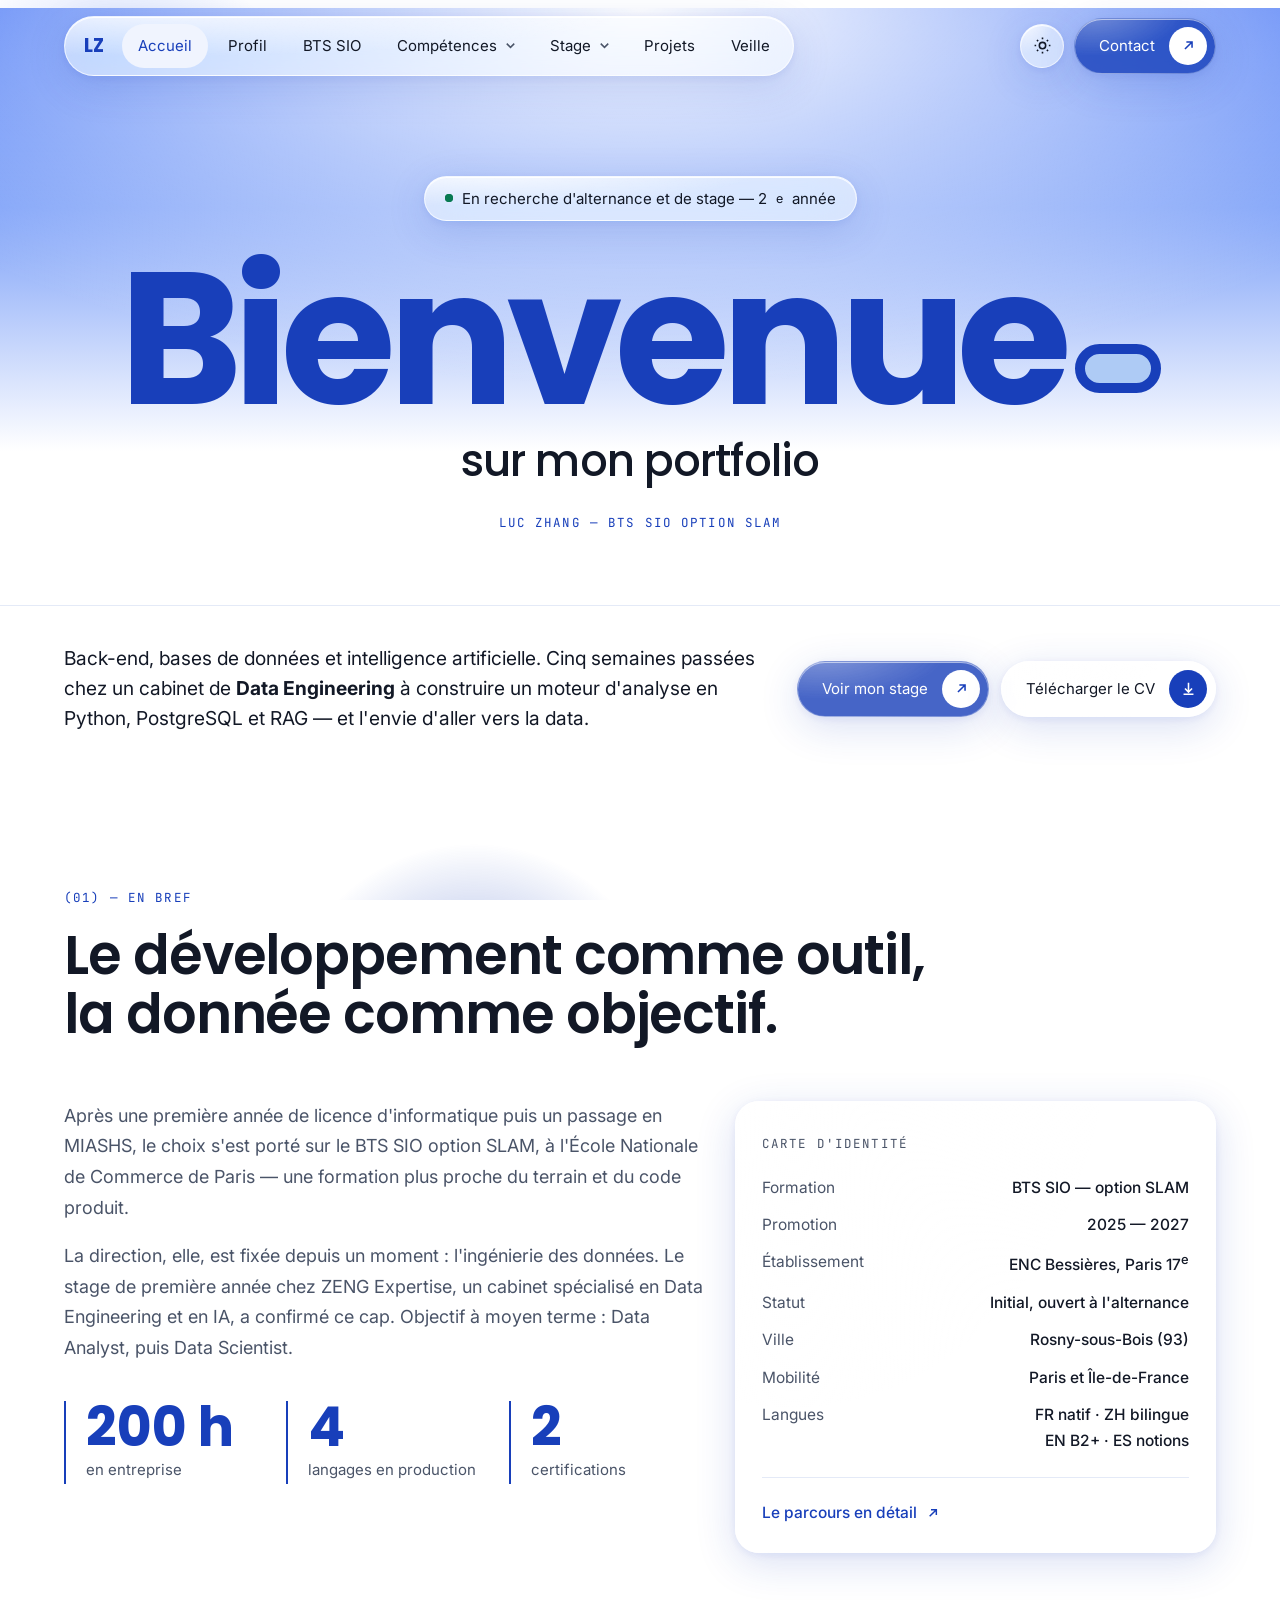
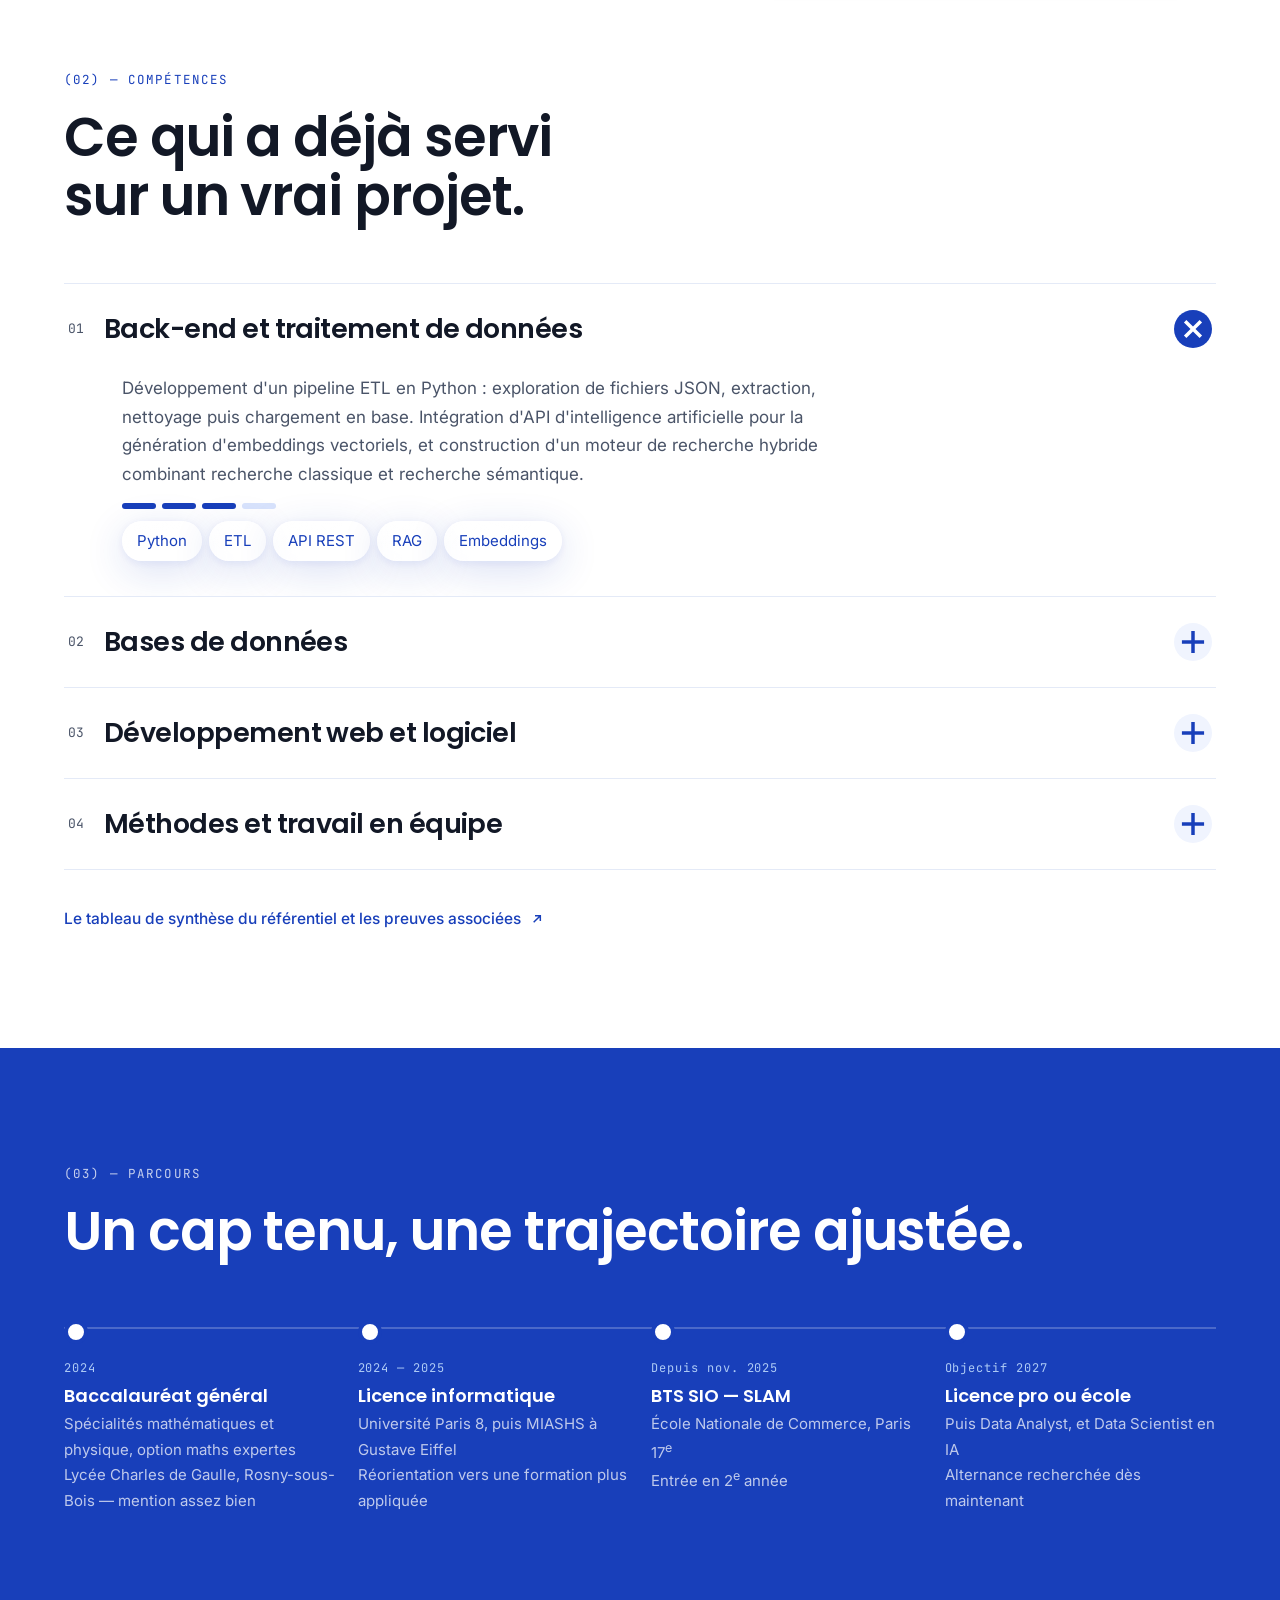
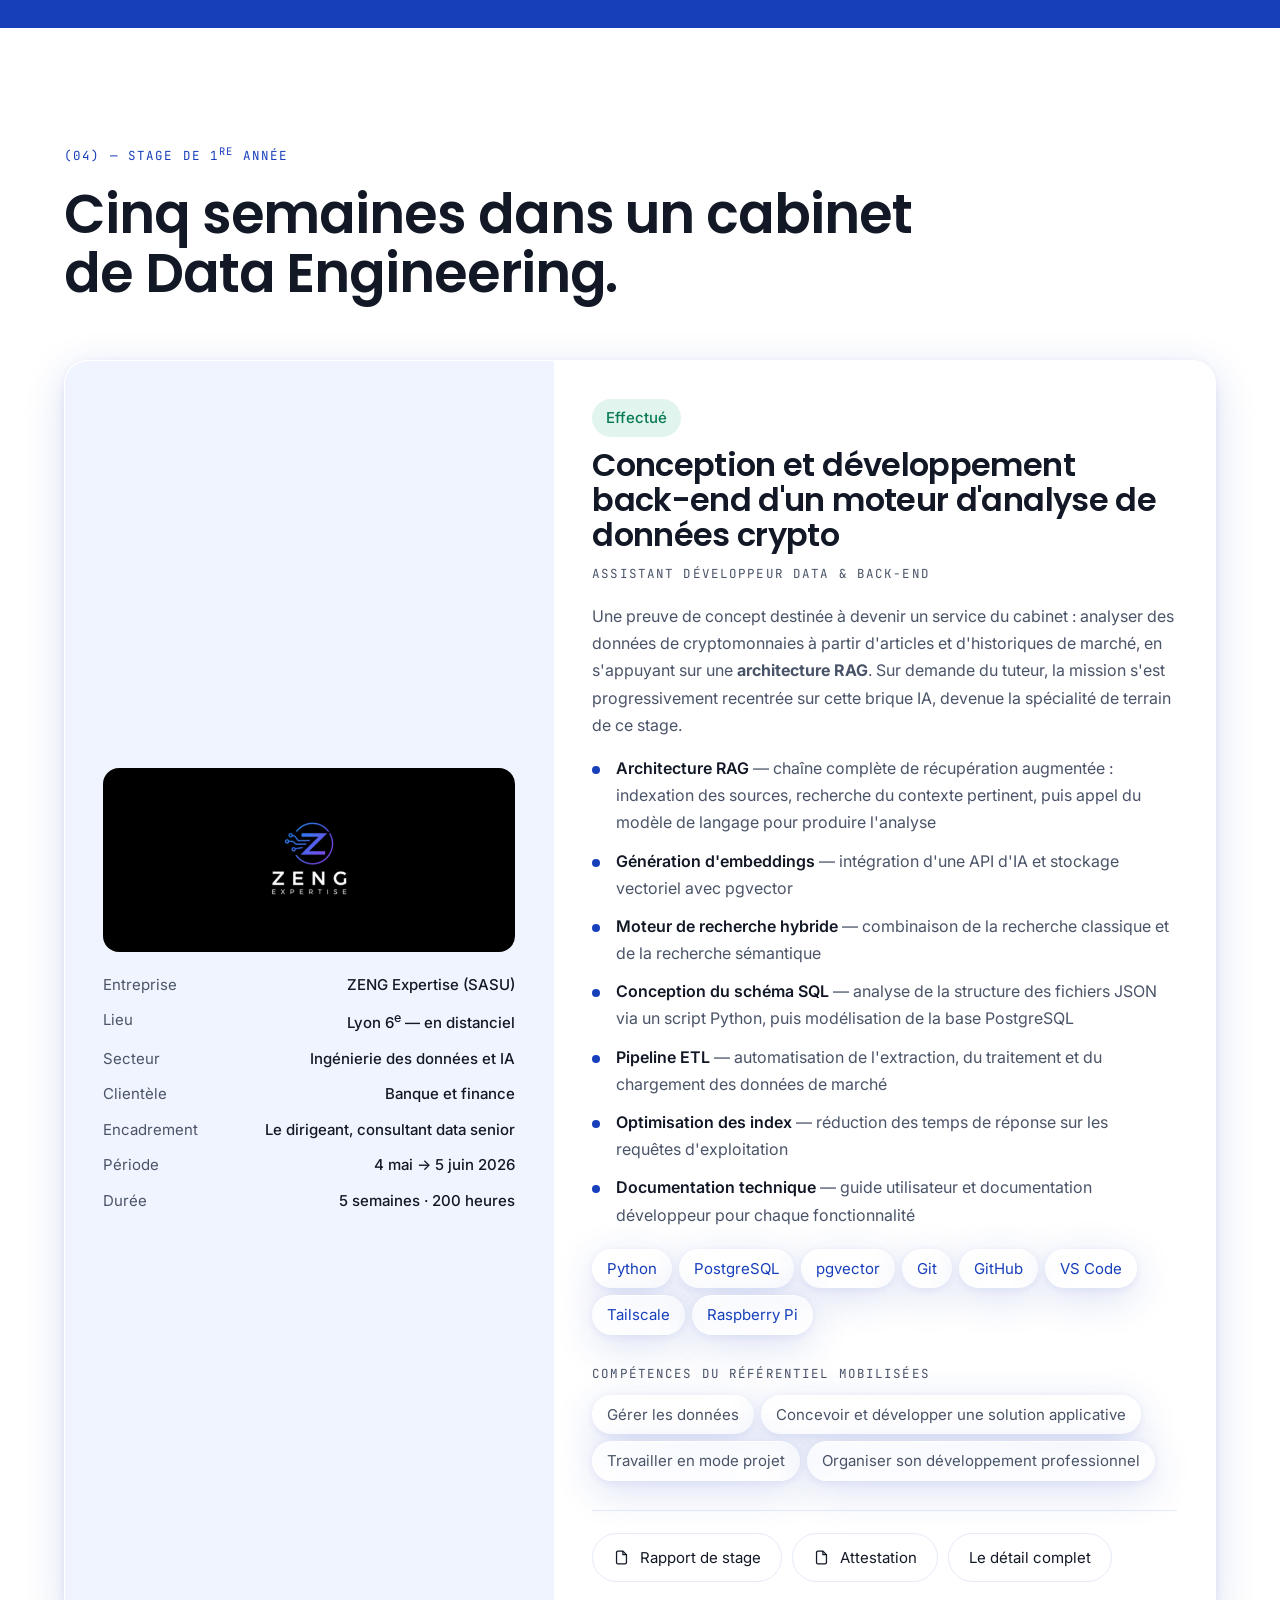
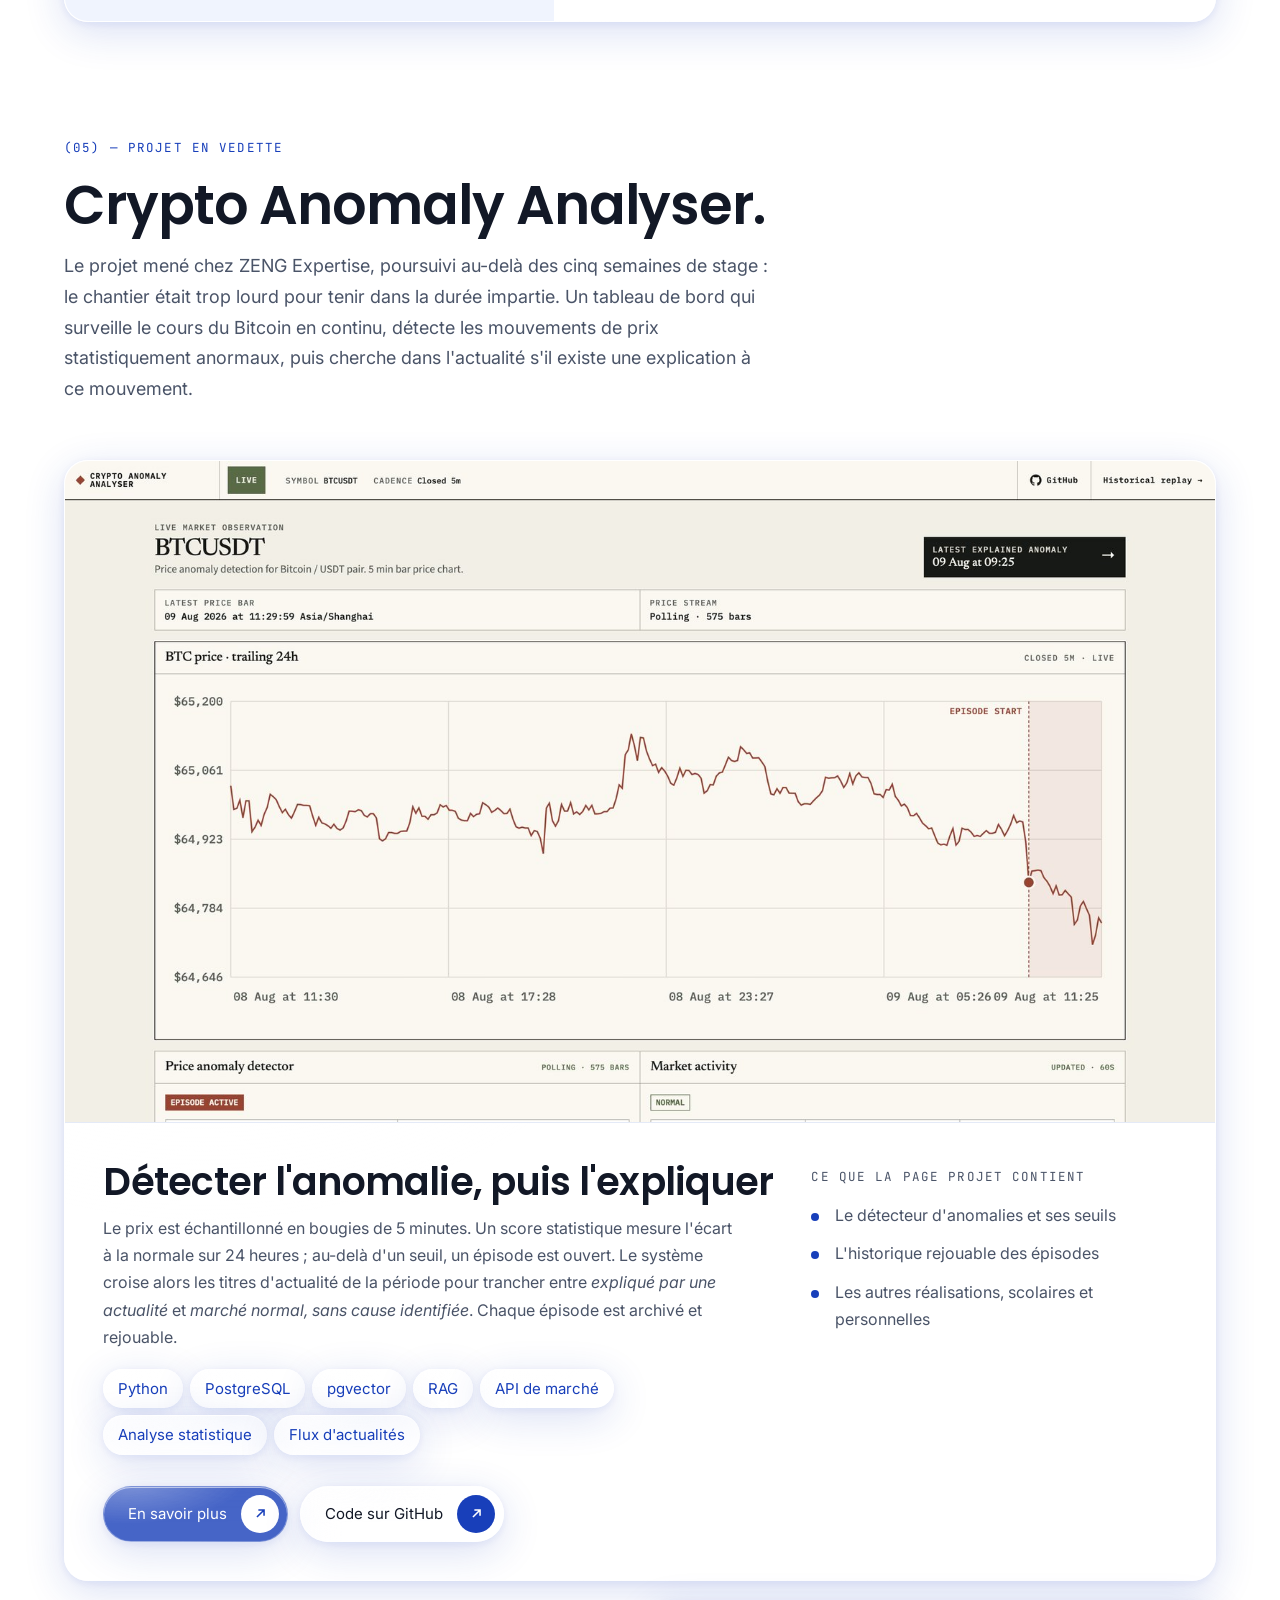
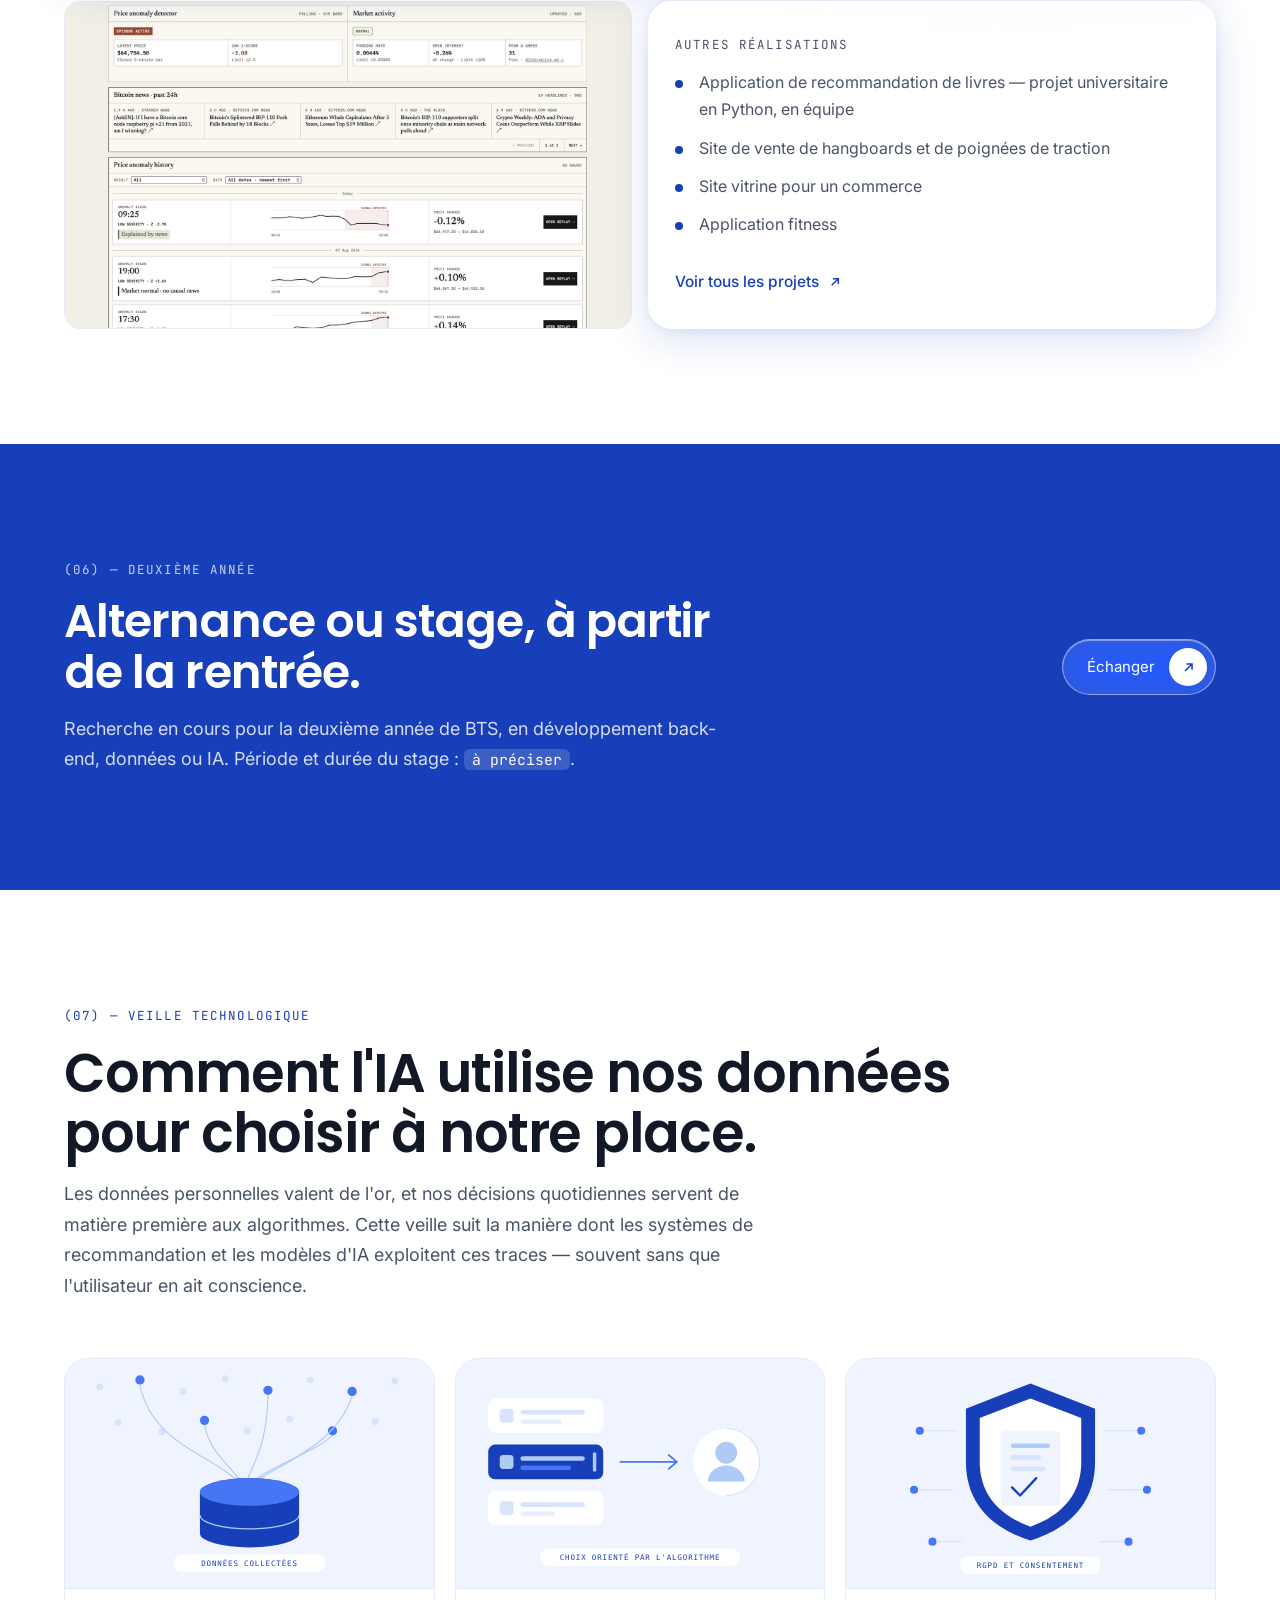
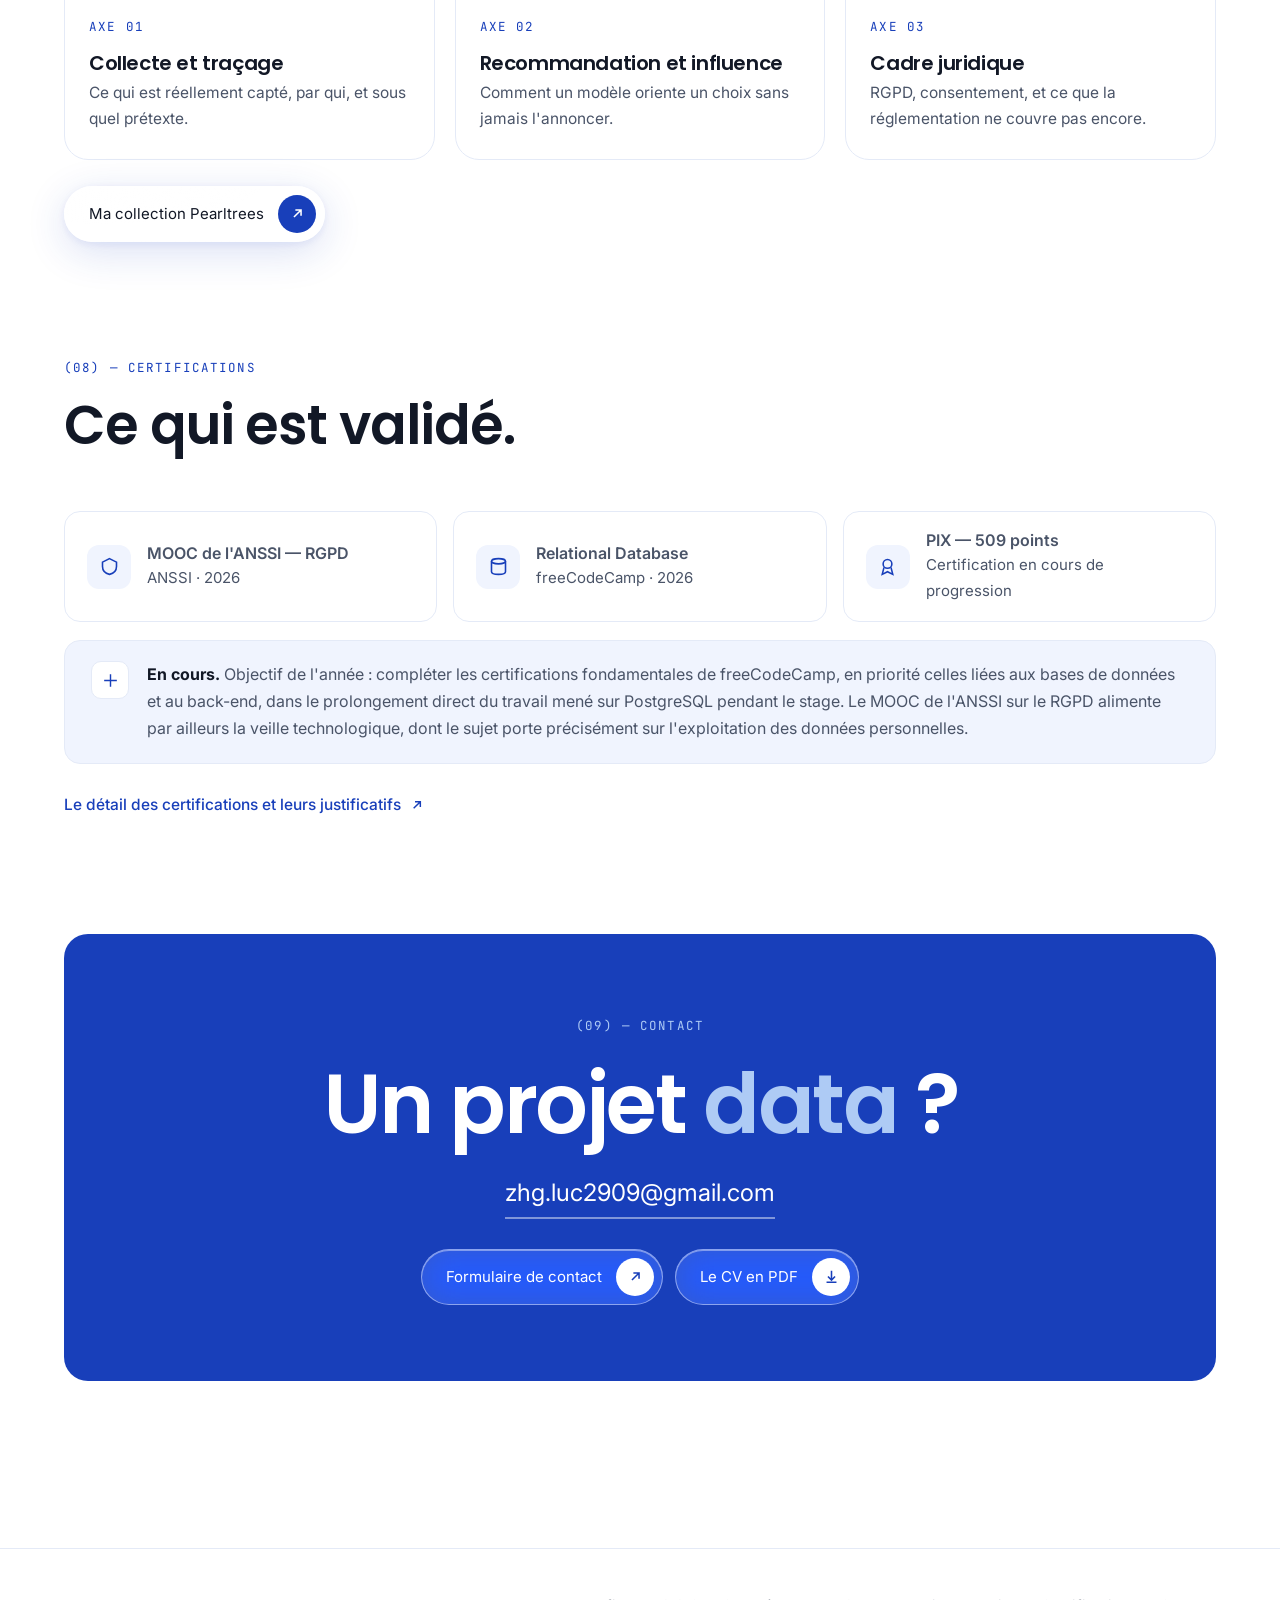
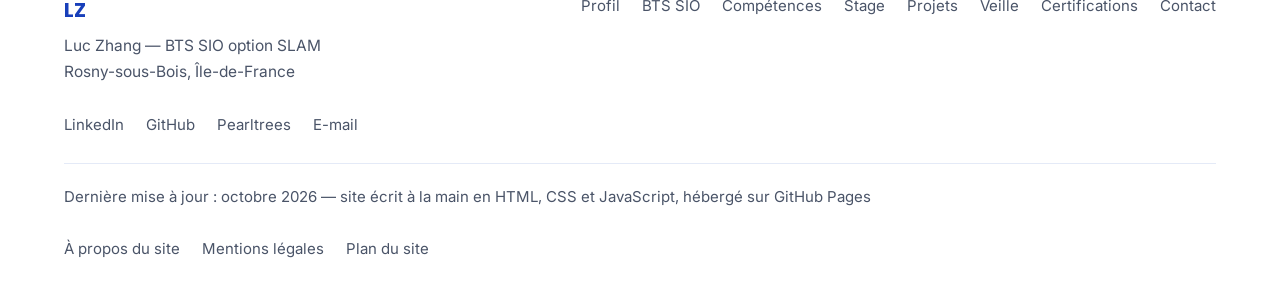
==== commit 550e9bcc: "Ajoute Certifications au menu, sous Compétences « Compétences » devient un sous-menu (comme « Stage " ====
--- a/index.html
+++ b/index.html
@@ -26,7 +26,16 @@
       <a class="nl" href="#top" aria-current="page">Accueil</a>
       <a class="nl" href="profil.html">Profil</a>
       <a class="nl" href="bts-sio.html">BTS SIO</a>
-      <a class="nl" href="competences.html">Compétences</a>
+      <div class="has-sub">
+        <a class="nl nl-main" href="competences.html">Compétences</a>
+        <button class="nl-toggle" aria-expanded="false" aria-label="Ouvrir le sous-menu Compétences">
+          <svg viewBox="0 0 24 24" fill="none" stroke="currentColor" stroke-width="2.4"><path d="M6 9l6 6 6-6"/></svg>
+        </button>
+        <div class="sub">
+          <a href="competences.html">Référentiel<span>Les compétences et leurs preuves</span></a>
+          <a href="certifications.html">Certifications<span>ANSSI, freeCodeCamp, PIX</span></a>
+        </div>
+      </div>
       <div class="has-sub">
         <a class="nl nl-main" href="stage-1.html">Stage</a>
         <button class="nl-toggle" aria-expanded="false" aria-label="Ouvrir le sous-menu Stage">
@@ -382,6 +391,10 @@
     <span class="sq"><svg viewBox="0 0 24 24" fill="none" stroke="currentColor" stroke-width="1.8" style="width:19px;height:19px"><path d="M12 4v16M4 12h16"/></svg></span>
     <p><b>En cours.</b> Objectif de l'année : compléter les certifications fondamentales de freeCodeCamp, en priorité celles liées aux bases de données et au back-end, dans le prolongement direct du travail mené sur PostgreSQL pendant le stage. Le MOOC de l'ANSSI sur le RGPD alimente par ailleurs la veille technologique, dont le sujet porte précisément sur l'exploitation des données personnelles.</p>
   </div>
+  <div class="rv" style="margin-top:26px">
+    <a class="link" href="certifications.html">Le détail des certifications et leurs justificatifs
+      <svg viewBox="0 0 24 24" fill="none" stroke="currentColor" stroke-width="2.2"><path d="M7 17L17 7M9 7h8v8"/></svg></a>
+  </div>
 </section>
 
 <!-- ================= 10 · CTA FINAL ================= -->
--- a/assets/css/style.css
+++ b/assets/css/style.css
@@ -5,8 +5,8 @@
   --deep:#183FBA; --vivid:#4776F5; --pale:#AECBF5; --faint:#D8E3FC;
   --surf:#F0F4FE; --page:#FFFFFF; --card:#FFFFFF;
   --ink:#121826; --sec:#4A5468; --line:#E4EAF7;
-  --ok:#0E9F6E; --ok-bg:#E1F5EE;
-  --wait:#B45309; --wait-bg:#FAEEDA;
+  --ok:#087A52; --ok-bg:#E1F5EE;
+  --wait:#A64C08; --wait-bg:#FAEEDA;
   --todo:#7A3FBF; --todo-bg:#F1EAFB;
   --sky:radial-gradient(120% 85% at 50% 0%,#FFFFFF 0%,rgba(255,255,255,0) 58%),
         linear-gradient(180deg,#4776F5 0%,#7CA0F8 26%,#FFFFFF 58%);
@@ -124,9 +124,9 @@
 .idcard dl{display:grid;grid-template-columns:auto 1fr;gap:11px 16px;margin:0;font-size:15.5px}
 .idcard dt{color:var(--sec)}
 .idcard dd{margin:0;text-align:right;font-weight:500}
-.chip{display:inline-block;background:var(--surf);color:var(--deep);border-radius:999px;padding:7px 15px;font-size:14px;margin:0 7px 7px 0}
+.chip{display:inline-block;background:var(--surf);color:var(--deep);border-radius:999px;padding:7px 15px;font-size:15px;margin:0 7px 7px 0}
 .chip-n{background:var(--surf);color:var(--sec)}
-.badge{display:inline-flex;align-items:center;gap:7px;border-radius:999px;padding:6px 14px;font-size:13.5px;font-weight:500}
+.badge{display:inline-flex;align-items:center;gap:7px;border-radius:999px;padding:6px 14px;font-size:15px;font-weight:500}
 .badge-ok{background:var(--ok-bg);color:var(--ok)}
 .badge-wait{background:var(--wait-bg);color:var(--wait)}
 
@@ -152,7 +152,7 @@
 .band .lead{color:rgba(255,255,255,.82)}
 .band .mono{color:rgba(255,255,255,.75)}
 .band h2{color:#fff}
-[data-theme="dark"] .band{background:#152A63}
+[data-theme="dark"] .band,[data-theme="dark"] .cta{background:#152A63}
 
 /* frise */
 .timeline{display:grid;grid-template-columns:repeat(4,1fr);gap:22px;position:relative;margin-top:14px}
@@ -208,7 +208,7 @@
 .cert{display:flex;align-items:center;gap:16px;border:1px solid var(--line);border-radius:var(--r);padding:18px 22px;background:var(--card)}
 .cert .sq{width:44px;height:44px;border-radius:12px;background:var(--surf);color:var(--deep);display:grid;place-items:center;flex:none}
 .cert b{display:block;font-size:16px;font-weight:600;line-height:1.35}
-.cert span{font-size:14px;color:var(--sec)}
+.cert span{font-size:15px;color:var(--sec)}
 
 /* CTA final */
 .cta{background:var(--deep);color:#fff;border-radius:var(--r-lg);padding:clamp(38px,6vw,84px);text-align:center}
@@ -222,7 +222,7 @@
 .ft nav{display:flex;gap:22px;flex-wrap:wrap}
 .ft a{color:var(--sec);text-decoration:none;font-size:15px}
 .ft a:hover{color:var(--deep)}
-.ft-bot{margin-top:26px;padding-top:20px;border-top:1px solid var(--line);font-size:14px;color:var(--sec)}
+.ft-bot{margin-top:26px;padding-top:20px;border-top:1px solid var(--line);font-size:15px;color:var(--sec)}
 
 /* ============================================================
    7. ANIMATIONS
@@ -257,17 +257,17 @@
    ============================================================ */
 .pagehead{position:relative;background:var(--sky);margin-top:-84px;padding:104px 0 clamp(38px,5vw,72px);overflow:hidden}
 .pagehead .wrap{position:relative;z-index:1}
-.bread{color:var(--deep)}
+.bread{color:var(--ink)}
 .bread a{text-decoration:none}
 .bread a:hover{text-decoration:underline}
 .pagehead h1{font-size:clamp(38px,7vw,92px);color:var(--deep);letter-spacing:-.035em;margin:16px 0 0;font-weight:700}
 .pagehead .sub{margin-top:16px;font-size:clamp(17px,1.7vw,22px);color:var(--ink);max-width:64ch}
 .pagehead .meta{display:flex;gap:10px;flex-wrap:wrap;margin-top:24px}
-.pagehead .meta span{background:var(--card);border:1px solid var(--line);border-radius:999px;padding:8px 18px;font-size:14.5px}
+.pagehead .meta span{background:var(--card);border:1px solid var(--line);border-radius:999px;padding:8px 18px;font-size:15px}
 
 /* tableaux */
 .tbl{width:100%;border-collapse:separate;border-spacing:0;border:1px solid var(--line);border-radius:var(--r);overflow:hidden;font-size:16px}
-.tbl caption{text-align:left;color:var(--sec);font-size:14px;padding-bottom:12px}
+.tbl caption{text-align:left;color:var(--sec);font-size:15px;padding-bottom:12px}
 .tbl th{background:var(--surf);text-align:left;font-family:'JetBrains Mono',monospace;text-transform:uppercase;letter-spacing:.08em;font-size:12px;font-weight:500;color:var(--ink);padding:15px 18px;white-space:nowrap}
 .tbl td{padding:15px 18px;border-top:1px solid var(--line);vertical-align:middle;color:var(--ink)}
 .tbl td.sec{color:var(--sec);font-size:15.5px}
@@ -298,7 +298,7 @@
 .gal{display:grid;grid-template-columns:1fr 1fr;gap:18px}
 .gal figure{margin:0;border:1px solid var(--line);border-radius:var(--r-lg);overflow:hidden;background:var(--card)}
 .gal img{width:100%}
-.gal figcaption{padding:15px 20px;font-size:14.5px;color:var(--sec);border-top:1px solid var(--line)}
+.gal figcaption{padding:15px 20px;font-size:15px;color:var(--sec);border-top:1px solid var(--line)}
 @media (max-width:860px){.gal{grid-template-columns:1fr}}
 
 /* ============================================================
@@ -306,6 +306,7 @@
    ============================================================ */
 .tag{display:inline-block;border-radius:6px;padding:4px 10px;font-family:'JetBrains Mono',monospace;font-size:11.5px;letter-spacing:.06em;text-transform:uppercase;white-space:nowrap}
 .tag-slam{background:var(--deep);color:#fff}
+[data-theme="dark"] .tag-slam{color:var(--page)}
 .tag-commun{background:var(--surf);color:var(--deep);border:1px solid var(--faint)}
 .lvl{display:flex;align-items:center;gap:12px;white-space:nowrap}
 .lvl b{font-size:15px;font-weight:500;color:var(--ink)}
@@ -324,7 +325,7 @@
 .prj .top{display:flex;justify-content:space-between;align-items:center;gap:12px}
 .prj h3{font-size:20px}
 .prj p{font-size:15.5px;color:var(--sec);flex:1}
-.prj .foot{display:flex;justify-content:space-between;align-items:center;gap:12px;padding-top:14px;border-top:1px solid var(--line);font-size:14.5px;color:var(--sec)}
+.prj .foot{display:flex;justify-content:space-between;align-items:center;gap:12px;padding-top:14px;border-top:1px solid var(--line);font-size:15px;color:var(--sec)}
 @media (max-width:1000px){.prj-grid{grid-template-columns:1fr 1fr}}
 @media (max-width:760px){.prj-grid{grid-template-columns:1fr}}
 
@@ -343,14 +344,15 @@
 .sub::before{content:"";position:absolute;top:-14px;left:0;right:0;height:14px}
 .has-sub:hover .sub,.has-sub.open .sub{opacity:1;visibility:visible;transform:none}
 .sub a{display:block;padding:11px 15px;border-radius:12px;text-decoration:none;font-size:15.5px;color:var(--ink);transition:background .2s,color .2s}
-.sub a span{display:block;font-size:13.5px;color:var(--sec);margin-top:2px}
+.sub a span{display:block;font-size:15px;color:var(--sec);margin-top:2px}
 .sub a:hover{background:var(--surf);color:var(--deep)}
 .sub a:hover span{color:var(--deep)}
 .sub a[aria-current="page"]{background:var(--surf);color:var(--deep)}
 .has-sub:has(a[aria-current="page"]) .nl-main{color:var(--deep);font-weight:500}
-/* menu burger : seuil mesuré. Le menu complet occupe 916 px (barre 705 + boutons 196 + écart 16) ;
-   avec 5 % de marge de chaque côté, il ne tient plus à marges égales sous 1018 px. */
-@media (max-width:1020px){
+/* menu burger : seuil mesuré. Le menu complet occupe 934 px (barre 722 + boutons 196 + écart 16) ;
+   avec 5 % de marge de chaque côté, il ne tient plus à marges égales sous 1037 px.
+   À recalculer si une entrée est ajoutée au menu : (barre + boutons + 16) / 0,9. */
+@media (max-width:1040px){
   .navpill .nl{display:none}
   .burger{display:grid}
   .navpill.open{position:absolute;top:74px;left:var(--pad);right:var(--pad);flex-direction:column;align-items:stretch;border-radius:var(--r-lg);padding:12px}
@@ -381,7 +383,7 @@
 .field input:focus,.field select:focus,.field textarea:focus{border-color:var(--deep);background:var(--card);outline:none}
 .field textarea{min-height:160px;resize:vertical;line-height:1.6}
 .field.invalide input,.field.invalide select,.field.invalide textarea{border-color:#C0392B}
-.field-err{display:none;color:#B42318;font-size:14.5px;margin-top:7px}
+.field-err{display:none;color:#B42318;font-size:15px;margin-top:7px}
 .field.invalide .field-err{display:block}
 [data-theme="dark"] .field-err{color:#F08F8F}
 .select-wrap{position:relative}
@@ -455,3 +457,13 @@
     box-shadow:inset 0 1px 0 rgba(255,255,255,.4);
   }
 }
+
+/* ============================================================
+   15. JUSTIFICATIFS DE CERTIFICATION
+   cadre d'image cliquable, ouvert en grand dans un nouvel onglet
+   ============================================================ */
+.certimg{display:block;border:1px solid var(--line);border-radius:var(--r);overflow:hidden;background:var(--card);transition:transform .35s var(--ease),border-color .35s}
+a.certimg:hover{transform:translateY(-3px);border-color:var(--deep)}
+.certimg img{width:100%;height:auto}
+.certimg-vide{display:grid;place-items:center;aspect-ratio:4/3;padding:20px;text-align:center;border-style:dashed}
+.certcap{font-size:15px;color:var(--sec);text-align:center}
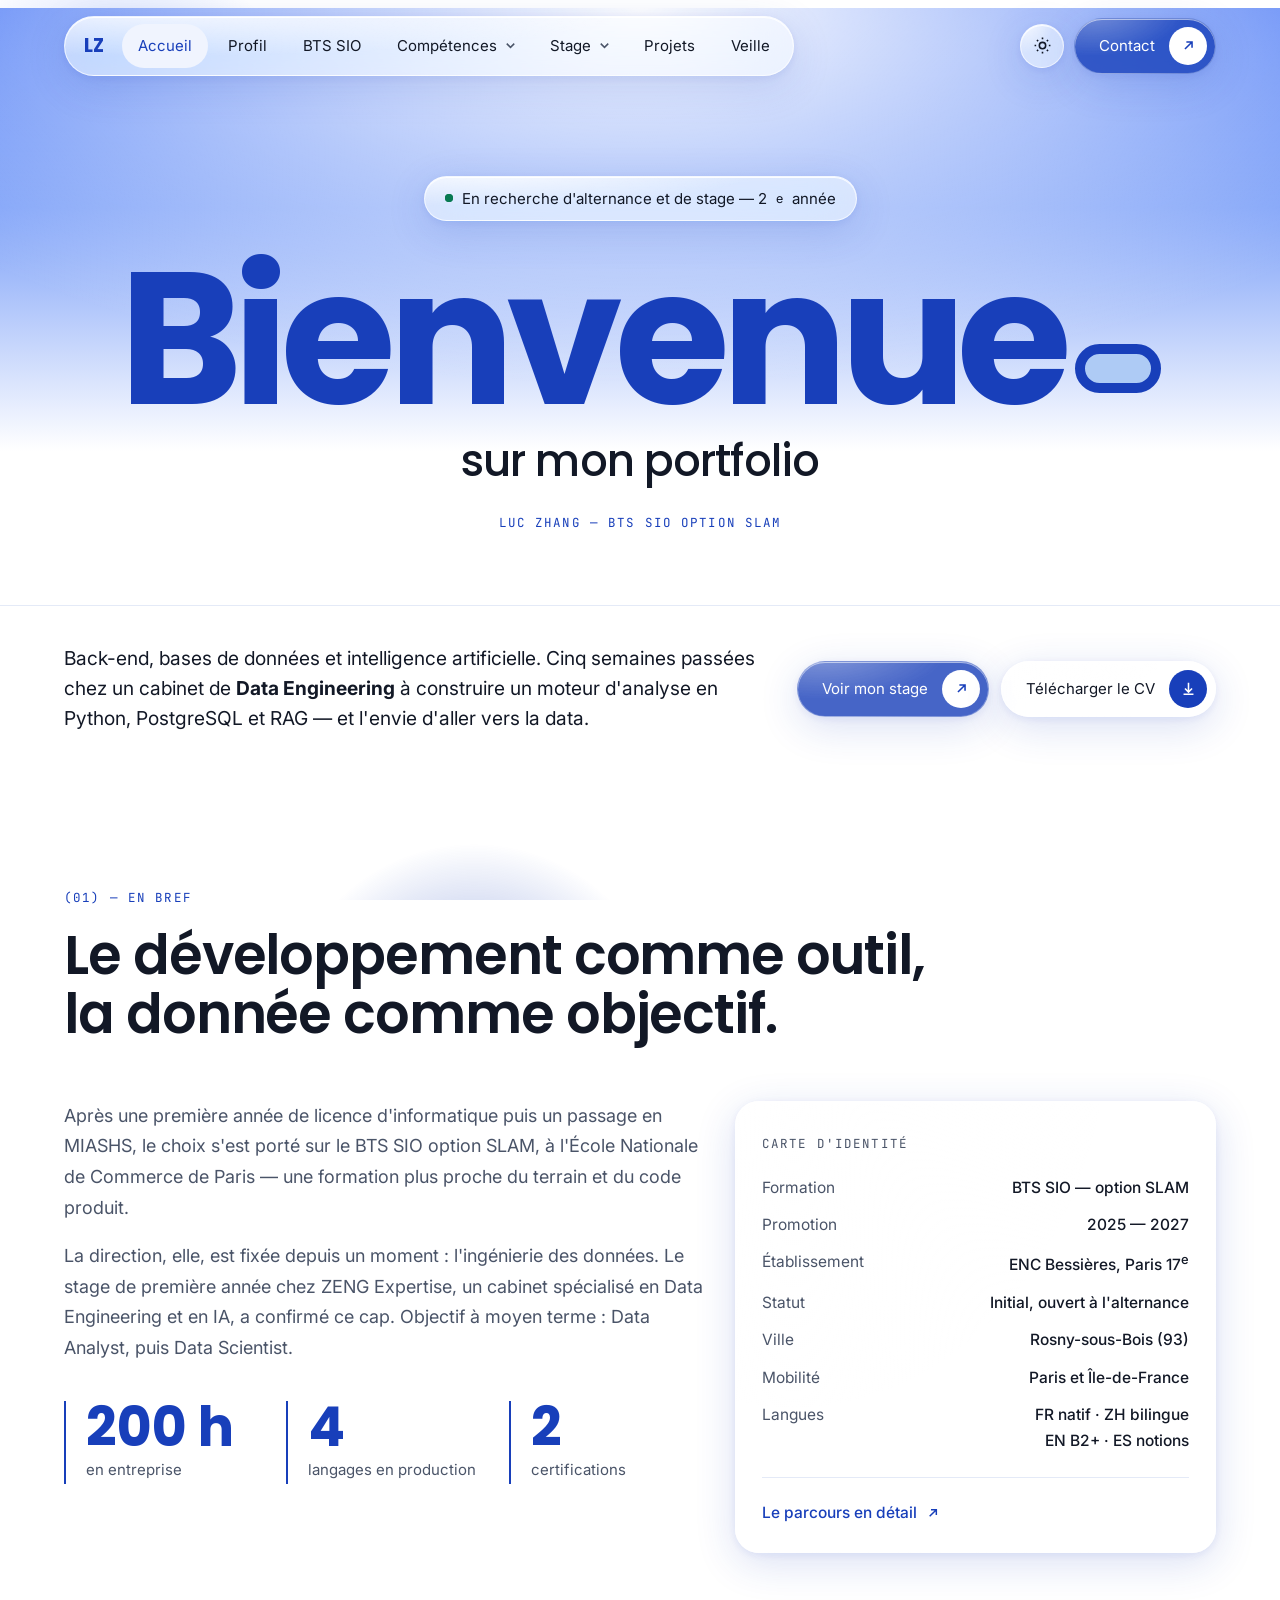
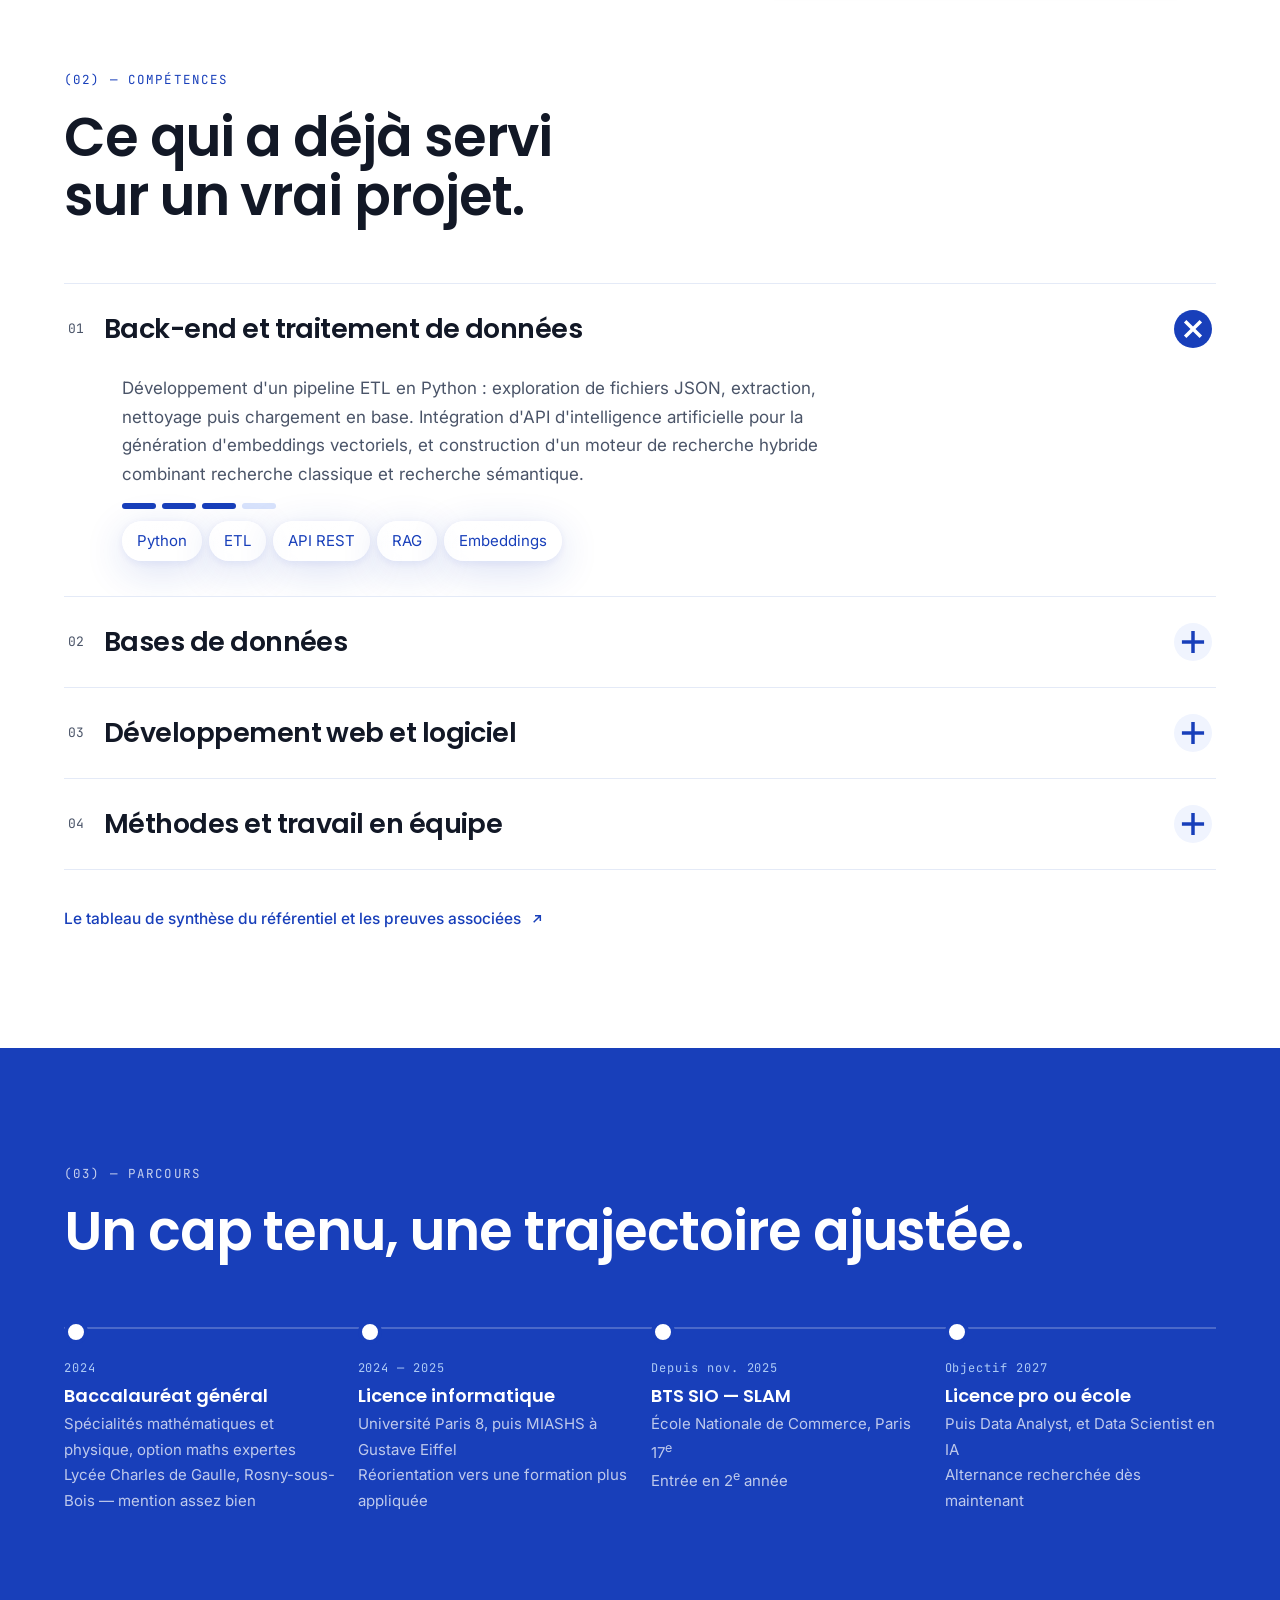
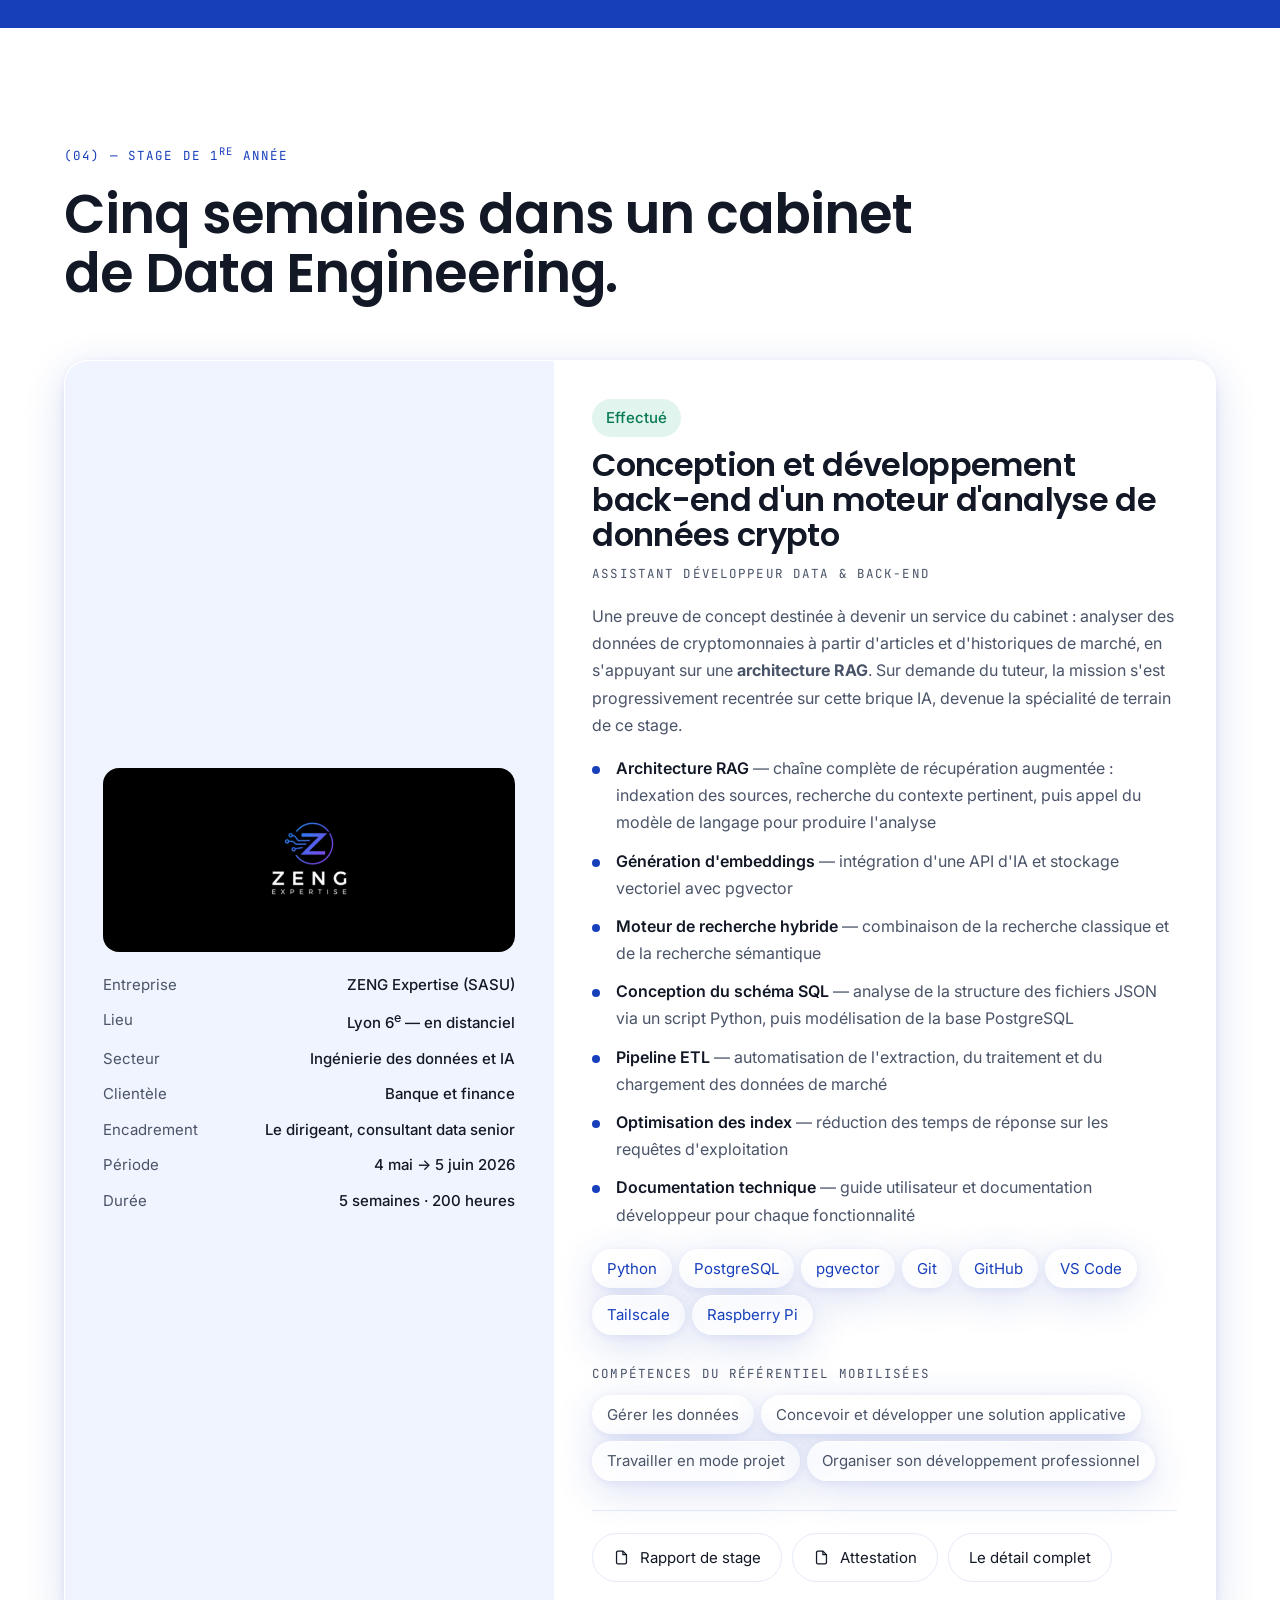
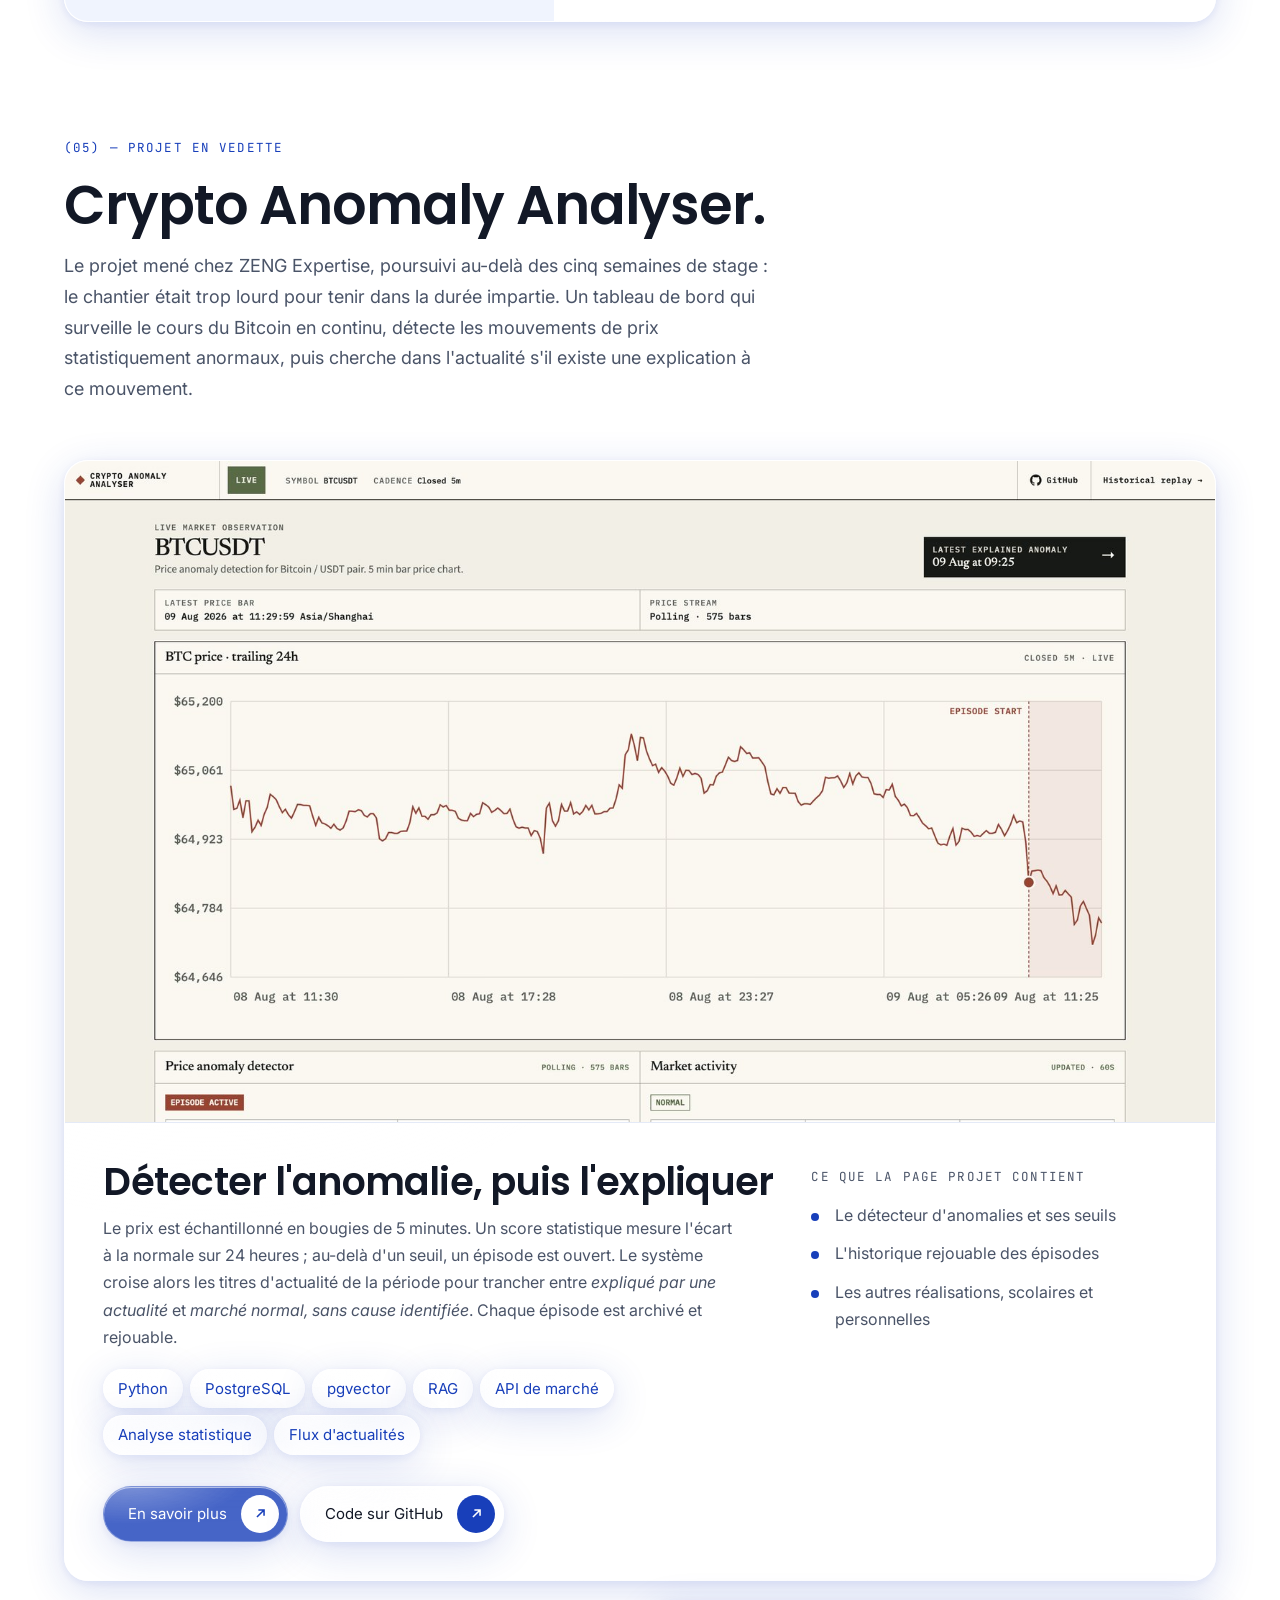
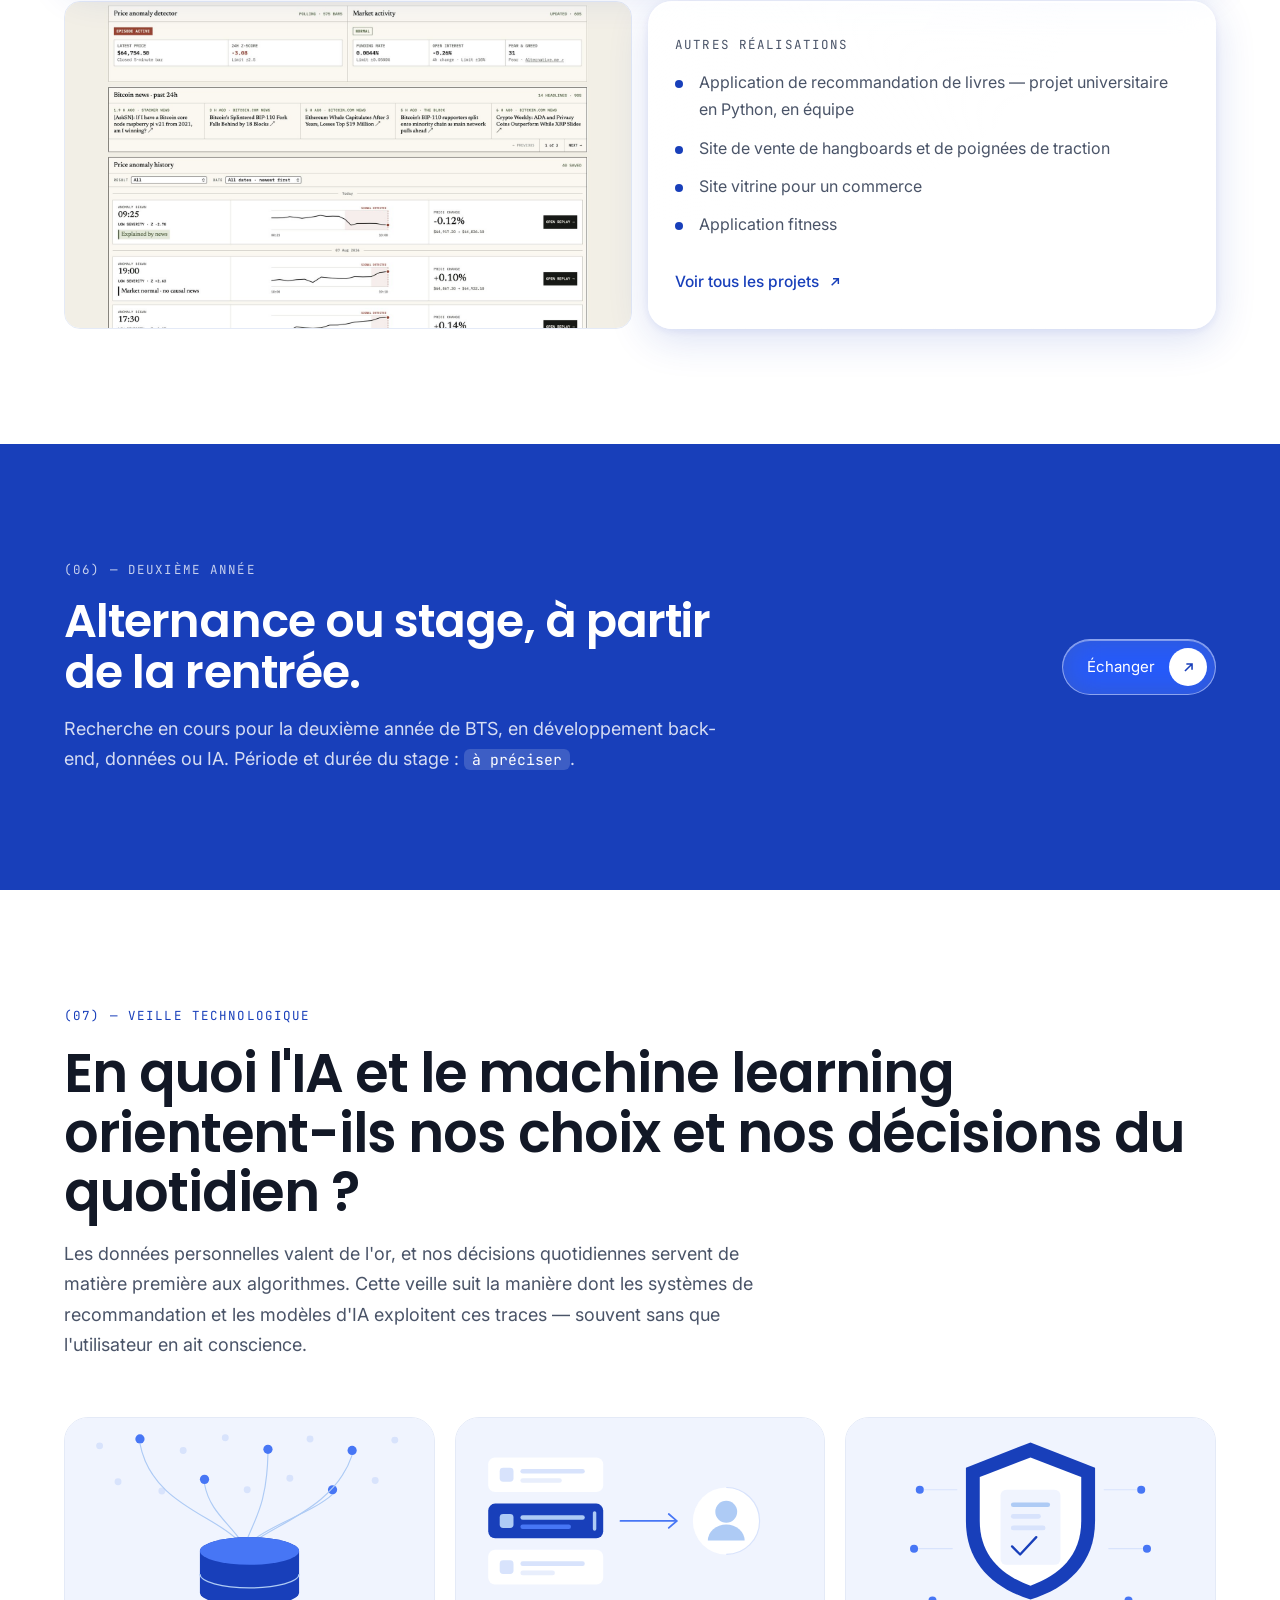
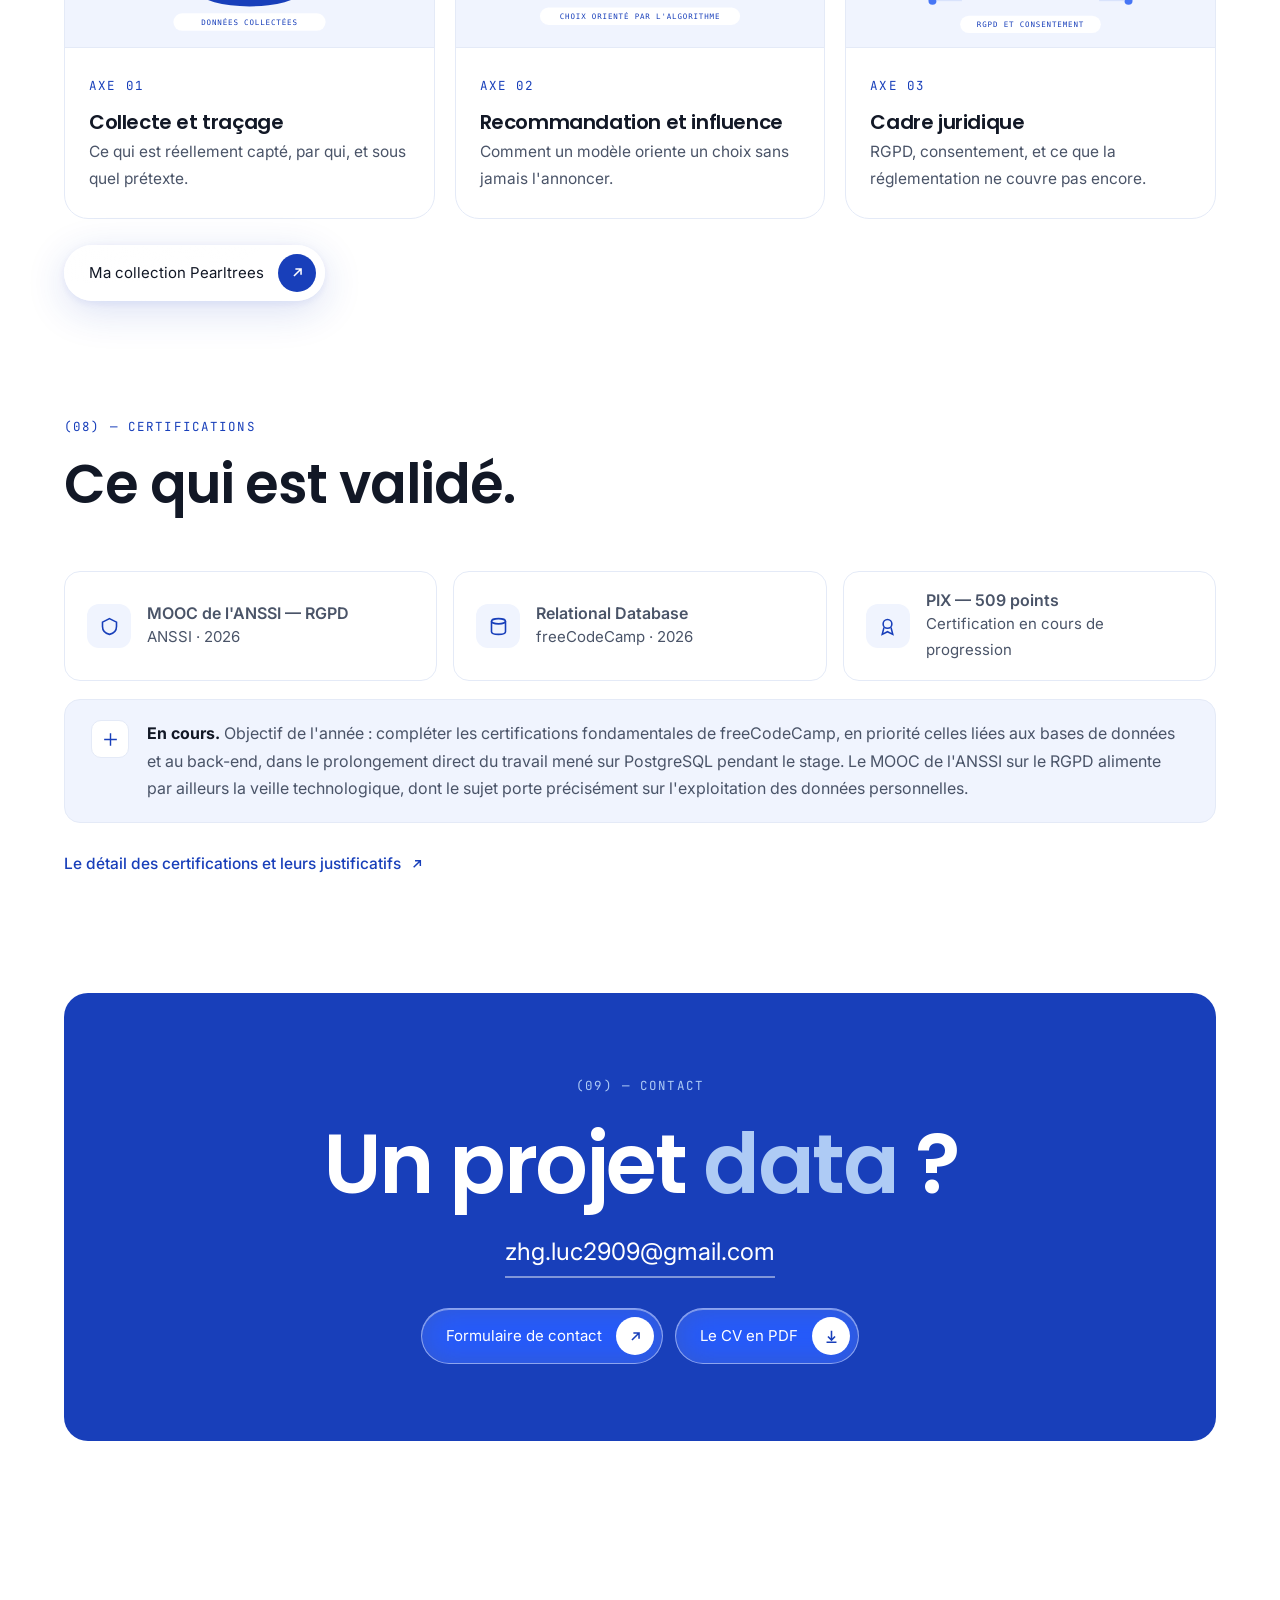
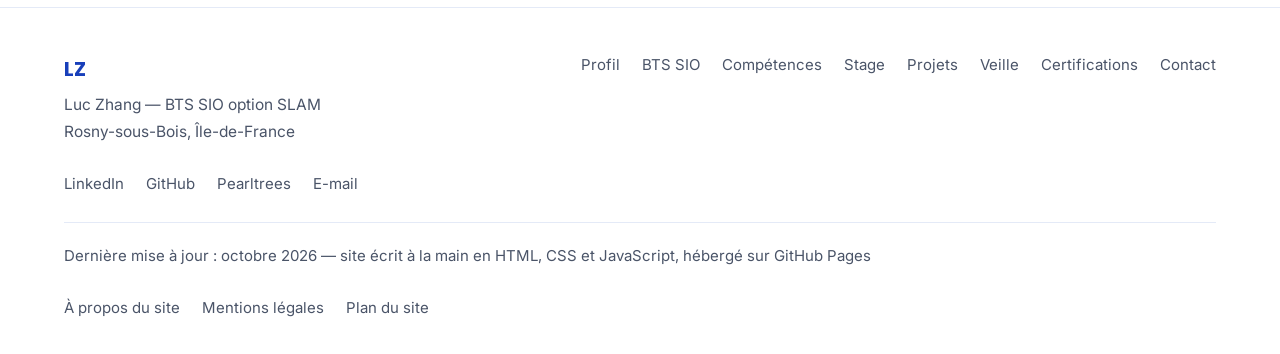
==== commit 089b49b1: "Adopte la nouvelle problématique de la veille « En quoi l'IA et le machine learning orientent-ils no" ====
--- a/index.html
+++ b/index.html
@@ -33,7 +33,7 @@
         </button>
         <div class="sub">
           <a href="competences.html">Référentiel<span>Les compétences et leurs preuves</span></a>
-          <a href="certifications.html">Certifications<span>ANSSI, freeCodeCamp, PIX</span></a>
+          <a href="certifications.html">Certifications</a>
         </div>
       </div>
       <div class="has-sub">
@@ -337,7 +337,7 @@
 <section class="sec wrap" id="veille">
   <div class="sec-head rv">
     <span class="mono eyebrow">(07) — Veille technologique</span>
-    <h2>Comment l'IA utilise nos données<br>pour choisir à notre place.</h2>
+    <h2>En quoi l'IA et le machine learning<br>orientent-ils nos choix et nos décisions du quotidien ?</h2>
     <p class="lead" style="margin-top:16px">Les données personnelles valent de l'or, et nos décisions quotidiennes servent de matière première aux algorithmes. Cette veille suit la manière dont les systèmes de recommandation et les modèles d'IA exploitent ces traces — souvent sans que l'utilisateur en ait conscience.</p>
   </div>
   <div class="grid-3">
